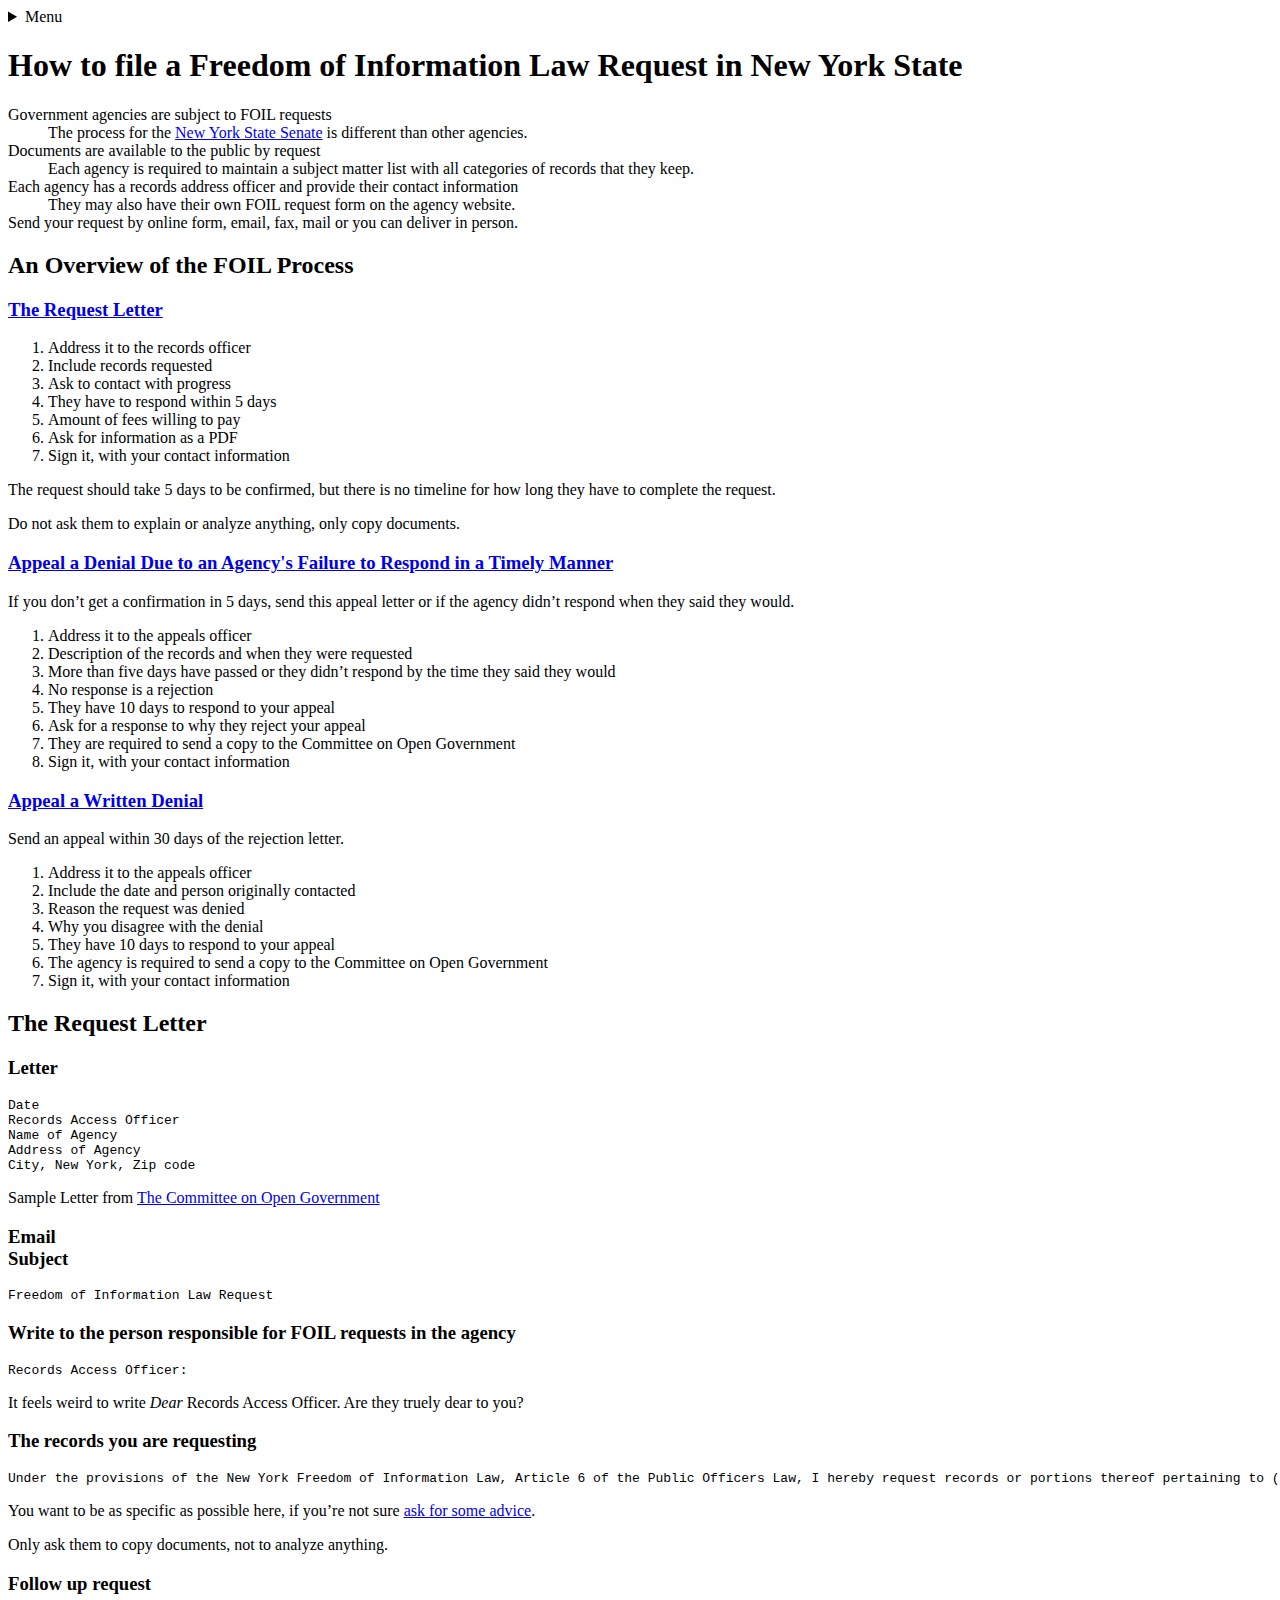
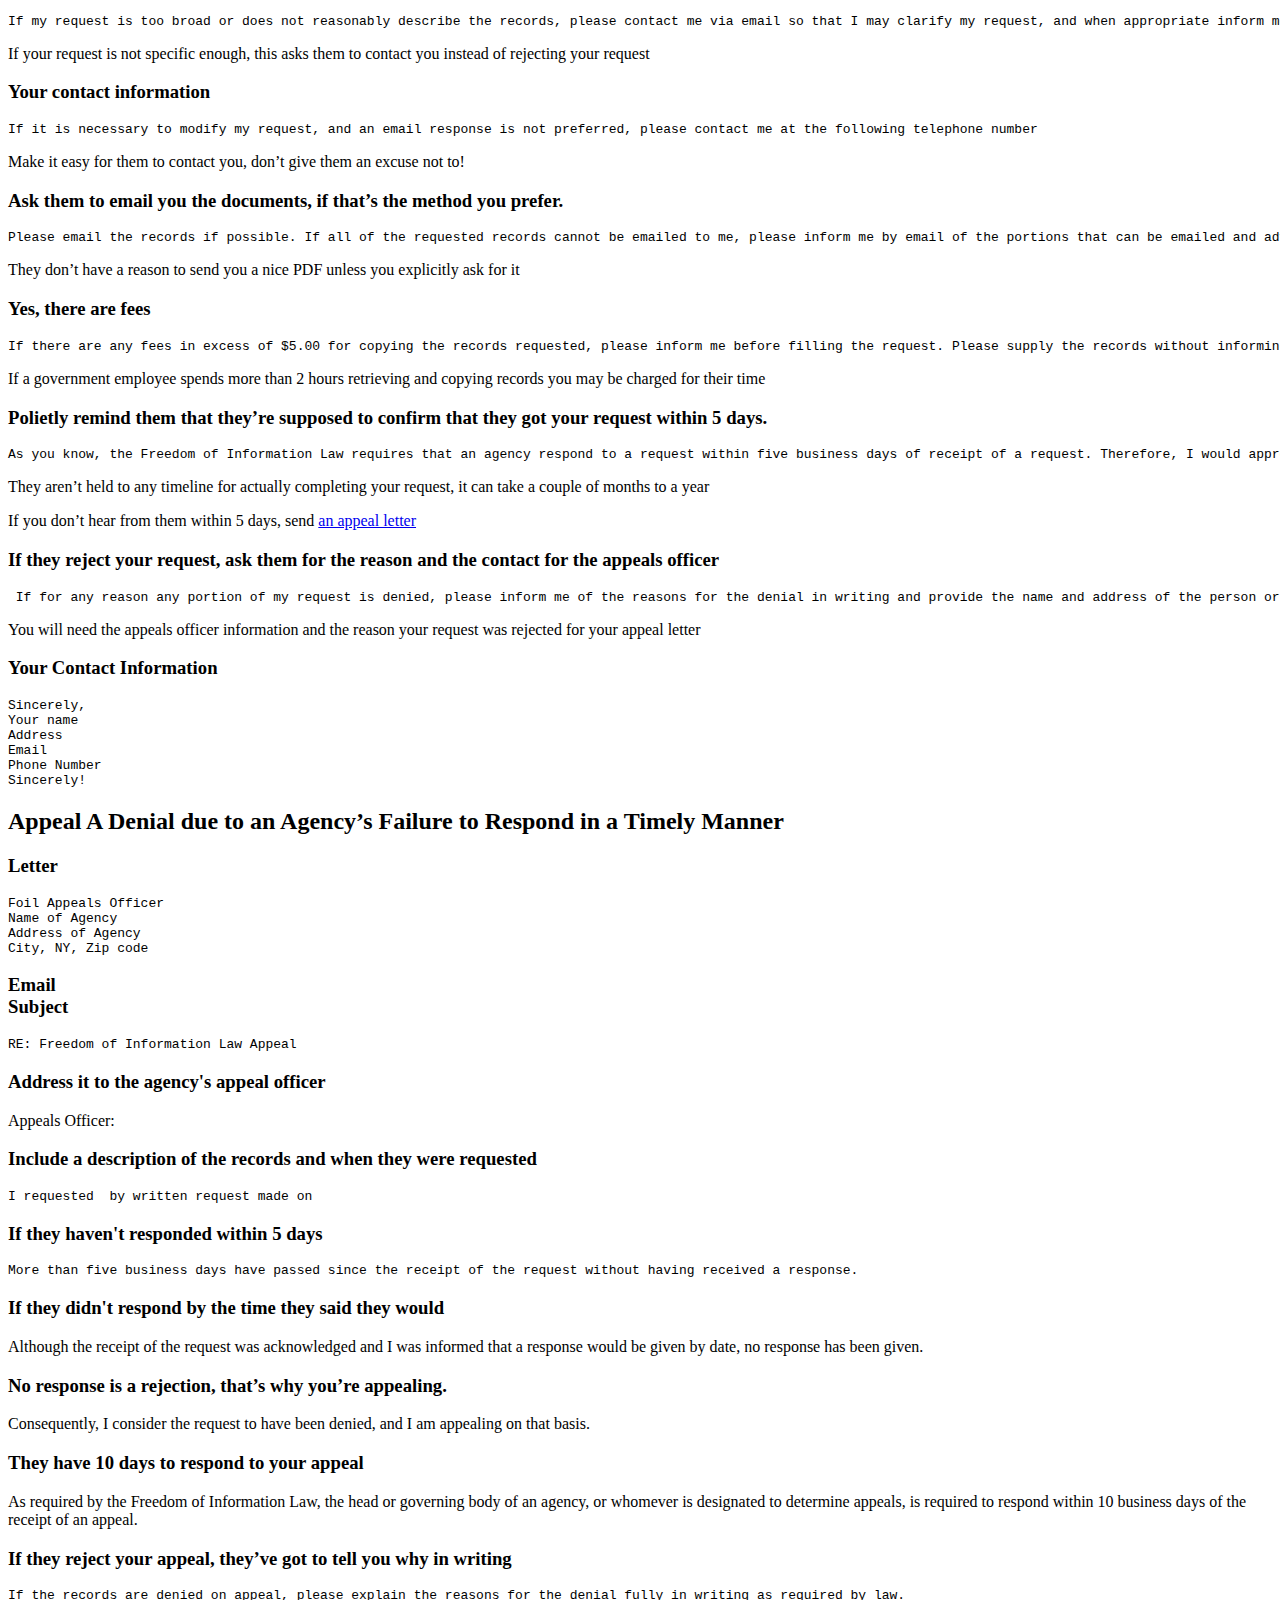
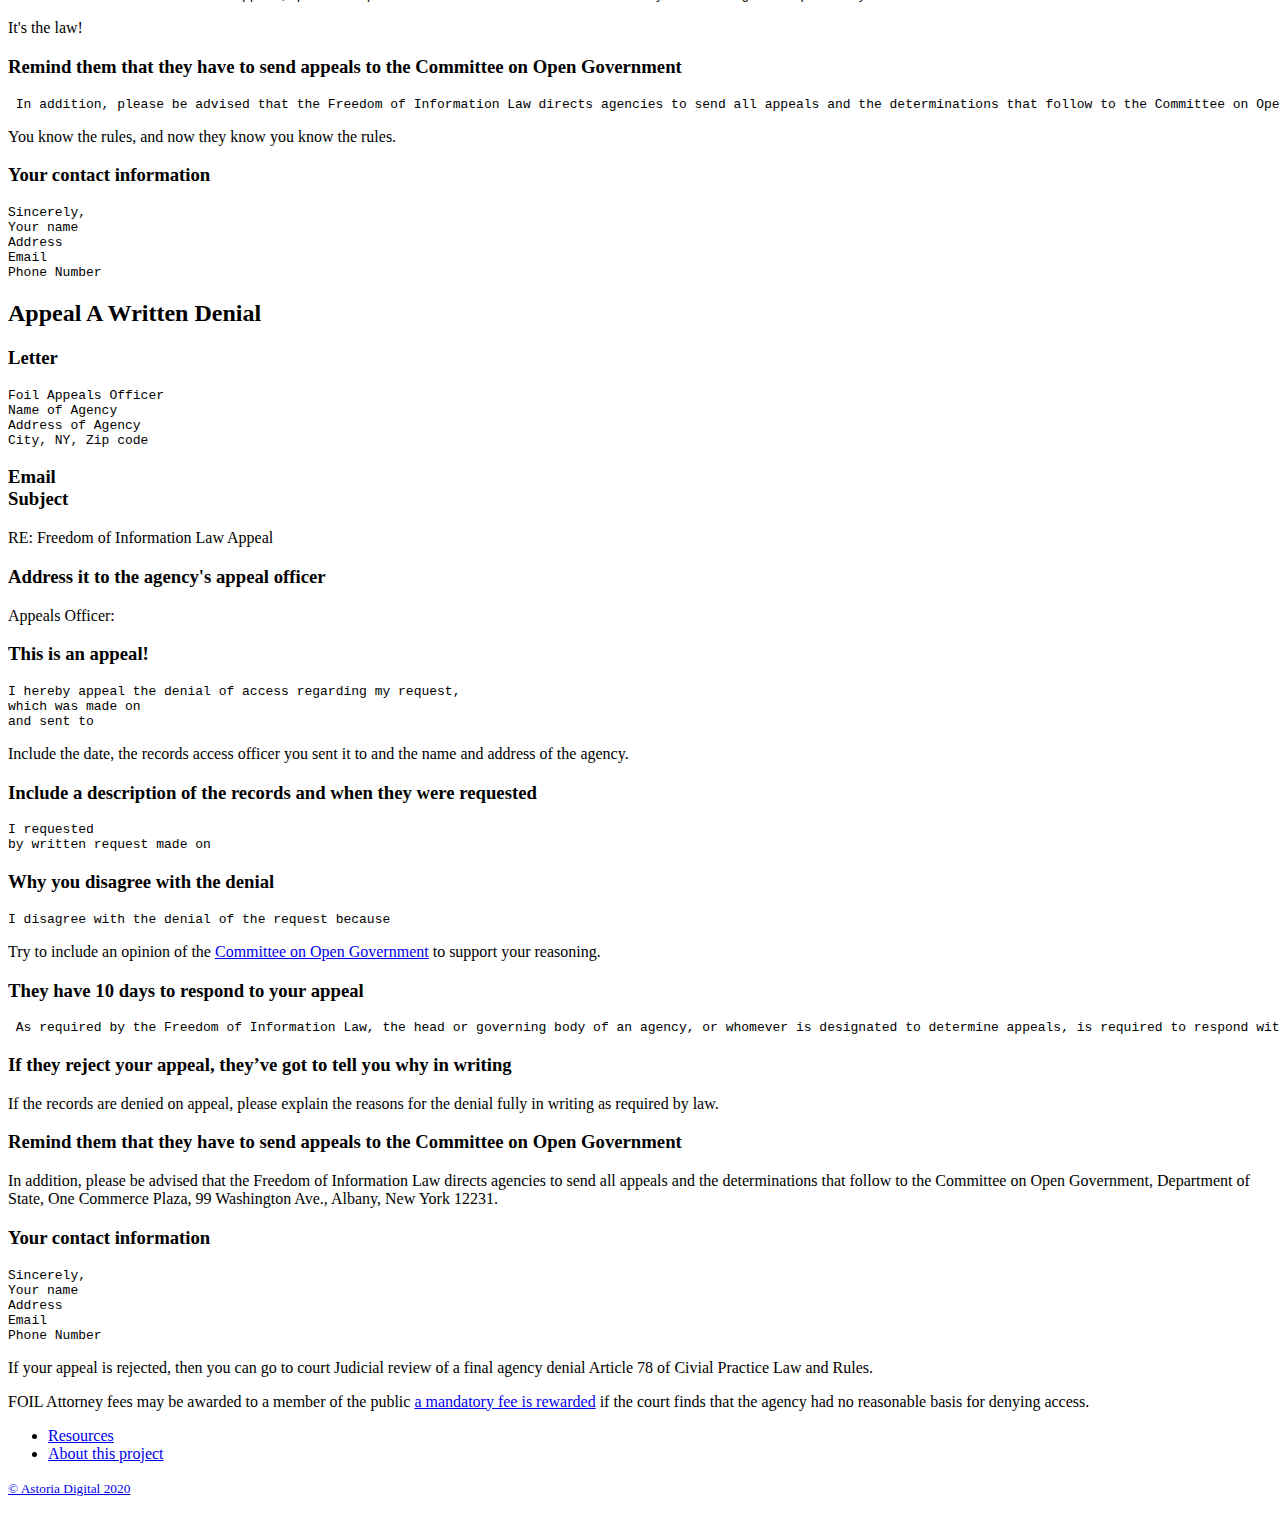
==== index.html @ e958f88f "Pass at markup" ====
<!DOCTYPE html>
<html lang="en">
    <head>
        <meta charset="utf-8">
        <meta http-equiv="X-UA-Compatible" content="IE=edge">
        <meta name="viewport" content="width=device-width, initial-scale=1">
        <title>FOIL Request How to file a Freedom of Information Law Request in New York State</title>
        <link rel="stylesheet" href="/style.css">
        <!-- <script src="/script.js" defer></script> -->
    </head>
    <body>

        <nav>
            <details>
                <summary>Menu</summary>
                <ul>
                    <li><a href="/">How to file a Freedom of Information Law Request in New York State</a></li>
                    <li><a href="#request-overview">The FOIL Request Letter</a></li>
                    <li><a href="#timely">Appeal A Denial due to an Agency’s Failure to Respond in a Timely Manner</a></li>
                    <li><a href="#denial">Appeal a Written Denial</a></li>
                    <li><a href="/resources.html">Resources</a></li>
                    <li><a href="/resources.html#about">About this project</a></li>
                </ul>
            </details>
        </nav>

        <h1>How to file a Freedom of Information Law Request in New York State</h1>

        <dl id="introduction">
            <dt>Government agencies are subject to FOIL requests</dt>
            <dd>The process for the <a href="https://www.nysenate.gov/freedom-information-request-form" target="_blank" title="New York State Senate FOIL Request"> New York State Senate</a> is different than other agencies.</dd>
            <dt>Documents are available to the public by request</dt>
            <dd>Each agency is required to maintain a subject matter list with all categories of records that they keep.</dd>
            <dt>Each agency has a records address officer and provide their contact information</dt>
            <dd>They may also have their own FOIL request form on the agency website.</dd>
            <dt>Send your request by online form, email, fax, mail or you can deliver in person.</dt>
            <dd></dd>
        </dl>

        <section>
            <h2 id="foil-overview">An Overview of the FOIL Process</h2>
            <h3 id="foil-overview__request-letter"><a href="#request-letter">The Request Letter</a></h3>
            <ol>
                <li>Address it to the records officer</li>
                <li>Include records requested</li>
                <li>Ask to contact with progress</li>
                <li>They have to respond within 5 days </li>
                <li>Amount of fees willing to pay</li>
                <li>Ask for information as a PDF</li>
                <li>Sign it, with your contact information</li>
            </ol>
            <p>The request should take 5 days to be confirmed, but there is no timeline for how long they have to complete the request.</p>
            <p>Do not ask them to explain or analyze anything, only copy documents.</p>
            <h3 id="foil-overview__timely-appeal"><a href="#timely">Appeal a Denial Due to an Agency's Failure to Respond in a Timely Manner</a></h3>
            <p>If you don’t get a confirmation in 5 days, send this appeal letter or if the agency didn’t respond when they said they would.</p>
            <ol>
                <li>Address it to the appeals officer</li>
                <li>Description of the records and when they were requested</li>
                <li>More than five days have passed or they didn’t respond by the time they said they would</li>
                <li>No response is a rejection</li>
                <li>They have 10 days to respond to your appeal</li>
                <li>Ask for a response to why they reject your appeal</li>
                <li>They are required to send a copy to the Committee on Open Government</li>
                <li>Sign it, with your contact information</li>
            </ol>
            <h3 id="foil-overview__appeal-denial"><a href="#denial">Appeal a Written Denial</a></h3>
            <p>Send an appeal within 30 days of the rejection letter.</p>
            <ol>
                <li>Address it to the appeals officer</li>
                <li>Include the date and person originally contacted</li>
                <li>Reason the request was denied</li>
                <li>Why you disagree with the denial</li>
                <li>They have 10 days to respond to your appeal</li>
                <li>The agency is required to send a copy to the Committee on Open Government</li>
                <li>Sign it, with your contact information</li>
            </ol>
        </section>

        <section>
            <h2 id="request-letter">The Request Letter</h2>

            <div class="letter-segment">
                <h3 id="request-letter__letter" class="letter-segment__heading">Letter</h3>
                <pre class="letter-segment__body">
Date
Records Access Officer
Name of Agency
Address of Agency
City, New York, Zip code</pre>
                <p class="letter-segment__annotation">Sample Letter from <a href="https://www.dos.ny.gov/coog/index.html" target="_blank">The Committee on Open Government</a></p>
            </div>

            <div class="letter-segment">
                <h3 class="letter-segment__heading">Email<br>Subject</h3>
                <pre class="letter-segment__body">Freedom of Information Law Request</pre>
            </div>

            <div class="letter-segment">
                <h3 class="letter-segment__heading">Write to the person responsible for FOIL requests in the agency</h3>
                <pre class="letter-segment__body">Records Access Officer:</pre>
                <p class="letter-segment__annotation">It feels weird to write <em>Dear</em> Records Access Officer. Are they truely dear to you?</p>
            </div>

            <div class="letter-segment">
                <h3 class="letter-segment__heading">The records you are requesting</h3>
                <pre class="letter-segment__body">Under the provisions of the New York Freedom of Information Law, Article 6 of the Public Officers Law, I hereby request records or portions thereof pertaining to (or containing the following) <span class="letter-segment__blank-space"></span></pre>
                <div class="letter-segment__annotation">
                    <p>You want to be as specific as possible here, if you’re not sure <a href="resources.html">ask for some advice</a>.</p>
                    <p>Only ask them to copy documents, not to analyze anything.</p>
                </div>
            </div>

            <div class="letter-segment">
                <h3 class="letter-segment__heading">Follow up request</h3>
                <pre class="letter-segment__body">If my request is too broad or does not reasonably describe the records, please contact me via email so that I may clarify my request, and when appropriate inform me of the manner in which records are filed, retrieved or generated.</pre>
                <p class="letter-segment__annotation">If your request is not specific enough, this asks them to contact you instead of rejecting your request</p>
            </div>

            <div class="letter-segment">
                <h3 class="letter-segment__heading">Your contact information</h3>
                <pre class="letter-segment__body">If it is necessary to modify my request, and an email response is not preferred, please contact me at the following telephone number <span class="letter-segment__blank-space"></span></pre>
                <p class="letter-segment__annotation">Make it easy for them to contact you, don’t give them an excuse not to!</p>
            </div>

            <div class="letter-segment">
                <h3 class="letter-segment__heading">Ask them to email you the documents, if that’s the method you prefer.</h3>
                <pre class="letter-segment__body">Please email the records if possible. If all of the requested records cannot be emailed to me, please inform me by email of the portions that can be emailed and advise me of the cost for reproducing the remainder of the records requested. If the requested records cannot be emailed to me due to the volume of records identified in response to my request, please advise me of the actual cost of copying all records onto a CD .</pre>
                <p class="letter-segment__annotation">They don’t have a reason to send you a nice PDF unless you explicitly ask for it</p>
            </div>

            <div class="letter-segment">
                <h3 class="letter-segment__heading">Yes, there are fees</h3>
                <pre class="letter-segment__body">If there are any fees in excess of $5.00 for copying the records requested, please inform me before filling the request. Please supply the records without informing me if the fees are not in excess of $5.00.</pre>
                <p class="letter-segment__annotation">If a government employee spends more than 2 hours retrieving and copying records you may be charged for their time</p>
            </div>

            <div class="letter-segment">
                <h3 class="letter-segment__heading">Polietly remind them that they’re supposed to confirm that they got your request within 5 days. </h3>  
                <pre class="letter-segment__body">As you know, the Freedom of Information Law requires that an agency respond to a request within five business days of receipt of a request. Therefore, I would appreciate a response as soon as possible and look forward to hearing from you shortly.</pre>
                <div class="letter-segment__annotation">
                    <p>They aren’t held to any timeline for actually completing your request, it can take a couple of months to a year</p>
                    <p>If you don’t hear from them within 5 days, send <a href="#timely">an appeal letter</a></p>
                </div>
            </div>

            <div class="letter-segment">
                <h3 class="letter-segment__heading">If they reject your request, ask them for the reason and the contact for the appeals officer</h3>
                <pre class="letter-segment__body"> If for any reason any portion of my request is denied, please inform me of the reasons for the denial in writing and provide the name and address of the person or body to whom an appeal should be directed.</pre>
                <p class="letter-segment__annotation">You will need the appeals officer information and the reason your request was rejected for your appeal letter</p>
            </div>

            <div class="letter-segment">
                <h3 class="letter-segment__heading">Your Contact Information</h3>
                <pre>
Sincerely,
Your name
Address
Email
Phone Number
Sincerely!</pre>
            </div>

        </section>

        <section>

            <h2 id="timely">Appeal A Denial due to an Agency’s Failure to Respond in a Timely Manner</h2>

            <div class="letter-segment">
                <h3 class="letter-segment__heading">Letter</h3>
                <pre class="letter-segment__body">
Foil Appeals Officer
Name of Agency
Address of Agency
City, NY, Zip code</pre>
            </div>

            <div class="letter-segment">
                <h3 class="letter-segment__heading">Email<br>Subject</h3>
                <pre class="letter-segment__body">RE: Freedom of Information Law Appeal</pre>
            </div>

            <div class="letter-segment">
                <h3 class="letter-segment__heading">Address it to the agency's appeal officer</h3>
                <p class="letter-segment__body">Appeals Officer:</p>
            </div>

            <div class="letter-segment">
                <h3 class="letter-segment__heading">Include a description of the records and when they were requested</h3>
                <pre class="letter-segment__body">I requested <span class="letter-segment__blank-space"></span> by written request made on <span class="letter-segment__blank-space"></span></pre>
            </div>

            <div class="letter-segment">
                <h3 class="letter-segment__heading">If they haven't responded within 5 days</h3>
                <pre class="letter-segment__body">More than five business days have passed since the receipt of the request without having received a response. </pre>
            </div>

            <div class="letter-segment">
                <h3 class="letter-segment__heading">If they didn't respond by the time they said they would</h3>
                <p class="letter-segment__body">Although the receipt of the request was acknowledged and I was informed that a response would be given by date, no response has been given.</p>
            </div>

            <div class="letter-segment">
                <h3 class="letter-segment__heading">No response is a rejection, that’s why you’re appealing.</h3>
                <p class="letter-segment__body">Consequently, I consider the request to have been denied, and I am appealing on that basis.</p>
            </div>

            <div class="letter-segment">
                <h3 class="letter-segment__heading">They have 10 days to respond to your appeal</h3>
                <p class="letter-segment__body"> As required by the Freedom of Information Law, the head or governing body of an agency, or whomever is designated to determine appeals, is required to respond within 10 business days of the receipt of an appeal. </p>
            </div>

            <div class="letter-segment">
                <h3 class="letter-segment__heading">If they reject your appeal, they’ve got to tell you why in writing</h3>
                <pre class="letter-segment__body">If the records are denied on appeal, please explain the reasons for the denial fully in writing as required by law.</pre>
                <p class="letter-segment__annotation">It's the law!</p>
            </div>

            <div class="letter-segment">
                <h3 class="letter-segment__heading">Remind them that they have to send appeals to the Committee on Open Government</h3>
                <pre class="letter-segment__body"> In addition, please be advised that the Freedom of Information Law directs agencies to send all appeals and the determinations that follow to the Committee on Open Government, Department of State, One Commerce Plaza, 99 Washington Ave., Albany, New York 12231.</pre>
                <p class="letter-segment__annotation">You know the rules, and now they know you know the rules. </p>
            </div>

            <div class="letter-segment">
                <h3 class="letter-segment__heading">Your contact information</h3>
<pre>Sincerely,
Your name
Address
Email
Phone Number</pre>
            </div>

        </section>

        <section>

            <h2 id="denial">Appeal A Written Denial</h2>

            <div class="letter-segment">
                <h3 class="letter-segment__heading">Letter</h3>
<pre class="letter-segment__body">
Foil Appeals Officer
Name of Agency
Address of Agency
City, NY, Zip code</pre>
            </div>

            <div class="letter-segment">
                <h3 class="letter-segment__heading">Email<br>Subject</h3>
                <p class="letter-segment__body">RE: Freedom of Information Law Appeal</p>
            </div>

            <div class="letter-segment">
                <h3 class="letter-segment__heading">Address it to the agency's appeal officer</h3>
                <p class="letter-segment__body">Appeals Officer:</p>
            </div>

            <div class="letter-segment">
                <h3 class="letter-segment__heading">This is an appeal!</h3>
                <pre class="letter-segment__body">
I hereby appeal the denial of access regarding my request,
which was made on <span class="letter-segment__blank-space"></span>
and sent to <span class="letter-segment__blank-space"></span>
</pre>
                <p class="letter-segment__annotation">Include the date, the records access officer you sent it to and the name and address of the agency.</p>
            </div>

            <div class="letter-segment">
                <h3 class="letter-segment__heading">Include a description of the records and when they were requested</h3>
                <pre class="letter-segment__body">
I requested <span class="letter-segment__blank-space"></span>
by written request made on <span class="letter-segment__blank-space"></span></pre>
            </div>

            <div class="letter-segment">
                <h3 class="letter-segment__heading">Why you disagree with the denial</h3>
                <pre class="letter-segment__body">
I disagree with the denial of the request because <span class="letter-segment__blank-space"></span></pre>
                <p class="letter-segment__annotation">Try to include an opinion of the <a href="https://www.dos.ny.gov/coog/foil_listing/findex.html">Committee on Open Government</a> to support your reasoning.</p>
            </div>

            <div class="letter-segment">
                <h3 class="letter-segment__heading">They have 10 days to respond to your appeal</h3>
                <pre class="letter-segment__body"> As required by the Freedom of Information Law, the head or governing body of an agency, or whomever is designated to determine appeals, is required to respond within 10 business days of the receipt of an appeal.</pre>
            </div>

            <div class="letter-segment">
                <h3 class="letter-segment__heading">If they reject your appeal, they’ve got to tell you why in writing</h3>
                <p class="letter-segment__body">If the records are denied on appeal, please explain the reasons for the denial fully in writing as required by law.</p>
            </div>

            <div class="letter-segment">
                <h3 class="letter-segment__heading">Remind them that they have to send appeals to the Committee on Open Government</h3>
                <p class="letter-segment__body">In addition, please be advised that the Freedom of Information Law directs agencies to send all appeals and the determinations that follow to the Committee on Open Government, Department of State, One Commerce Plaza, 99 Washington Ave., Albany, New York 12231.</p>
            </div>

            <div class="letter-segment">
                <h3 class="letter-segment__heading">Your contact information</h3>
<pre class="letter-segment__body">
Sincerely,
Your name
Address
Email
Phone Number</pre>
            </div>

            <p>If your appeal is rejected, then you can go to court Judicial review of a final agency denial Article 78 of Civial Practice Law and Rules.</p>

            <p>FOIL Attorney fees may be awarded to a member of the public <a href="https://www.dos.ny.gov/coog/news/december2017.html">a mandatory fee is rewarded</a> if the court finds that the agency had no reasonable basis for denying access.</p>

        </section>

        <footer>
            <ul>
                <li><a href="resources.html">Resources</a></li>
                <li><a href="resources.html#about">About this project</a></li>
            </ul>
            <p><small><a href="https://astoria.digital/">© Astoria Digital 2020</a></small></p>
        </footer>

    </body>
</html>
---- style.css ----
body {

}
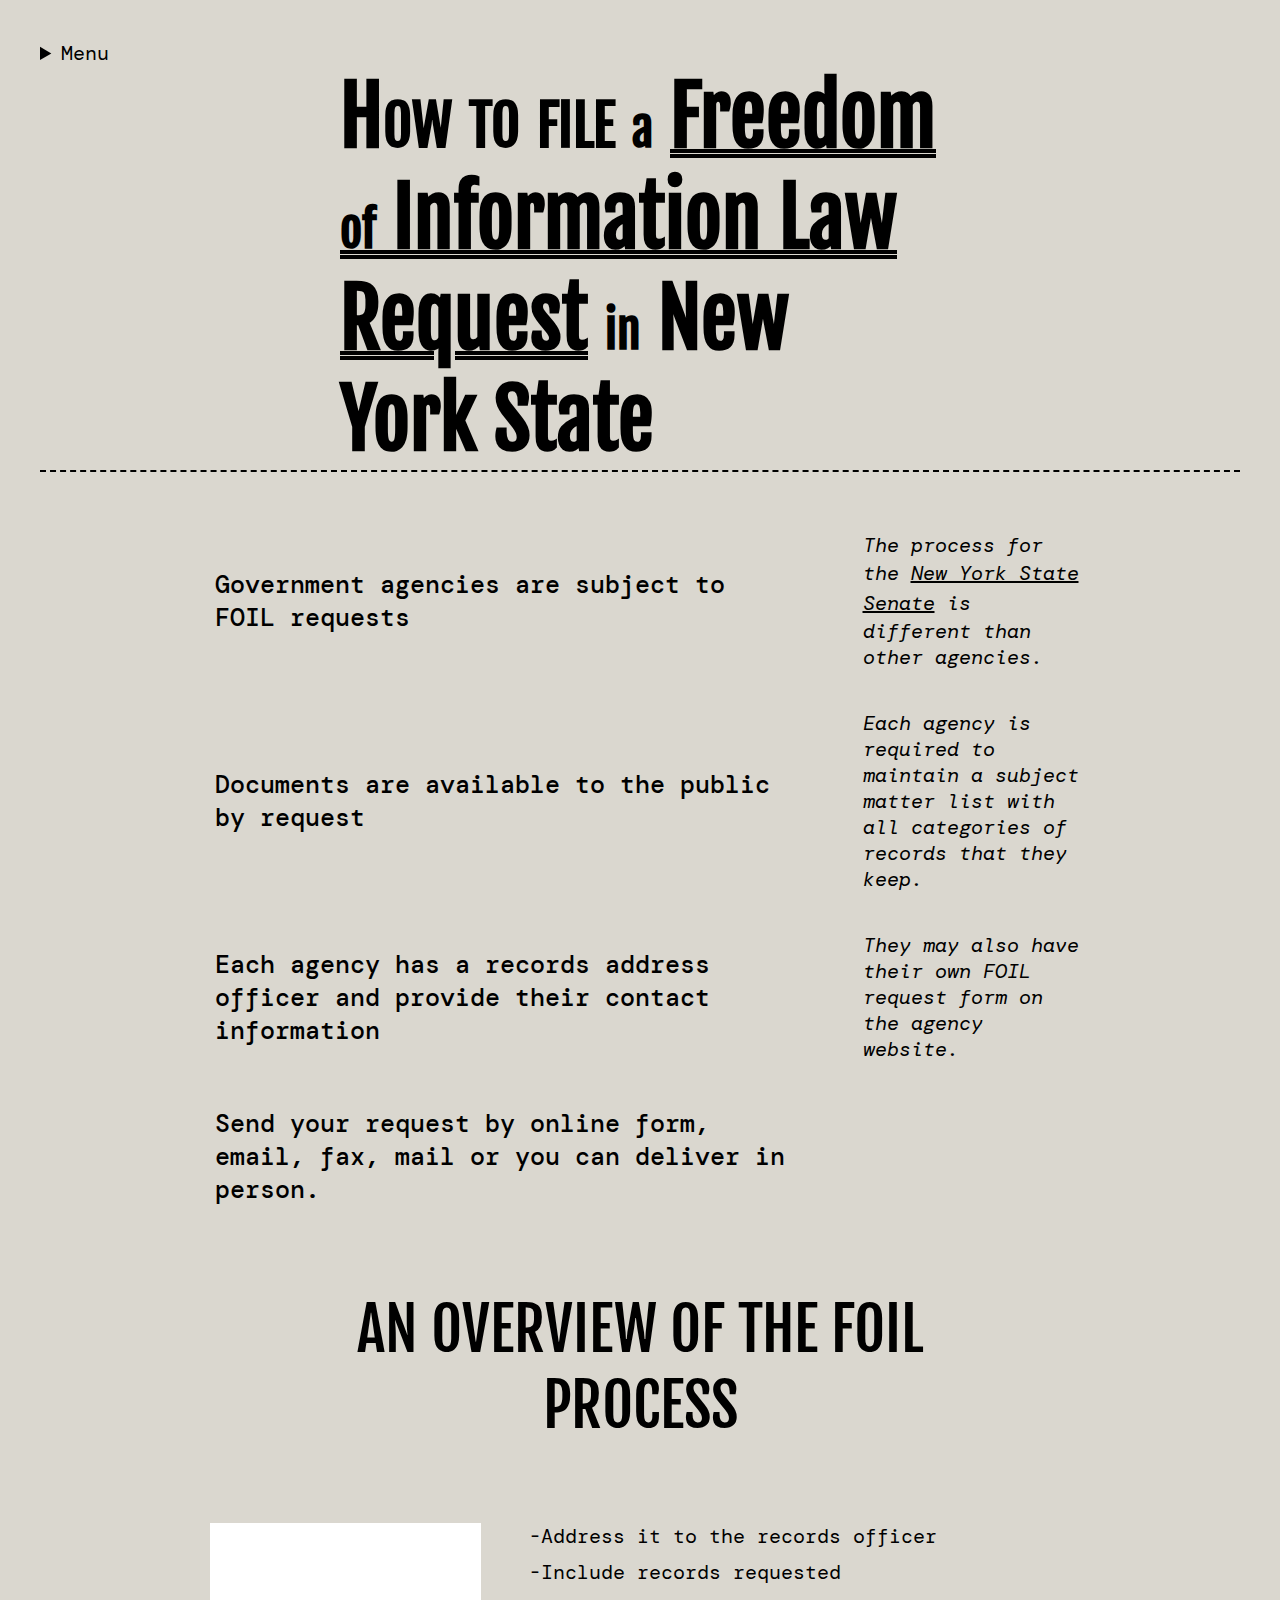
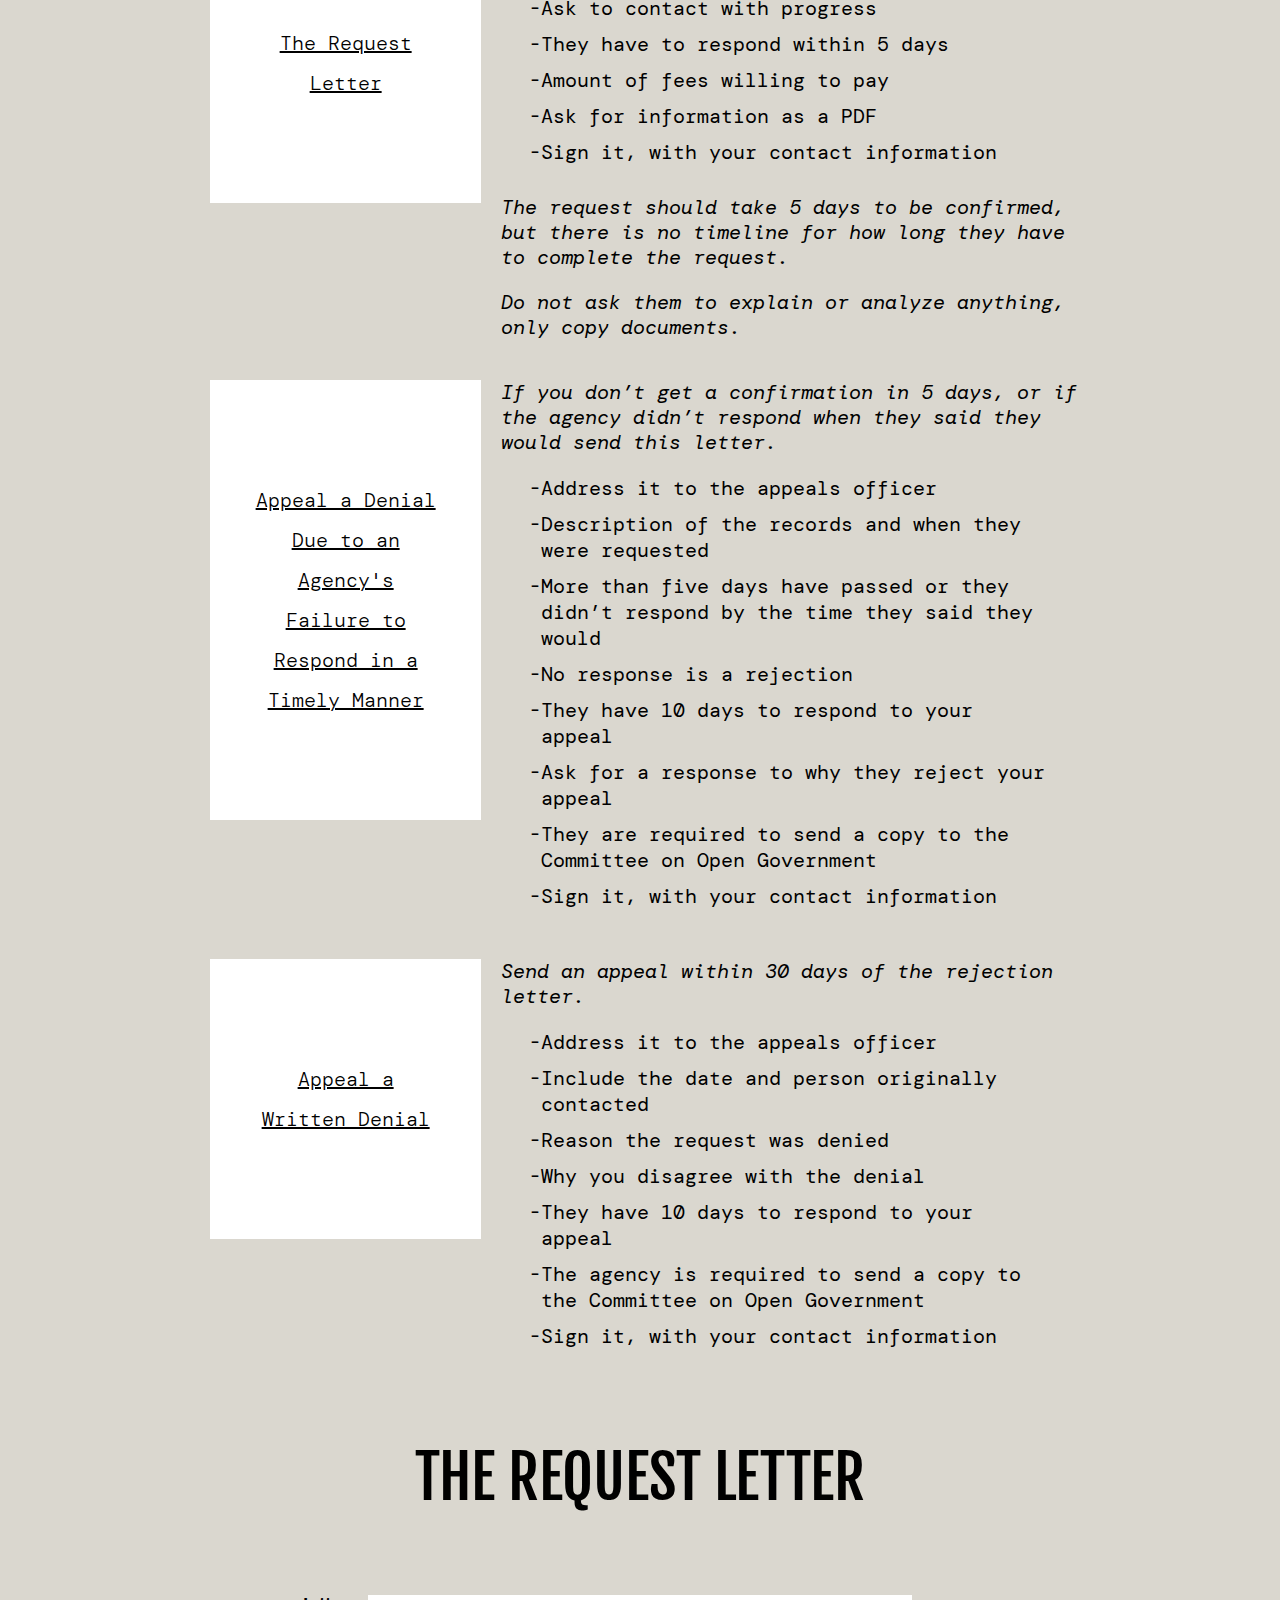
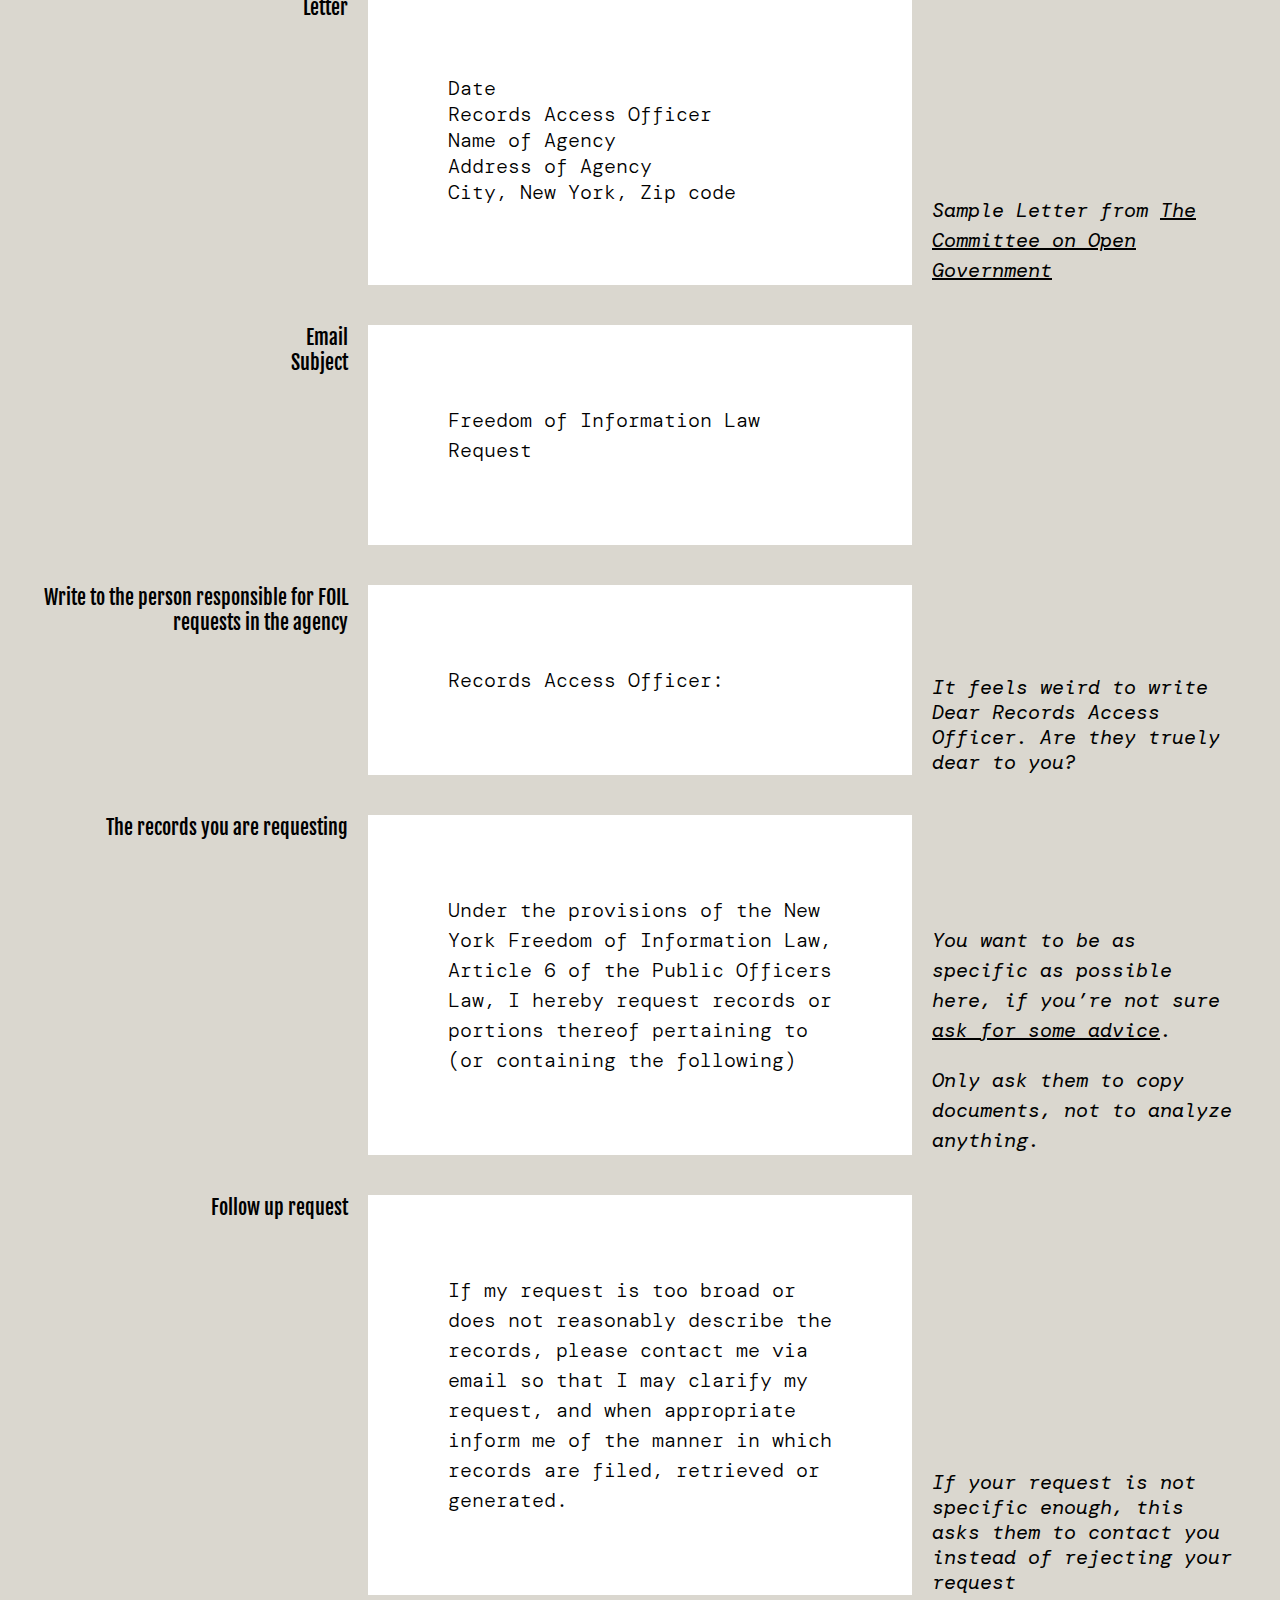
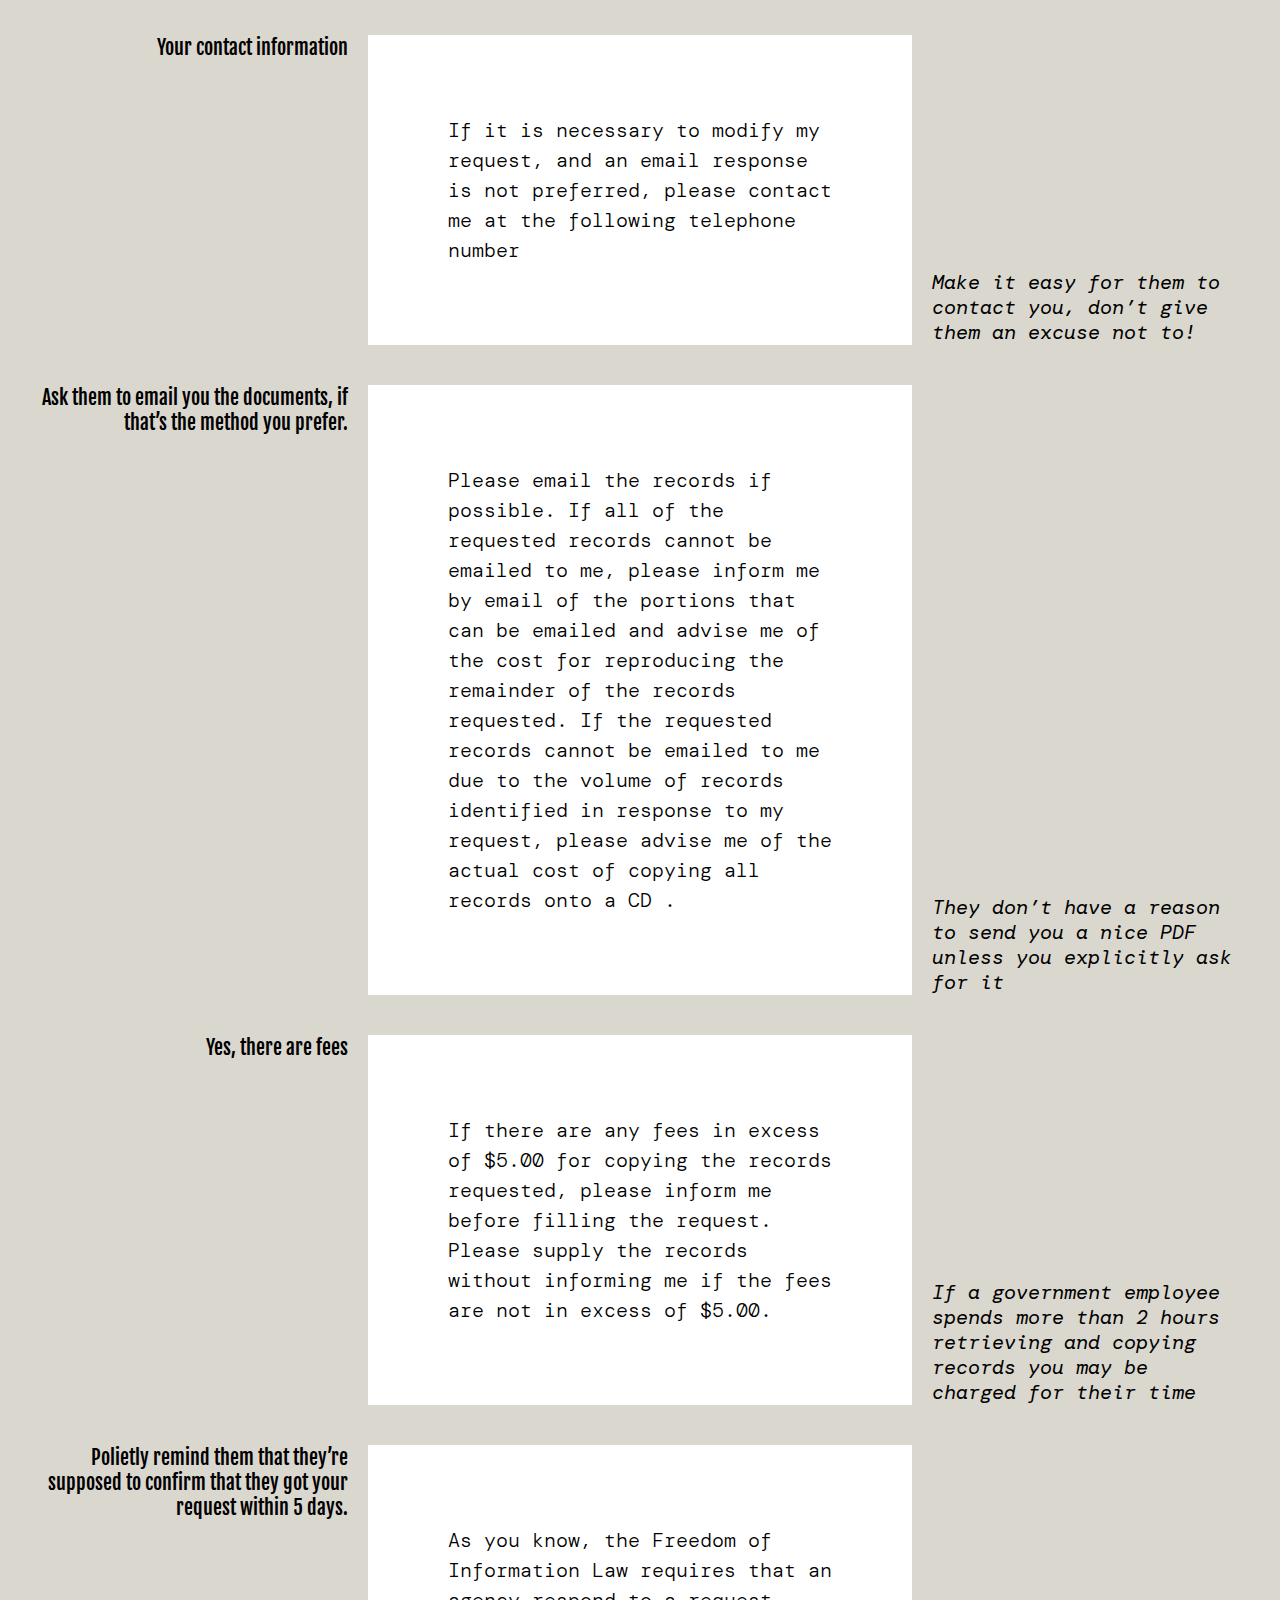
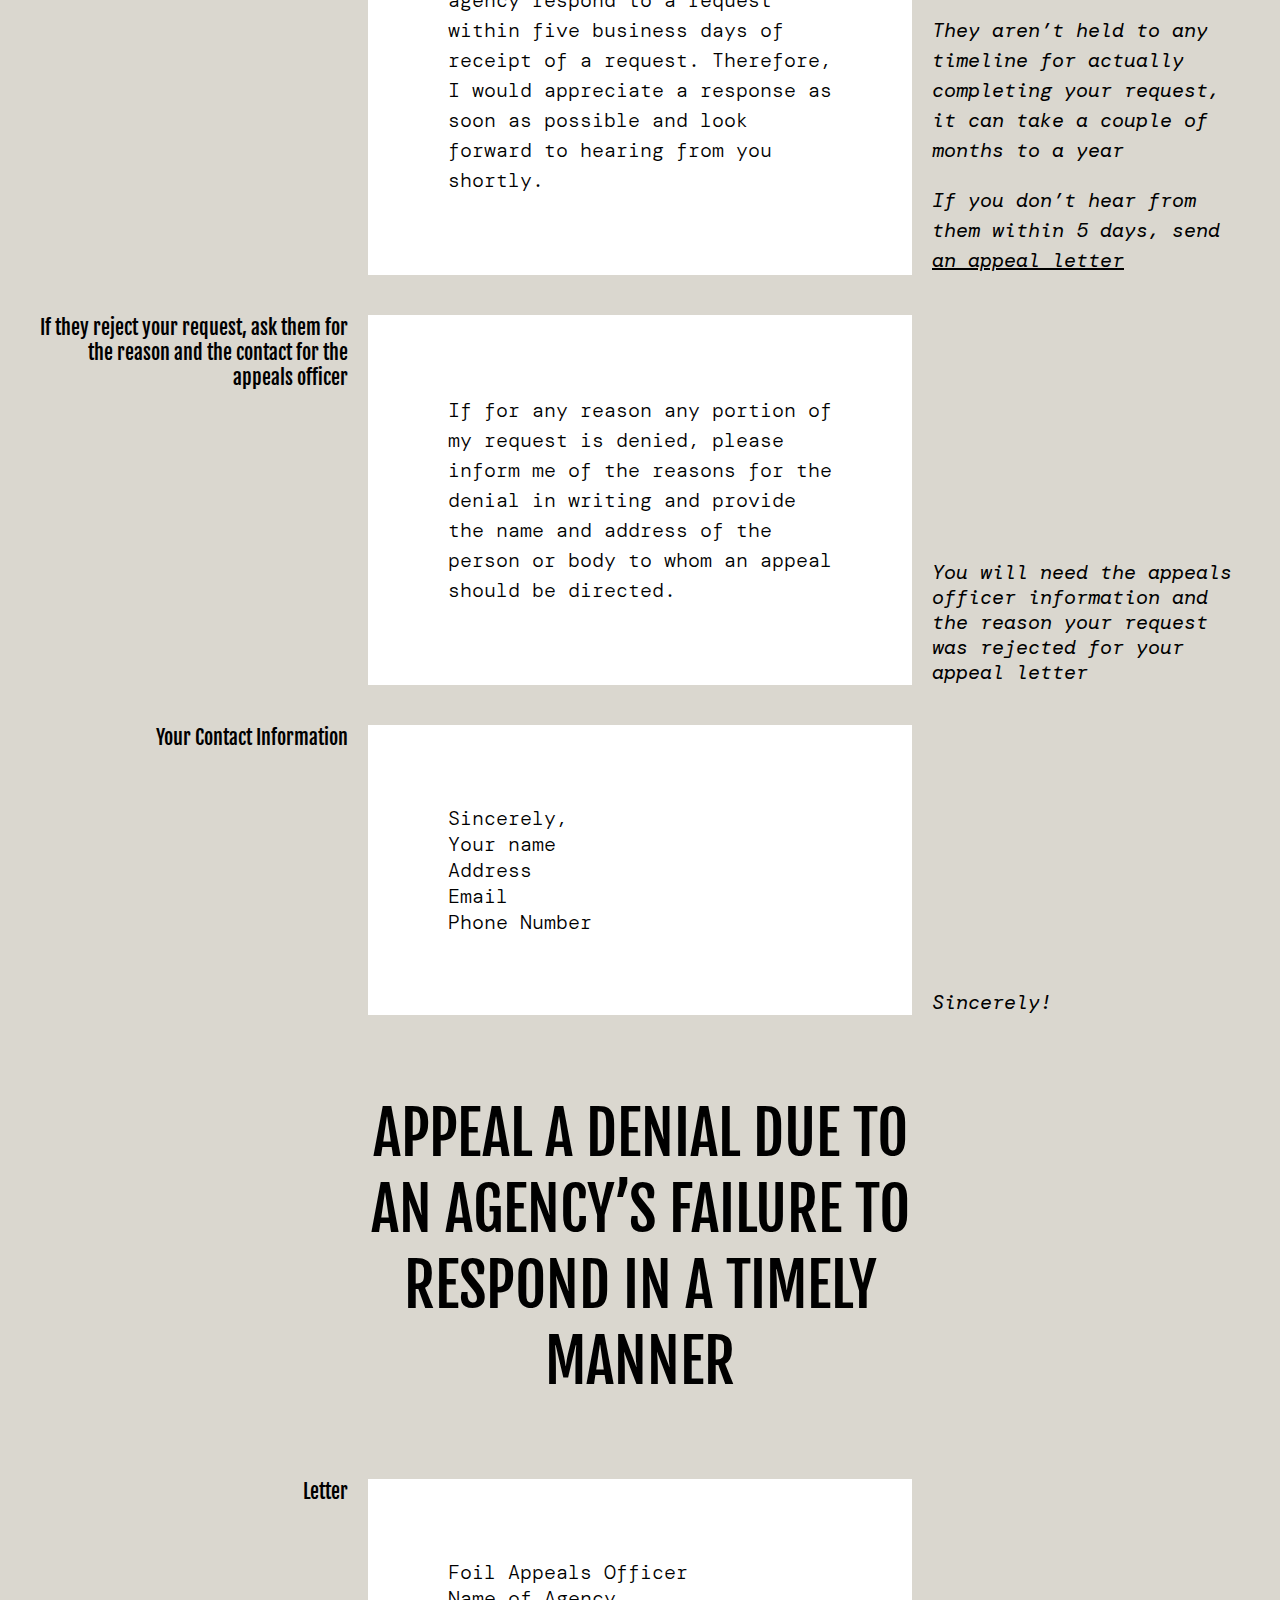
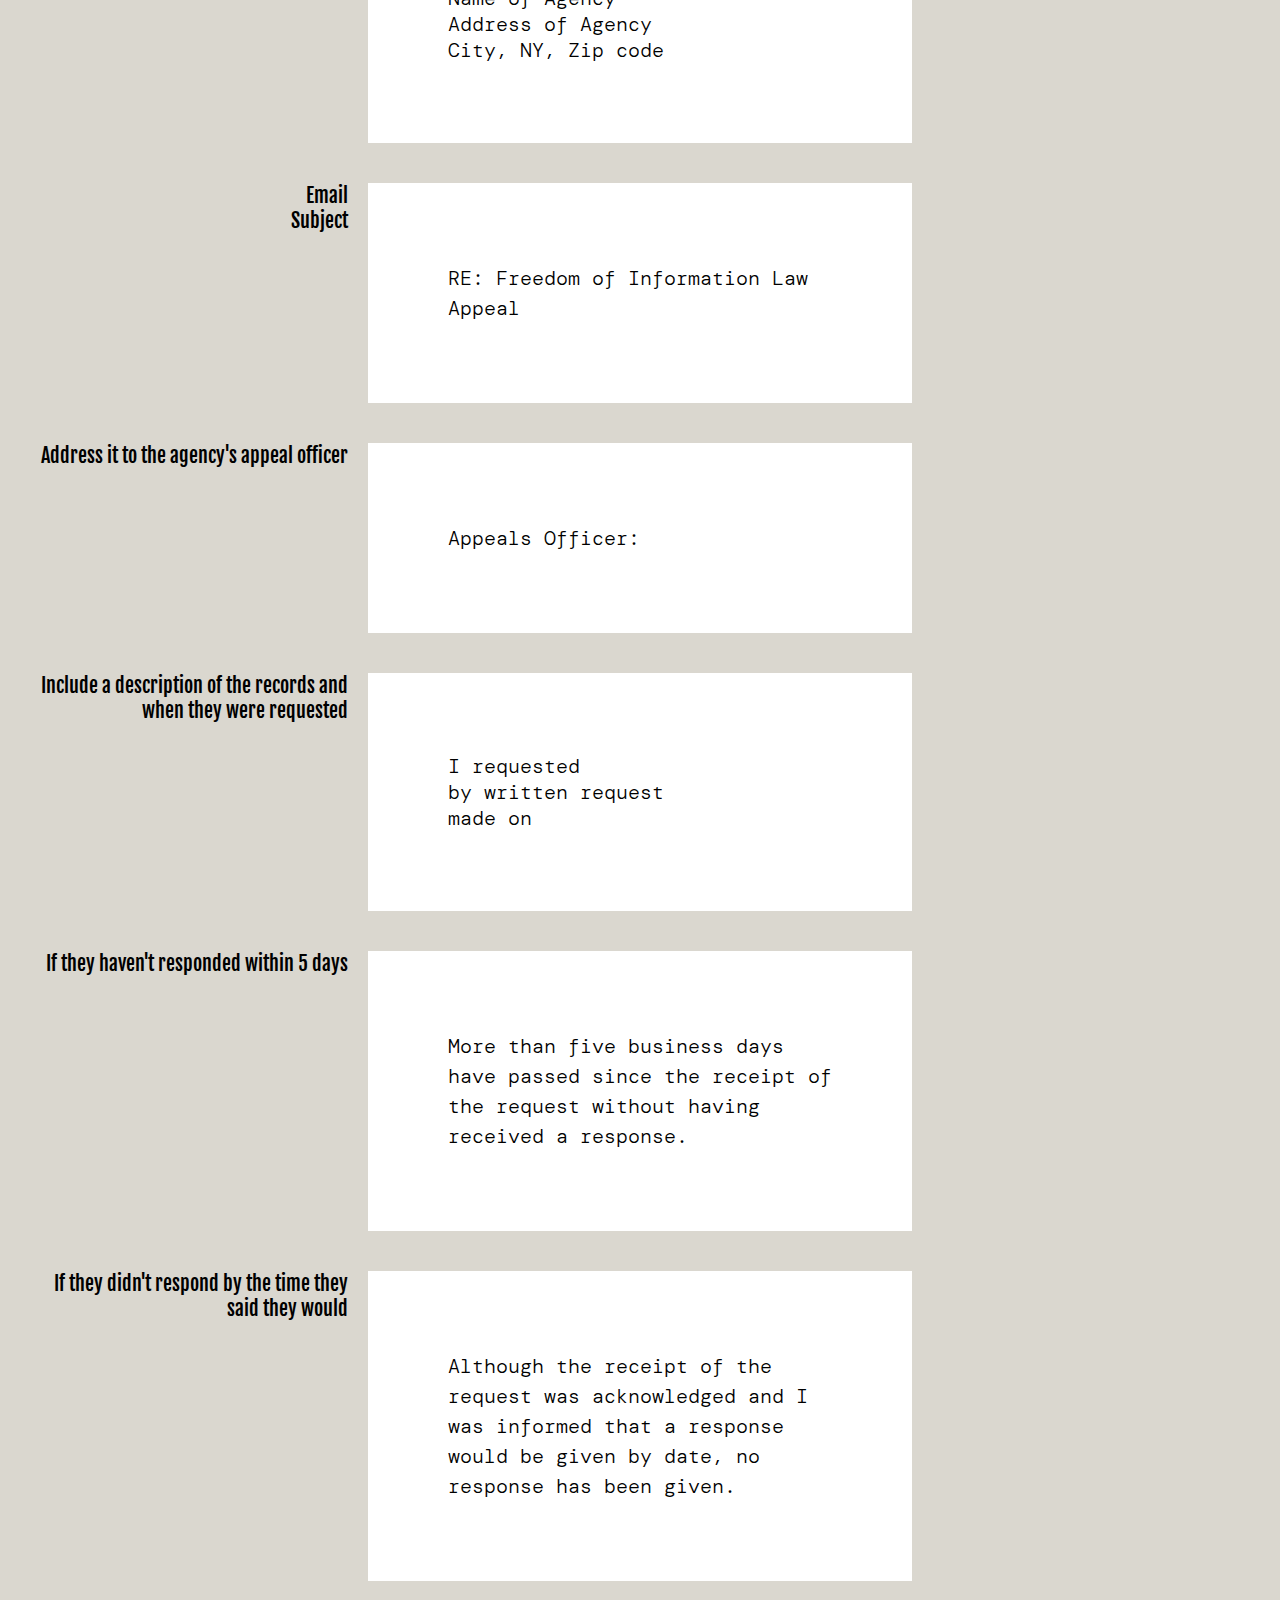
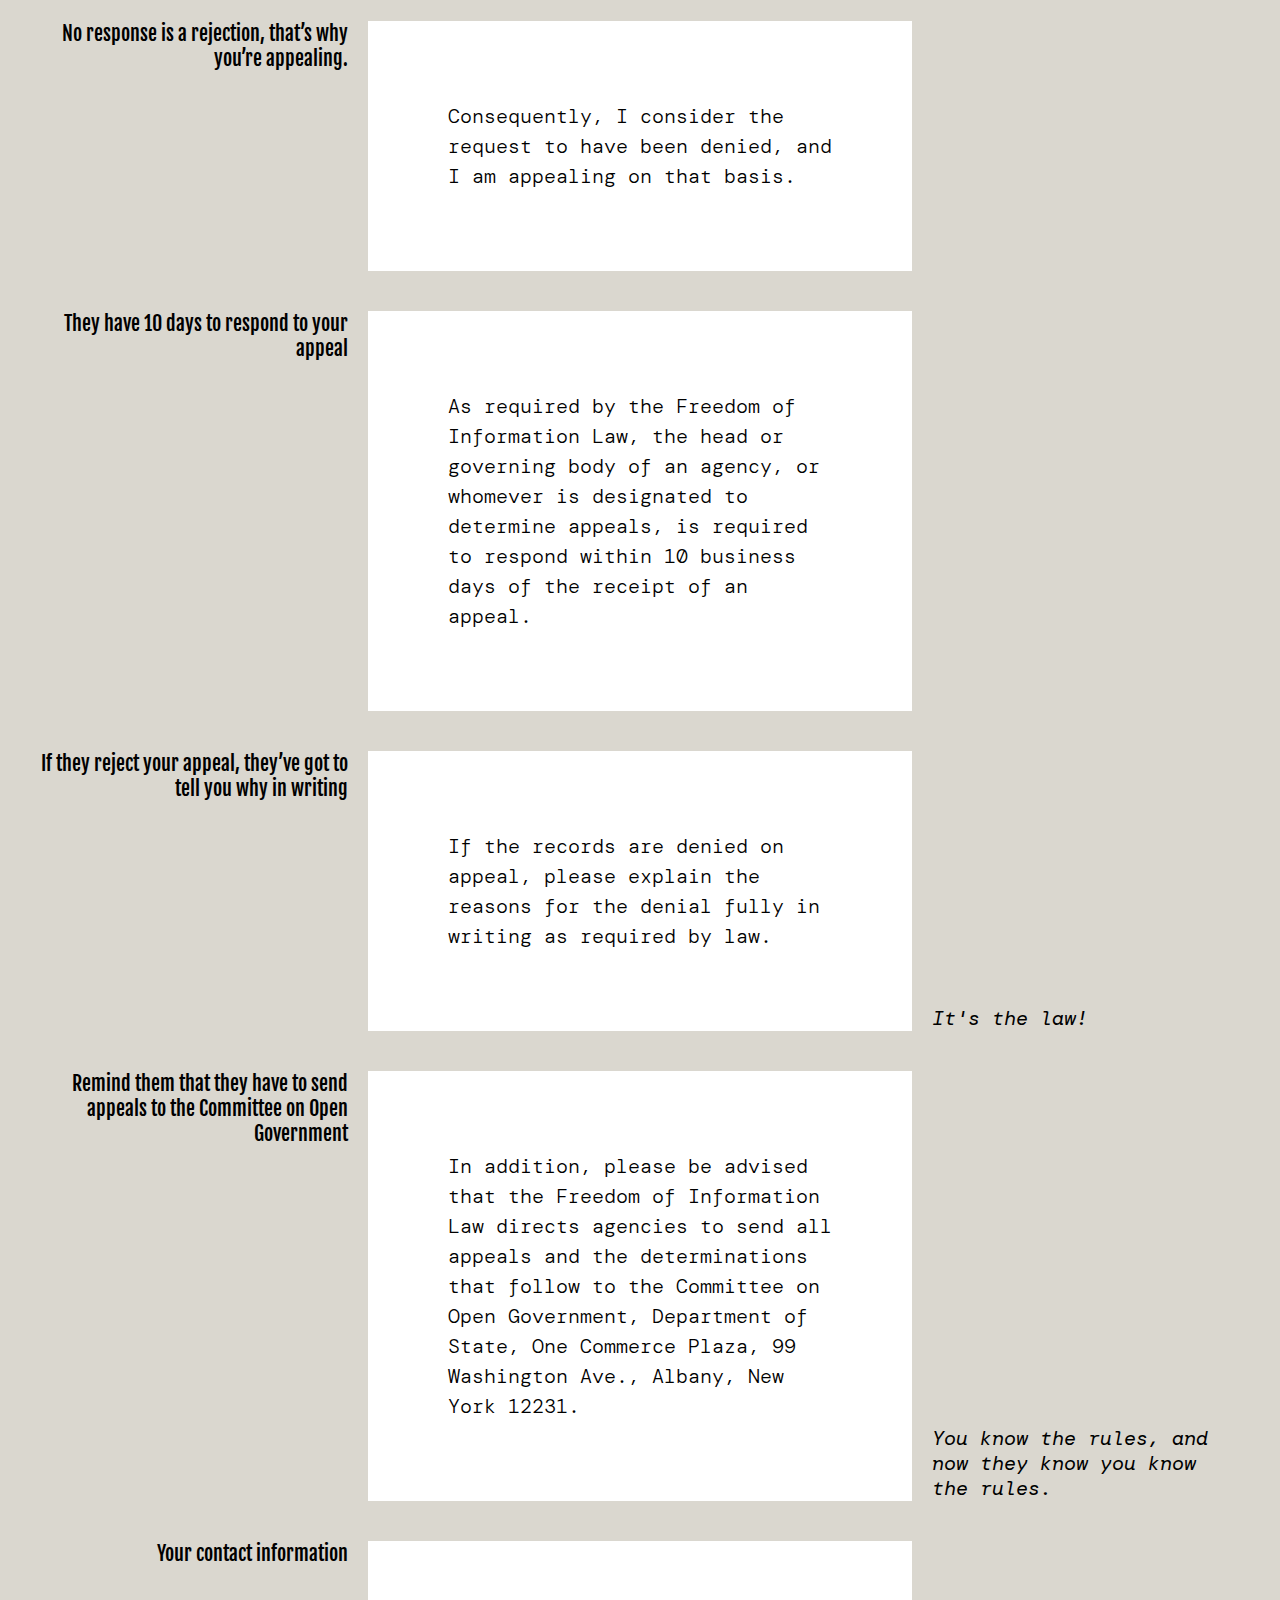
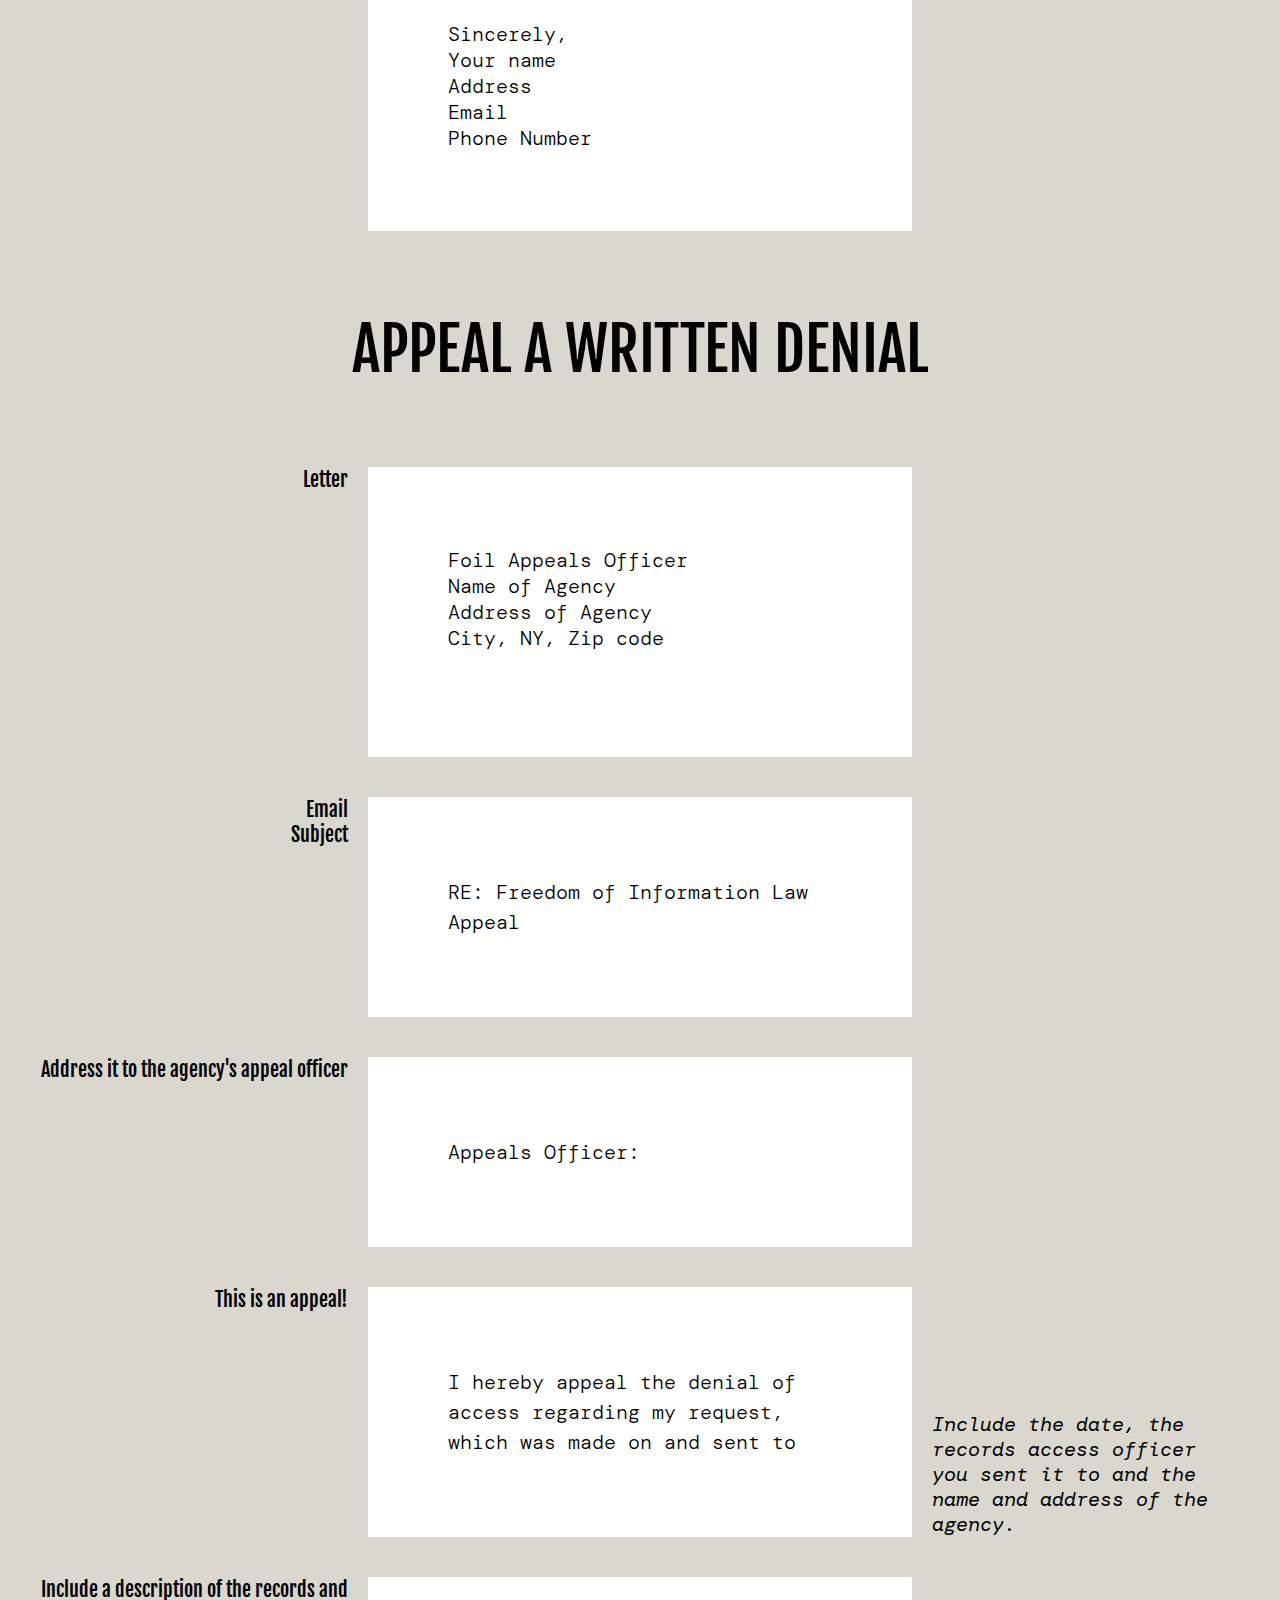
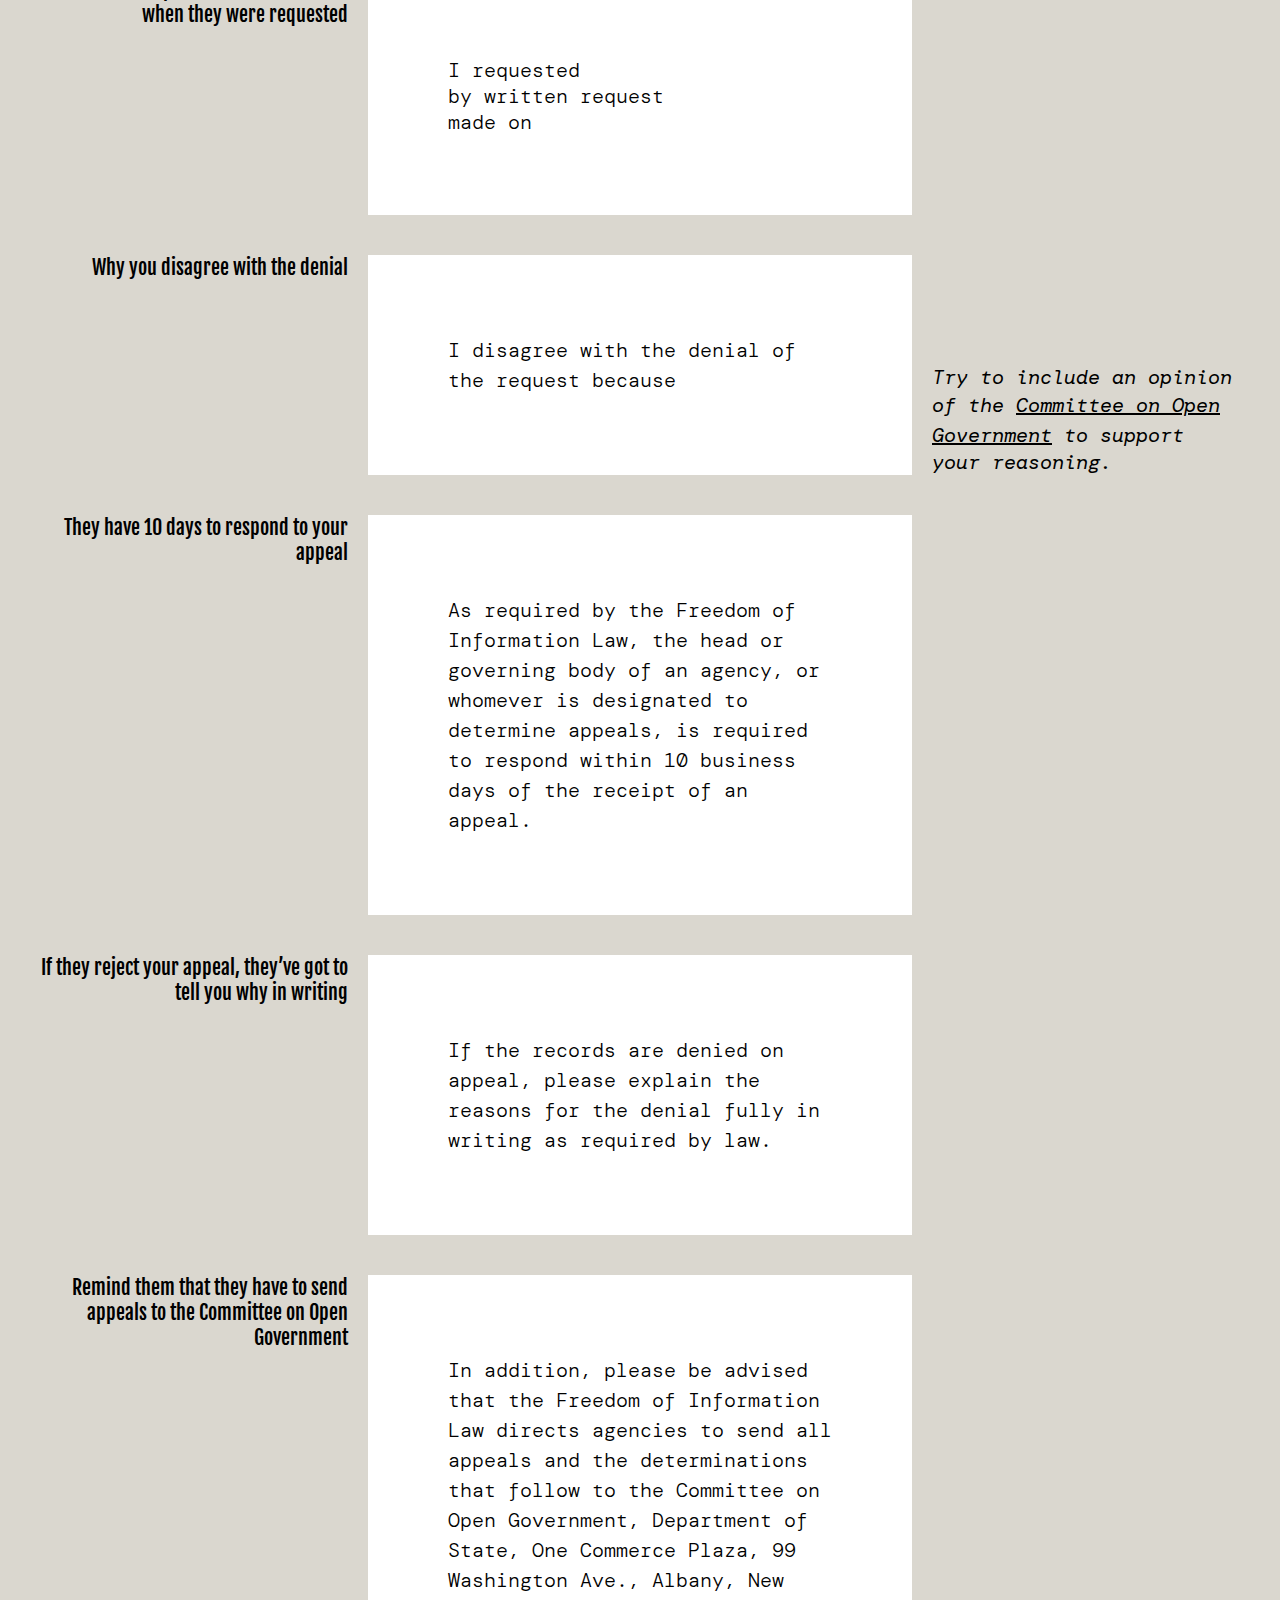
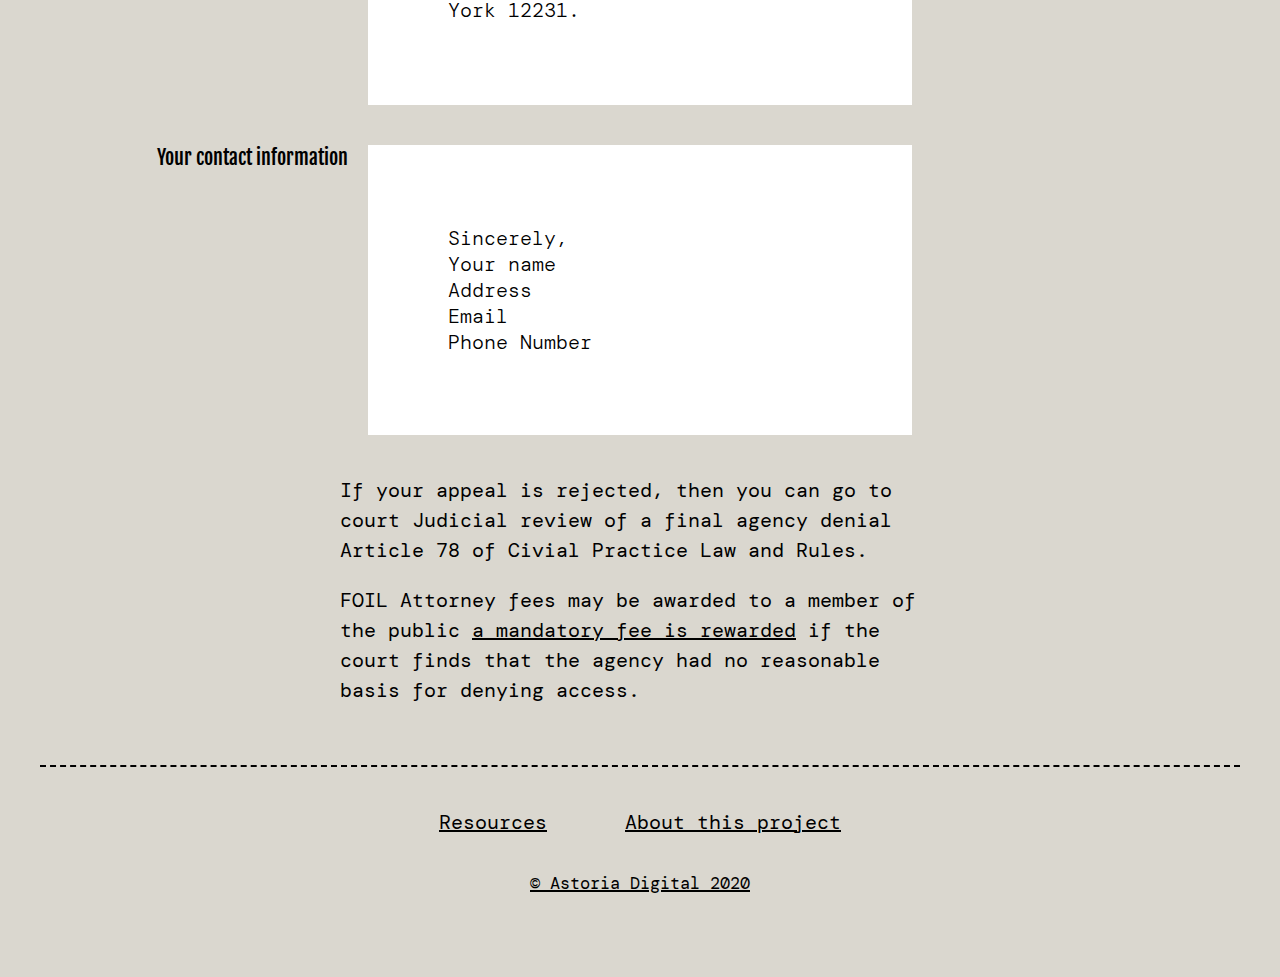
==== commit 9db233be: "Merge pull request #4 from bronzehedwick/header-footer-styles" ====
--- a/index.html
+++ b/index.html
@@ -5,11 +5,15 @@
         <meta http-equiv="X-UA-Compatible" content="IE=edge">
         <meta name="viewport" content="width=device-width, initial-scale=1">
         <title>FOIL Request How to file a Freedom of Information Law Request in New York State</title>
-        <link rel="stylesheet" href="/style.css">
+        <link rel="stylesheet" href="style.css">
         <!-- <script src="/script.js" defer></script> -->
+
+        <link href="https://fonts.googleapis.com/css2?family=DM+Mono:ital,wght@0,300;0,400;0,500;1,300;1,400;1,500&display=swap" rel="stylesheet">
+        <link href="https://fonts.googleapis.com/css2?family=Fjalla+One&display=swap" rel="stylesheet">
     </head>
     <body>
 
+<header>
         <nav>
             <details>
                 <summary>Menu</summary>
@@ -24,23 +28,27 @@
             </details>
         </nav>
 
-        <h1>How to file a Freedom of Information Law Request in New York State</h1>
+        <h1><span class="title__how-to">How to file</span> <span class="title__connecting">a</span> <span class="title__request">Freedom <span class="title__connecting">of</span> Information Law Request</span> <span class="title__connecting">in</span> <span class="title__place">New York State</span></h1>
+</header>
 
         <dl id="introduction">
-            <dt>Government agencies are subject to FOIL requests</dt>
-            <dd>The process for the <a href="https://www.nysenate.gov/freedom-information-request-form" target="_blank" title="New York State Senate FOIL Request"> New York State Senate</a> is different than other agencies.</dd>
-            <dt>Documents are available to the public by request</dt>
-            <dd>Each agency is required to maintain a subject matter list with all categories of records that they keep.</dd>
-            <dt>Each agency has a records address officer and provide their contact information</dt>
-            <dd>They may also have their own FOIL request form on the agency website.</dd>
-            <dt>Send your request by online form, email, fax, mail or you can deliver in person.</dt>
-            <dd></dd>
+            <dt class="introduction-term">Government agencies are subject to FOIL requests</dt>
+            <dd class="introduction-definition">The process for the <a href="https://www.nysenate.gov/freedom-information-request-form" target="_blank" title="New York State Senate FOIL Request"> New York State Senate</a> is different than other agencies.</dd>
+            <dt class="introduction-term">Documents are available to the public by request</dt>
+            <dd class="introduction-definition">Each agency is required to maintain a subject matter list with all categories of records that they keep.</dd>
+            <dt class="introduction-term">Each agency has a records address officer and provide their contact information</dt>
+            <dd class="introduction-definition">They may also have their own FOIL request form on the agency website.</dd>
+            <dt class="introduction-term">Send your request by online form, email, fax, mail or you can deliver in person.</dt>
+            <dd class="introduction-definition"></dd>
         </dl>
 
-        <section>
-            <h2 id="foil-overview">An Overview of the FOIL Process</h2>
+        <h2 id="foil-overview">An Overview of the FOIL Process</h2>
+
+    <section class="foil-overview">
             <h3 id="foil-overview__request-letter"><a href="#request-letter">The Request Letter</a></h3>
-            <ol>
+            
+        <div class="foil-overview__information">
+            <ol class="foil-overview__list">
                 <li>Address it to the records officer</li>
                 <li>Include records requested</li>
                 <li>Ask to contact with progress</li>
@@ -49,11 +57,16 @@
                 <li>Ask for information as a PDF</li>
                 <li>Sign it, with your contact information</li>
             </ol>
-            <p>The request should take 5 days to be confirmed, but there is no timeline for how long they have to complete the request.</p>
-            <p>Do not ask them to explain or analyze anything, only copy documents.</p>
+            <p class="foil-overview__annotation">The request should take 5 days to be confirmed, but there is no timeline for how long they have to complete the request.</p>
+            <p class="foil-overview__annotation">Do not ask them to explain or analyze anything, only copy documents.</p>
+        </div>
+
+        
             <h3 id="foil-overview__timely-appeal"><a href="#timely">Appeal a Denial Due to an Agency's Failure to Respond in a Timely Manner</a></h3>
-            <p>If you don’t get a confirmation in 5 days, send this appeal letter or if the agency didn’t respond when they said they would.</p>
-            <ol>
+        
+        <div class="foil-overview__information">    
+            <p class="foil-overview__annotation">If you don’t get a confirmation in 5 days, or if the agency didn’t respond when they said they would send this letter.</p>
+            <ol class="foil-overview__list">
                 <li>Address it to the appeals officer</li>
                 <li>Description of the records and when they were requested</li>
                 <li>More than five days have passed or they didn’t respond by the time they said they would</li>
@@ -63,9 +76,14 @@
                 <li>They are required to send a copy to the Committee on Open Government</li>
                 <li>Sign it, with your contact information</li>
             </ol>
+            </div>
+
+
             <h3 id="foil-overview__appeal-denial"><a href="#denial">Appeal a Written Denial</a></h3>
-            <p>Send an appeal within 30 days of the rejection letter.</p>
-            <ol>
+            
+        <div class="foil-overview__information">
+            <p class="foil-overview__annotation">Send an appeal within 30 days of the rejection letter.</p>
+            <ol class="foil-overview__list">
                 <li>Address it to the appeals officer</li>
                 <li>Include the date and person originally contacted</li>
                 <li>Reason the request was denied</li>
@@ -74,36 +92,45 @@
                 <li>The agency is required to send a copy to the Committee on Open Government</li>
                 <li>Sign it, with your contact information</li>
             </ol>
-        </section>
-
-        <section>
+        </div>
+        </section>
+
+        <section class="letter">
             <h2 id="request-letter">The Request Letter</h2>
 
             <div class="letter-segment">
                 <h3 id="request-letter__letter" class="letter-segment__heading">Letter</h3>
+               
                 <pre class="letter-segment__body">
 Date
 Records Access Officer
 Name of Agency
 Address of Agency
 City, New York, Zip code</pre>
+
                 <p class="letter-segment__annotation">Sample Letter from <a href="https://www.dos.ny.gov/coog/index.html" target="_blank">The Committee on Open Government</a></p>
             </div>
 
             <div class="letter-segment">
                 <h3 class="letter-segment__heading">Email<br>Subject</h3>
-                <pre class="letter-segment__body">Freedom of Information Law Request</pre>
+                <p class="letter-segment__body">
+Freedom of Information Law Request</p>
+                <p class="letter-segment__annotation"></p>
             </div>
 
             <div class="letter-segment">
                 <h3 class="letter-segment__heading">Write to the person responsible for FOIL requests in the agency</h3>
-                <pre class="letter-segment__body">Records Access Officer:</pre>
+                <p class="letter-segment__body">
+Records Access Officer:</p>
                 <p class="letter-segment__annotation">It feels weird to write <em>Dear</em> Records Access Officer. Are they truely dear to you?</p>
             </div>
 
             <div class="letter-segment">
                 <h3 class="letter-segment__heading">The records you are requesting</h3>
-                <pre class="letter-segment__body">Under the provisions of the New York Freedom of Information Law, Article 6 of the Public Officers Law, I hereby request records or portions thereof pertaining to (or containing the following) <span class="letter-segment__blank-space"></span></pre>
+                <p class="letter-segment__body">
+Under the provisions of the New York Freedom of Information Law,
+Article 6 of the Public Officers Law, I hereby request records 
+or portions thereof pertaining to (or containing the following) <span class="letter-segment__blank-space"></span></p>
                 <div class="letter-segment__annotation">
                     <p>You want to be as specific as possible here, if you’re not sure <a href="resources.html">ask for some advice</a>.</p>
                     <p>Only ask them to copy documents, not to analyze anything.</p>
@@ -112,31 +139,47 @@
 
             <div class="letter-segment">
                 <h3 class="letter-segment__heading">Follow up request</h3>
-                <pre class="letter-segment__body">If my request is too broad or does not reasonably describe the records, please contact me via email so that I may clarify my request, and when appropriate inform me of the manner in which records are filed, retrieved or generated.</pre>
+                <p class="letter-segment__body">
+                    If my request is too broad or does not reasonably describe the records,
+                    please contact me via email so that I may clarify my request,
+                    and when appropriate inform me of the manner in which records are filed,
+                    retrieved or generated.</p>
                 <p class="letter-segment__annotation">If your request is not specific enough, this asks them to contact you instead of rejecting your request</p>
             </div>
 
             <div class="letter-segment">
                 <h3 class="letter-segment__heading">Your contact information</h3>
-                <pre class="letter-segment__body">If it is necessary to modify my request, and an email response is not preferred, please contact me at the following telephone number <span class="letter-segment__blank-space"></span></pre>
+                <p class="letter-segment__body">
+If it is necessary to modify my request, and an email
+response is not preferred, please contact me at the
+following telephone number <span class="letter-segment__blank-space"></span></p>
                 <p class="letter-segment__annotation">Make it easy for them to contact you, don’t give them an excuse not to!</p>
             </div>
 
             <div class="letter-segment">
                 <h3 class="letter-segment__heading">Ask them to email you the documents, if that’s the method you prefer.</h3>
-                <pre class="letter-segment__body">Please email the records if possible. If all of the requested records cannot be emailed to me, please inform me by email of the portions that can be emailed and advise me of the cost for reproducing the remainder of the records requested. If the requested records cannot be emailed to me due to the volume of records identified in response to my request, please advise me of the actual cost of copying all records onto a CD .</pre>
+                <p class="letter-segment__body">Please email the records if possible. If all of the requested records
+                    cannot be emailed to me, please inform me by email of the portions
+                    that can be emailed and advise me of the cost for reproducing the remainder
+                    of the records requested. If the requested records cannot be emailed to me
+                    due to the volume of records identified in response to my request,
+                    please advise me of the actual cost of copying all records onto a CD .</p>
                 <p class="letter-segment__annotation">They don’t have a reason to send you a nice PDF unless you explicitly ask for it</p>
             </div>
 
             <div class="letter-segment">
                 <h3 class="letter-segment__heading">Yes, there are fees</h3>
-                <pre class="letter-segment__body">If there are any fees in excess of $5.00 for copying the records requested, please inform me before filling the request. Please supply the records without informing me if the fees are not in excess of $5.00.</pre>
+                <p class="letter-segment__body">If there are any fees in excess of $5.00 for copying the records requested,
+                    please inform me before filling the request. Please supply the records
+                    without informing me if the fees are not in excess of $5.00.</p>
                 <p class="letter-segment__annotation">If a government employee spends more than 2 hours retrieving and copying records you may be charged for their time</p>
             </div>
 
             <div class="letter-segment">
                 <h3 class="letter-segment__heading">Polietly remind them that they’re supposed to confirm that they got your request within 5 days. </h3>  
-                <pre class="letter-segment__body">As you know, the Freedom of Information Law requires that an agency respond to a request within five business days of receipt of a request. Therefore, I would appreciate a response as soon as possible and look forward to hearing from you shortly.</pre>
+                <p class="letter-segment__body">As you know, the Freedom of Information Law requires that an agency respond to a request
+                    within five business days of receipt of a request. Therefore, I would appreciate a
+                    response as soon as possible and look forward to hearing from you shortly.</p>
                 <div class="letter-segment__annotation">
                     <p>They aren’t held to any timeline for actually completing your request, it can take a couple of months to a year</p>
                     <p>If you don’t hear from them within 5 days, send <a href="#timely">an appeal letter</a></p>
@@ -145,19 +188,21 @@
 
             <div class="letter-segment">
                 <h3 class="letter-segment__heading">If they reject your request, ask them for the reason and the contact for the appeals officer</h3>
-                <pre class="letter-segment__body"> If for any reason any portion of my request is denied, please inform me of the reasons for the denial in writing and provide the name and address of the person or body to whom an appeal should be directed.</pre>
+                <p class="letter-segment__body"> If for any reason any portion of my request is denied,
+                    please inform me of the reasons for the denial in writing and provide the
+                    name and address of the person or body to whom an appeal should be directed.</p>
                 <p class="letter-segment__annotation">You will need the appeals officer information and the reason your request was rejected for your appeal letter</p>
             </div>
 
             <div class="letter-segment">
                 <h3 class="letter-segment__heading">Your Contact Information</h3>
-                <pre>
+                <pre class="letter-segment__body">
 Sincerely,
 Your name
 Address
 Email
-Phone Number
-Sincerely!</pre>
+Phone Number </pre>
+                <p class="letter-segment__annotation">Sincerely!</p>
             </div>
 
         </section>
@@ -173,150 +218,180 @@
 Name of Agency
 Address of Agency
 City, NY, Zip code</pre>
+            <p class="letter-segment__annotation"></p>
             </div>
 
             <div class="letter-segment">
                 <h3 class="letter-segment__heading">Email<br>Subject</h3>
-                <pre class="letter-segment__body">RE: Freedom of Information Law Appeal</pre>
+                <p class="letter-segment__body">
+RE: Freedom of Information Law Appeal</p>
+                <p class="letter-segment__annotation"></p>
             </div>
 
             <div class="letter-segment">
                 <h3 class="letter-segment__heading">Address it to the agency's appeal officer</h3>
                 <p class="letter-segment__body">Appeals Officer:</p>
+                <p class="letter-segment__annotation"></p>
             </div>
 
             <div class="letter-segment">
                 <h3 class="letter-segment__heading">Include a description of the records and when they were requested</h3>
-                <pre class="letter-segment__body">I requested <span class="letter-segment__blank-space"></span> by written request made on <span class="letter-segment__blank-space"></span></pre>
+                <pre class="letter-segment__body">
+I requested <span class="letter-segment__blank-space"></span>
+by written request
+made on <span class="letter-segment__blank-space"></span></pre>
+                <p class="letter-segment__annotation"></p>
             </div>
 
             <div class="letter-segment">
                 <h3 class="letter-segment__heading">If they haven't responded within 5 days</h3>
-                <pre class="letter-segment__body">More than five business days have passed since the receipt of the request without having received a response. </pre>
+                <p class="letter-segment__body">More than five business days have passed since the
+                    receipt of the request without having received a response. </p>
+                <p class="letter-segment__annotation"></p>
             </div>
 
             <div class="letter-segment">
                 <h3 class="letter-segment__heading">If they didn't respond by the time they said they would</h3>
                 <p class="letter-segment__body">Although the receipt of the request was acknowledged and I was informed that a response would be given by date, no response has been given.</p>
+                <p class="letter-segment__annotation"></p>
             </div>
 
             <div class="letter-segment">
                 <h3 class="letter-segment__heading">No response is a rejection, that’s why you’re appealing.</h3>
                 <p class="letter-segment__body">Consequently, I consider the request to have been denied, and I am appealing on that basis.</p>
+                <p class="letter-segment__annotation"></p>
             </div>
 
             <div class="letter-segment">
                 <h3 class="letter-segment__heading">They have 10 days to respond to your appeal</h3>
                 <p class="letter-segment__body"> As required by the Freedom of Information Law, the head or governing body of an agency, or whomever is designated to determine appeals, is required to respond within 10 business days of the receipt of an appeal. </p>
+                <p class="letter-segment__annotation"></p>
             </div>
 
             <div class="letter-segment">
                 <h3 class="letter-segment__heading">If they reject your appeal, they’ve got to tell you why in writing</h3>
-                <pre class="letter-segment__body">If the records are denied on appeal, please explain the reasons for the denial fully in writing as required by law.</pre>
+                <p class="letter-segment__body">If the records are denied on appeal, please explain
+                    the reasons for the denial fully in writing as required by law.</p>
                 <p class="letter-segment__annotation">It's the law!</p>
             </div>
 
             <div class="letter-segment">
                 <h3 class="letter-segment__heading">Remind them that they have to send appeals to the Committee on Open Government</h3>
-                <pre class="letter-segment__body"> In addition, please be advised that the Freedom of Information Law directs agencies to send all appeals and the determinations that follow to the Committee on Open Government, Department of State, One Commerce Plaza, 99 Washington Ave., Albany, New York 12231.</pre>
+                <p class="letter-segment__body"> In addition, please be advised that the Freedom of Information Law directs agencies to send all appeals and the determinations that follow to the Committee on Open Government, Department of State, One Commerce Plaza, 99 Washington Ave., Albany, New York 12231.</p>
                 <p class="letter-segment__annotation">You know the rules, and now they know you know the rules. </p>
             </div>
 
             <div class="letter-segment">
                 <h3 class="letter-segment__heading">Your contact information</h3>
-<pre>Sincerely,
-Your name
-Address
-Email
-Phone Number</pre>
-            </div>
-
-        </section>
-
-        <section>
-
-            <h2 id="denial">Appeal A Written Denial</h2>
-
-            <div class="letter-segment">
-                <h3 class="letter-segment__heading">Letter</h3>
-<pre class="letter-segment__body">
-Foil Appeals Officer
-Name of Agency
-Address of Agency
-City, NY, Zip code</pre>
-            </div>
-
-            <div class="letter-segment">
-                <h3 class="letter-segment__heading">Email<br>Subject</h3>
-                <p class="letter-segment__body">RE: Freedom of Information Law Appeal</p>
-            </div>
-
-            <div class="letter-segment">
-                <h3 class="letter-segment__heading">Address it to the agency's appeal officer</h3>
-                <p class="letter-segment__body">Appeals Officer:</p>
-            </div>
-
-            <div class="letter-segment">
-                <h3 class="letter-segment__heading">This is an appeal!</h3>
-                <pre class="letter-segment__body">
-I hereby appeal the denial of access regarding my request,
-which was made on <span class="letter-segment__blank-space"></span>
-and sent to <span class="letter-segment__blank-space"></span>
-</pre>
-                <p class="letter-segment__annotation">Include the date, the records access officer you sent it to and the name and address of the agency.</p>
-            </div>
-
-            <div class="letter-segment">
-                <h3 class="letter-segment__heading">Include a description of the records and when they were requested</h3>
-                <pre class="letter-segment__body">
-I requested <span class="letter-segment__blank-space"></span>
-by written request made on <span class="letter-segment__blank-space"></span></pre>
-            </div>
-
-            <div class="letter-segment">
-                <h3 class="letter-segment__heading">Why you disagree with the denial</h3>
-                <pre class="letter-segment__body">
-I disagree with the denial of the request because <span class="letter-segment__blank-space"></span></pre>
-                <p class="letter-segment__annotation">Try to include an opinion of the <a href="https://www.dos.ny.gov/coog/foil_listing/findex.html">Committee on Open Government</a> to support your reasoning.</p>
-            </div>
-
-            <div class="letter-segment">
-                <h3 class="letter-segment__heading">They have 10 days to respond to your appeal</h3>
-                <pre class="letter-segment__body"> As required by the Freedom of Information Law, the head or governing body of an agency, or whomever is designated to determine appeals, is required to respond within 10 business days of the receipt of an appeal.</pre>
-            </div>
-
-            <div class="letter-segment">
-                <h3 class="letter-segment__heading">If they reject your appeal, they’ve got to tell you why in writing</h3>
-                <p class="letter-segment__body">If the records are denied on appeal, please explain the reasons for the denial fully in writing as required by law.</p>
-            </div>
-
-            <div class="letter-segment">
-                <h3 class="letter-segment__heading">Remind them that they have to send appeals to the Committee on Open Government</h3>
-                <p class="letter-segment__body">In addition, please be advised that the Freedom of Information Law directs agencies to send all appeals and the determinations that follow to the Committee on Open Government, Department of State, One Commerce Plaza, 99 Washington Ave., Albany, New York 12231.</p>
-            </div>
-
-            <div class="letter-segment">
-                <h3 class="letter-segment__heading">Your contact information</h3>
-<pre class="letter-segment__body">
+                <pre class="letter-segment__body">
 Sincerely,
 Your name
 Address
 Email
 Phone Number</pre>
-            </div>
-
+                <p class="letter-segment__annotation"></p>
+            </div>
+
+        </section>
+
+        <section>
+
+            <h2 id="denial">Appeal A Written Denial</h2>
+
+            <div class="letter-segment">
+                <h3 class="letter-segment__heading">Letter</h3>
+                <pre class="letter-segment__body">
+Foil Appeals Officer
+Name of Agency
+Address of Agency
+City, NY, Zip code
+            </pre>
+            <p class="letter-segment__annotation"></p>
+            </div>
+
+            <div class="letter-segment">
+                <h3 class="letter-segment__heading">Email<br>Subject</h3>
+                <p class="letter-segment__body">RE: Freedom of Information Law Appeal</p>
+                <p class="letter-segment__annotation"></p>
+            </div>
+
+            <div class="letter-segment">
+                <h3 class="letter-segment__heading">Address it to the agency's appeal officer</h3>
+                <p class="letter-segment__body">Appeals Officer:</p>
+                <p class="letter-segment__annotation"></p>
+            </div>
+
+            <div class="letter-segment">
+                <h3 class="letter-segment__heading">This is an appeal!</h3>
+                <p class="letter-segment__body">
+I hereby appeal the denial of access regarding my request,
+which was made on <span class="letter-segment__blank-space"></span>
+and sent to <span class="letter-segment__blank-space"></span>
+                </p>
+                <p class="letter-segment__annotation">Include the date, the records access officer you sent it to and the name and address of the agency.</p>
+            </div>
+
+            <div class="letter-segment">
+                <h3 class="letter-segment__heading">Include a description of the records and when they were requested</h3>
+                <pre class="letter-segment__body">
+I requested <span class="letter-segment__blank-space"></span>
+by written request
+made on <span class="letter-segment__blank-space"></span></pre>
+                <p class="letter-segment__annotation"></p>
+            </div>
+
+            <div class="letter-segment">
+                <h3 class="letter-segment__heading">Why you disagree with the denial</h3>
+                <p class="letter-segment__body">
+I disagree with the denial of the request because <span class="letter-segment__blank-space"></span></p>
+                <p class="letter-segment__annotation">Try to include an opinion of the <a href="https://www.dos.ny.gov/coog/foil_listing/findex.html">Committee on Open Government</a> to support your reasoning.</p>
+            </div>
+
+            <div class="letter-segment">
+                <h3 class="letter-segment__heading">They have 10 days to respond to your appeal</h3>
+                <p class="letter-segment__body"> As required by the Freedom of Information Law, the head or governing body of an agency, or whomever is designated to determine appeals, is required to respond within 10 business days of the receipt of an appeal.</p>
+                <p class="letter-segment__annotation"></p>
+            </div>
+
+            <div class="letter-segment">
+                <h3 class="letter-segment__heading">If they reject your appeal, they’ve got to tell you why in writing</h3>
+                <p class="letter-segment__body">If the records are denied on appeal, please explain the reasons for the denial fully in writing as required by law.</p>
+                <p class="letter-segment__annotation"></p>
+            </div>
+
+            <div class="letter-segment">
+                <h3 class="letter-segment__heading">Remind them that they have to send appeals to the Committee on Open Government</h3>
+                <p class="letter-segment__body">In addition, please be advised that the Freedom of Information Law directs agencies to send all appeals and the determinations that follow to the Committee on Open Government, Department of State, One Commerce Plaza, 99 Washington Ave., Albany, New York 12231.</p>
+                <p class="letter-segment__annotation"></p>
+            </div>
+
+            <div class="letter-segment">
+                <h3 class="letter-segment__heading">Your contact information</h3>
+                <pre class="letter-segment__body">
+Sincerely,
+Your name
+Address
+Email
+Phone Number</pre>
+            <p class="letter-segment__annotation"></p>
+            </div>
+        </section>
+
+        <section class="conclusion">
             <p>If your appeal is rejected, then you can go to court Judicial review of a final agency denial Article 78 of Civial Practice Law and Rules.</p>
 
             <p>FOIL Attorney fees may be awarded to a member of the public <a href="https://www.dos.ny.gov/coog/news/december2017.html">a mandatory fee is rewarded</a> if the court finds that the agency had no reasonable basis for denying access.</p>
-
         </section>
 
         <footer>
-            <ul>
-                <li><a href="resources.html">Resources</a></li>
-                <li><a href="resources.html#about">About this project</a></li>
-            </ul>
-            <p><small><a href="https://astoria.digital/">© Astoria Digital 2020</a></small></p>
+            <nav class="footer-navigation">
+                <ul>
+                    <li><a href="resources.html">Resources</a></li>
+                    <li><a href="resources.html#about">About this project</a></li>
+                </ul>
+            </nav>
+
+            <p class="copyright"><small><a href="https://astoria.digital/">© Astoria Digital 2020</a></small></p>
         </footer>
 
     </body>
--- a/style.css
+++ b/style.css
@@ -1,4 +1,553 @@
+/* Typography */
+
+/*
+
+DM Mono
+light 300
+light 300 italic
+regular 400
+regular 400 italic
+medium 500
+medium 500 italic
+
+*/
+
+html {
+  font-size: 18px;
+  font-family: 'DM Mono', Courier, monospace;
+}
+
+h1, h2, h3, h4, h5, h6 {
+  font-family: 'Fjalla One', Helvetica, sans-serif;
+}
+
+h1 {
+  font-size: 4em;
+  max-width: 20ch;
+  margin-left: auto;
+  margin-right: auto;
+}
+
+.title__how-to {
+  font-variant: small-caps;
+}
+
+.title__connecting {
+  font-size: 0.6em;
+  font-variant: super;
+}
+
+.title__request {
+  text-decoration: underline 0.1ch double currentColor;
+}
+
+h2 {
+  font-size: 3em;
+  font-weight: 300;
+  text-transform: uppercase;
+  text-align: center;
+}
+
+h3 {
+  text-align: center;
+}
+
+p {
+  line-height: 1.5;
+}
+
+a {
+  line-height: 1.5;
+}
+
+dt {
+  font-weight: 500;
+  font-size: 1.25em;
+}
+
+dd {
+  font-weight: 400;
+  font-style: italic;
+  font-size: 1em;
+}
+
+ul {
+  list-style: none;
+}
+
+ol {
+  list-style-type: '-';
+}
+
+.letter-segment__heading {
+  font-weight: 500;
+  font-style: medium;
+  font-size: 1em;
+  line-height: 1.25;
+  text-align: right;
+}
+
+.letter-segment__body {
+  font-family: 'DM Mono', Courier, monospace;
+  font-size: 1em;
+  font-weight: 300;
+}
+
+.letter-segment__annotation {
+  font-weight: 400;
+  font-style: italic;
+  font-size: 1em;
+  line-height: 1.25;
+}
+
+.foil-overview__annotation {
+  font-weight: 400;
+  font-style: italic;
+  font-size: 1em;
+  line-height: 1.25;
+
+}
+
+.foil-overview ol{
+  margin-top: 1em;
+  margin-bottom: 1em;
+}
+
+/* Links */ 
+
+a {
+  text-decoration: underline 0.1em solid;
+  color: black;
+}
+
+
+a:link {
+
+}
+
+a:visited {
+
+}
+
+a:focus {
+
+}
+
+a:hover {
+  text-decoration: none;
+  /* how do i give it a bit of space at the left and right of the word?*/
+  color: white;
+  background-color: black;
+}
+
+a:active {
+
+}
+
+
+/* Color 
+
+gray #DAD7CF
+yellow #FFDA00
+blue #2077C7
+orange #FF7A00
+
+ */
+
 body {
-
-}
-
+  background-color: #DAD7CF;
+  color: black;
+}
+
+.letter-segment__body {
+  background-color: white;
+}
+
+
+/* Layout */
+
+*{
+  box-sizing: border-box;
+  /* width and height includes padding and border */
+}
+
+body {
+  max-width: 100%;
+  margin: 0 auto;
+  padding: 2em;
+}
+
+h2 {
+  padding-bottom: 1em;
+  padding-top: 1em;
+}
+
+pre {
+  overflow: scroll;
+  max-width: 100%;
+}
+/* are pre tags worth it?*/
+
+li {
+  padding-bottom: .5em;
+}
+
+header {
+  border-bottom: .1em dashed black;
+}
+
+dl {
+  margin: 1em;
+}
+
+dt {
+  margin-bottom: 1em;
+  margin: 1em;
+}
+
+dd {
+  padding-bottom: 1em;
+  padding-top: 1em;
+}
+
+ol {
+  padding-left: 2em;
+  padding-right: 2em;
+}
+
+
+/*  Resources */
+
+.resources {
+  display: flex;
+  flex-flow: row wrap;
+  justify-content: center;
+  padding-top: 2em;
+}
+
+.resources-term {
+  flex: 1 100px;
+  text-align: right;
+  min-width: 25%;
+}
+
+.resources-definition {
+  flex: 3 200px;
+  min-width: 50%;
+}
+
+/* Introduction */
+
+#introduction {
+  display: flex;
+  flex-flow: row wrap;
+  align-items: center;
+  justify-content: center;
+  max-width: 75%;
+  margin: 0 auto;
+  padding-top: 2em;
+}
+
+.introduction-term {
+  flex: 3 200px;
+  min-width: 50%;
+}
+
+.introduction-definition{
+  flex: 1 100px;
+  min-width: 25%;
+ }
+
+/* Letter Segment */
+
+.letter-segment {
+  display: flex;
+  flex-flow: row wrap;
+}
+
+.letter-segment__heading {
+  flex: 1 25%;
+}
+
+.letter-segment__body {
+  padding: 4em;
+  margin: 1em;
+  flex: 3 calc(50% - 4em);
+  align-self: stretch;
+}
+
+.letter-segment__annotation {
+  flex: 1 25%;
+  align-self: flex-end;
+}
+
+/* About */
+
+.about {
+  max-width: 75%;
+  margin: 0 auto;
+  padding-bottom: 2em;
+}
+
+/* Conclusion */
+
+.conclusion {
+  max-width: 75%;
+  margin: 0 auto;
+  padding-bottom: 2em;
+}
+
+/* Header */
+
+header {
+
+}
+
+
+/* Footer */ 
+
+footer {
+  padding-top: 2em;
+  padding-bottom: 1em;
+  border-top: 0.1em dashed black;
+}
+
+.copyright {
+  text-align: center;
+}
+
+.footer-navigation {
+  margin: 0 auto;
+  max-width: 40ch;
+}
+
+.footer-navigation ul {
+  margin: 0;
+  padding: 0;
+  display: flex;
+  flex-flow: row wrap;
+  justify-content: space-around;
+}
+
+/* FOIL Overview */
+
+#foil-overview__request-letter {
+  background-color: white;
+  font-family: 'DM Mono', Courier, monospace;
+  font-size: 1.25em;
+  font-weight: 300;
+  padding-top: 5em;
+  padding-bottom: 5em;
+  padding-left: 2em;
+  padding-right: 2em;
+  margin: 1em;
+  text-align: center;
+  line-height: 2;
+}
+
+#foil-overview__timely-appeal {
+  background-color: white;
+  font-family: 'DM Mono', Courier, monospace;
+  font-size: 1.25em;
+  font-weight: 300;
+  padding-top: 5em;
+  padding-bottom: 5em;
+  padding-left: 2em;
+  padding-right: 2em;
+  margin: 1em;
+  text-align: center;
+  line-height: 2;
+}
+
+#foil-overview__appeal-denial {
+  background-color: white;
+  font-family: 'DM Mono', Courier, monospace;
+  font-size: 1.25em;
+  font-weight: 300;
+  padding-top: 5em;
+  padding-bottom: 5em;
+  padding-left: 2em;
+  padding-right: 2em;
+  margin: 1em;
+  text-align: center;
+  line-height: 2;
+}
+
+/* Screen Sizes */
+
+/* Big Screens */
+
+@media screen and (min-width: 1000px) { 
+
+  html {
+    font-size: 20px;
+  }
+
+h1 {
+max-width: 50%;
+margin: 0 auto;
+}
+
+h2 {
+  max-width: 50%;
+  margin: 0 auto;
+}
+  
+.resources {
+  max-width: 50%;
+  margin: 0 auto;
+}
+
+.about {
+  max-width: 50%;
+  margin: 0 auto;
+}
+
+#introduction {
+  
+}
+
+.foil-overview {
+  display: flex;
+  flex-flow: row wrap;
+  max-width: 75%;
+  margin: 0 auto;
+}
+
+
+#foil-overview__request-letter {
+  flex: 1 25%;
+  min-width: 25%;
+  font-size: 1em;
+  align-self: start;
+  
+}
+
+.foil-overview__information {
+  flex: 3 50%;
+  min-width: 50%;
+}
+
+.foil-overview__annotation {
+
+}
+
+.foil-overview__list {
+
+}
+
+
+#foil-overview__timely-appeal {
+  flex: 1 25%;
+  min-width: 25%; 
+  font-size: 1em;
+  align-self: start;
+}
+
+#foil-overview__appeal-denial {
+  flex: 1 25%;
+  min-width: 25%; 
+  font-size: 1em;
+  align-self: start;
+}
+
+.conclusion {
+  max-width: 50%;
+  margin: 0 auto;
+}
+
+
+}
+
+/* Small Screens*/
+
+@media only screen and (max-width: 500px) {
+
+  html {
+    font-size: 15px;
+  }
+
+  h1 {
+    font-size: 2.5em;
+  }
+
+  h2 {
+    font-size: 2em;
+
+  }
+
+  h3 {
+    font-size: 1.5em;
+  }
+
+  .letter-segment {
+    display: flex;
+    flex-flow: column;
+  }
+
+  .letter-segment__heading {
+    max-width: 75%;
+    padding-bottom: 1em;
+    padding-top: 2em;
+    text-align: left;
+    flex: 1 15px;
+  }
+
+.letter-segment__body {
+    padding: 4em;
+    margin: 1em;
+    flex: 1 15px;
+  }
+  
+  .letter-segment__annotation {
+    max-width: 75%;
+    text-align: right;
+    flex: 1 15px;
+  }
+
+  .conclusion{
+    margin-top: 4em;
+    font-weight: 500;
+    font-style: medium;
+  }
+
+  #foil-overview__request-letter{
+    max-width: 100%;
+    margin: 0 auto;
+
+  }
+
+  #foil-overview__timely-appeal {
+    max-width: 100%;
+    margin: 0 auto;
+  }
+
+  #foil-overview__appeal-denial {
+    max-width: 100%;
+    margin: 0 auto;
+  }
+
+  .resources {
+    display: flex;
+    flex-flow: row wrap;
+  }
+
+  .letter-segment {
+    display: flex;
+    flex-direction: column;
+  }
+
+  .resources-term {
+    text-align: left;
+  }
+
+}
+
+
+
+
+
+
+
+
+
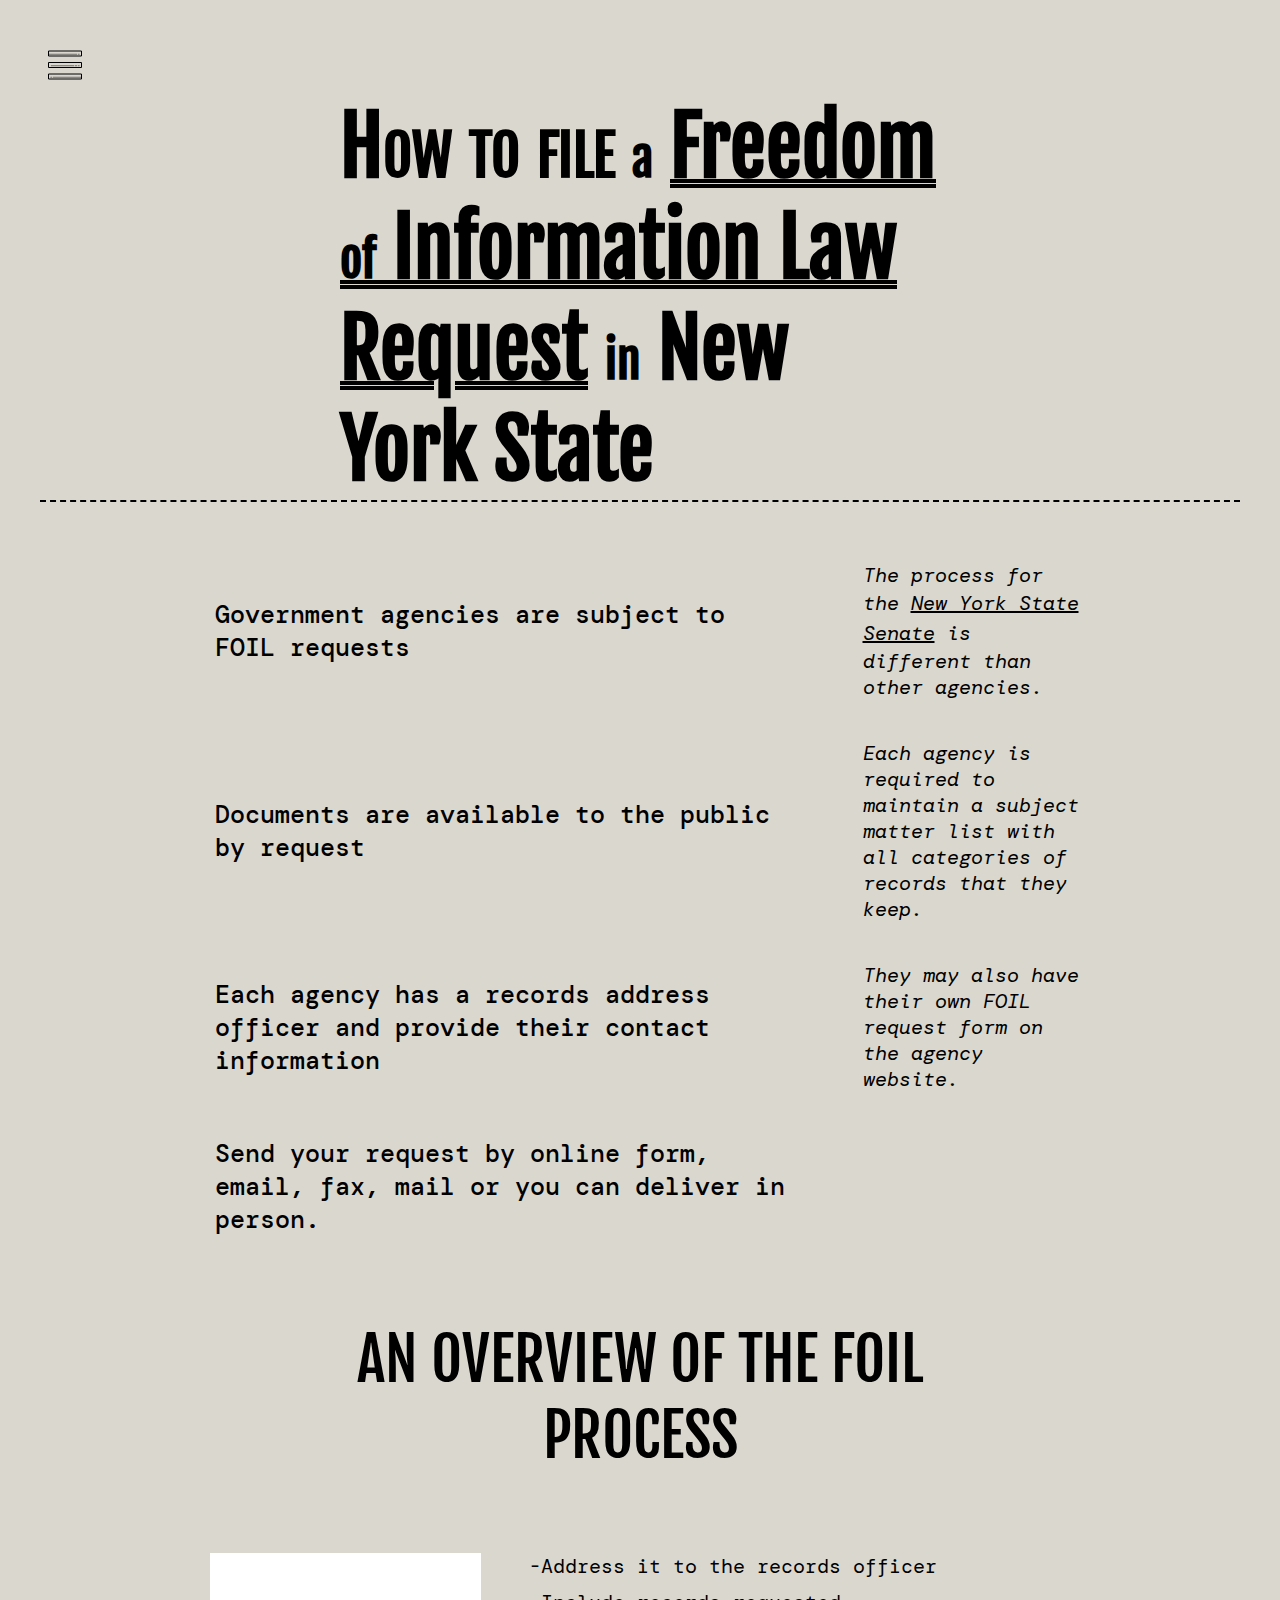
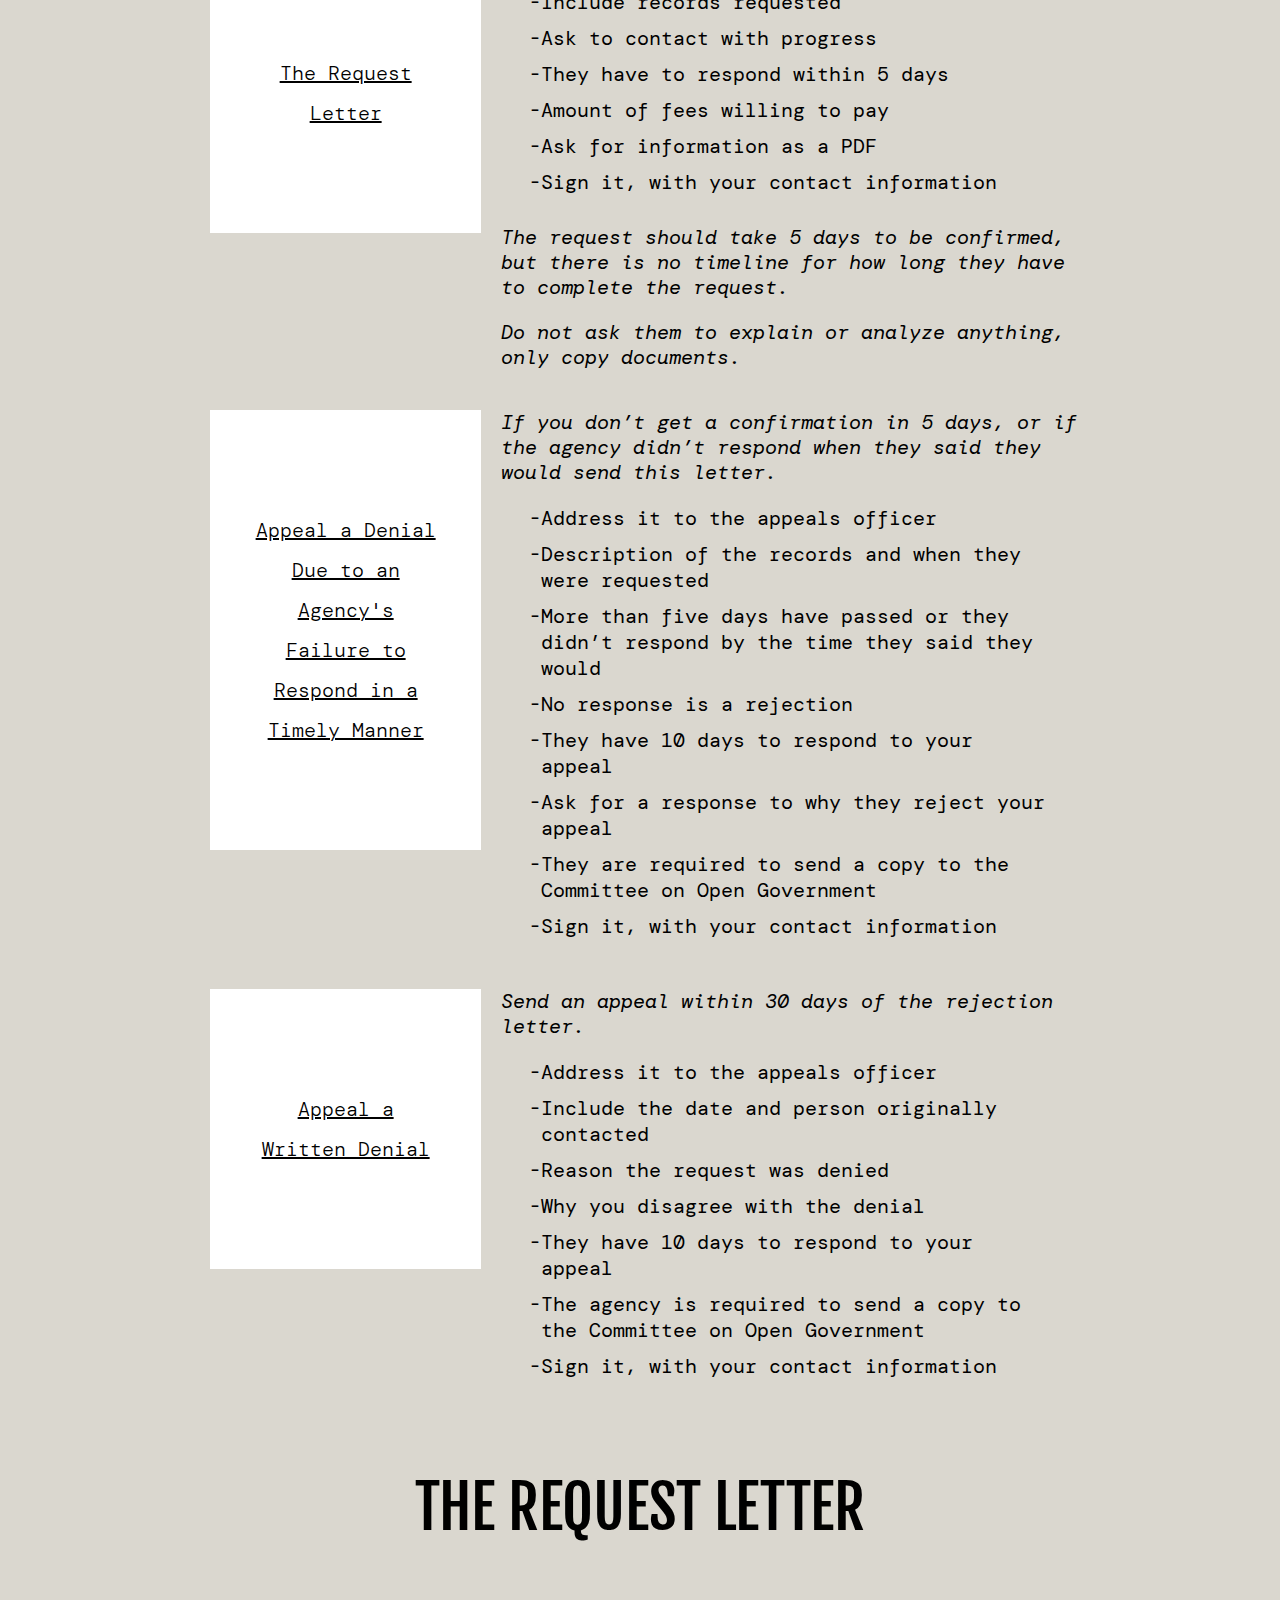
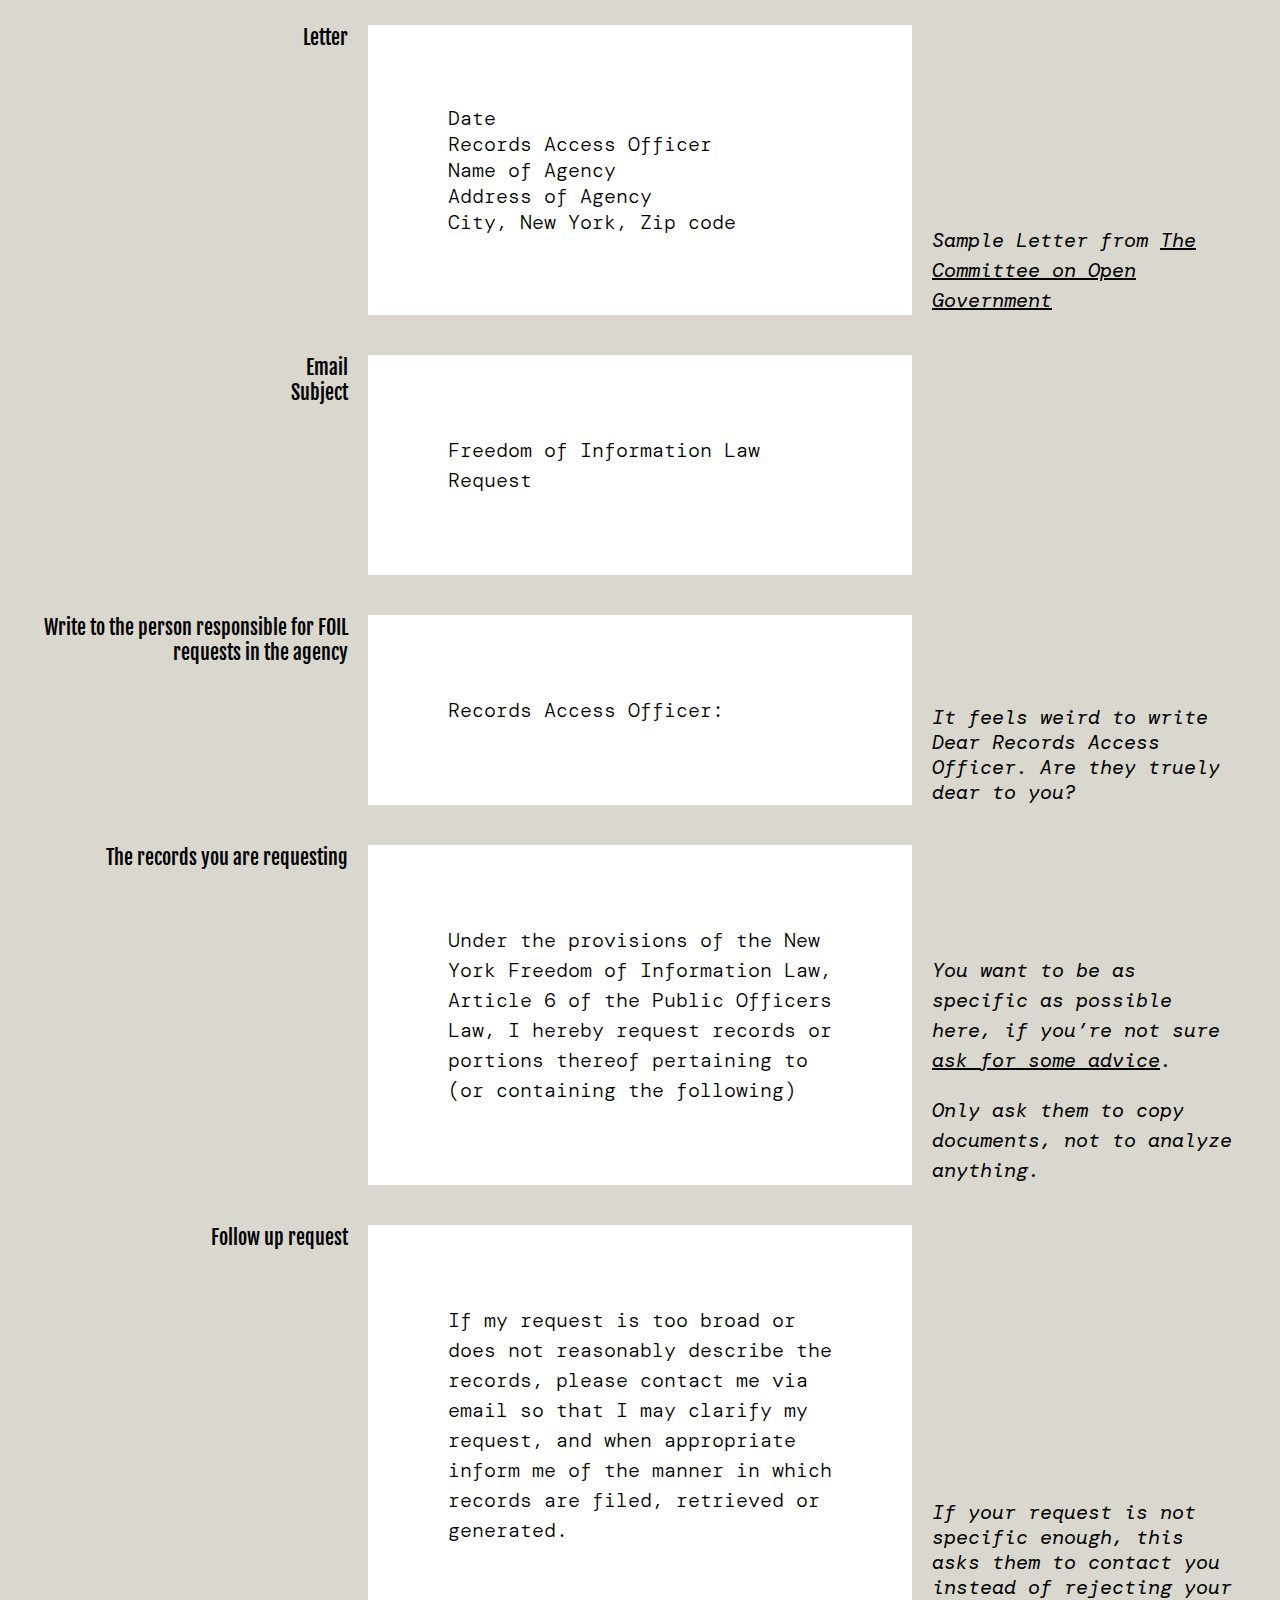
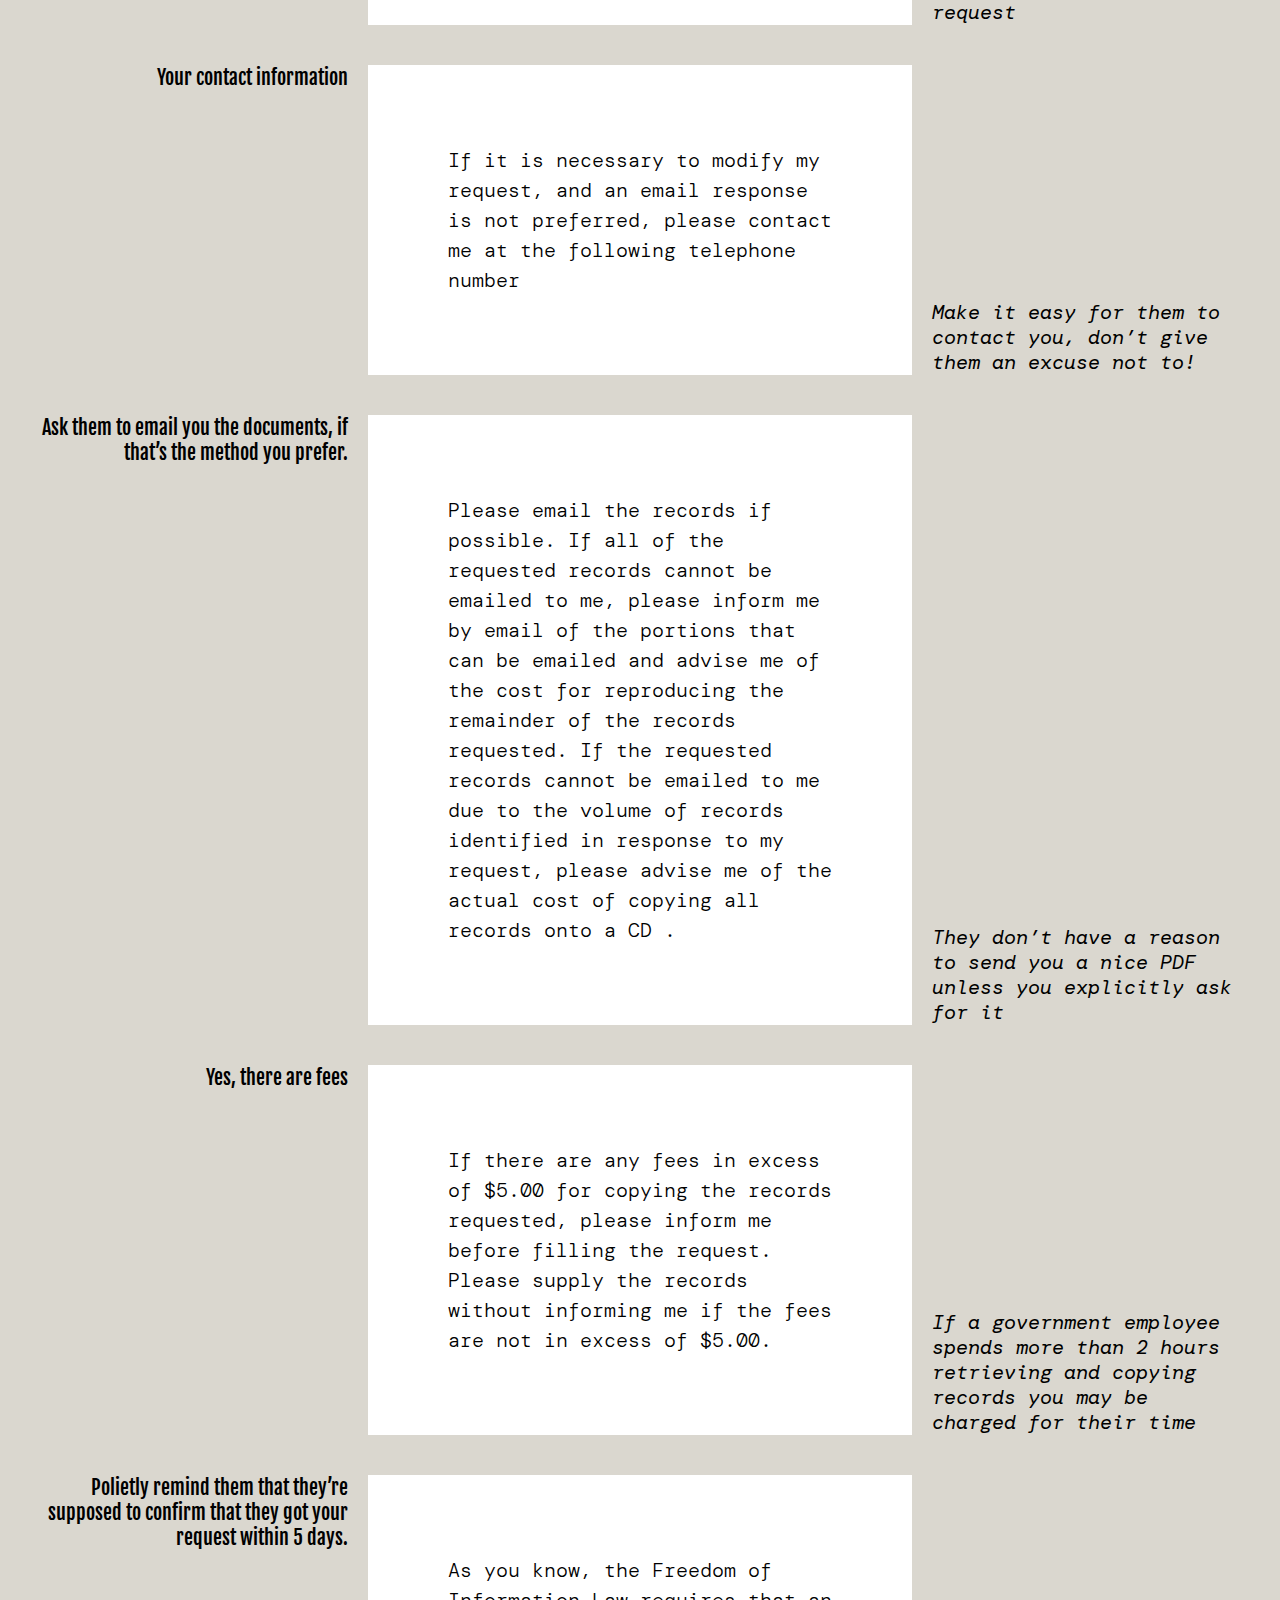
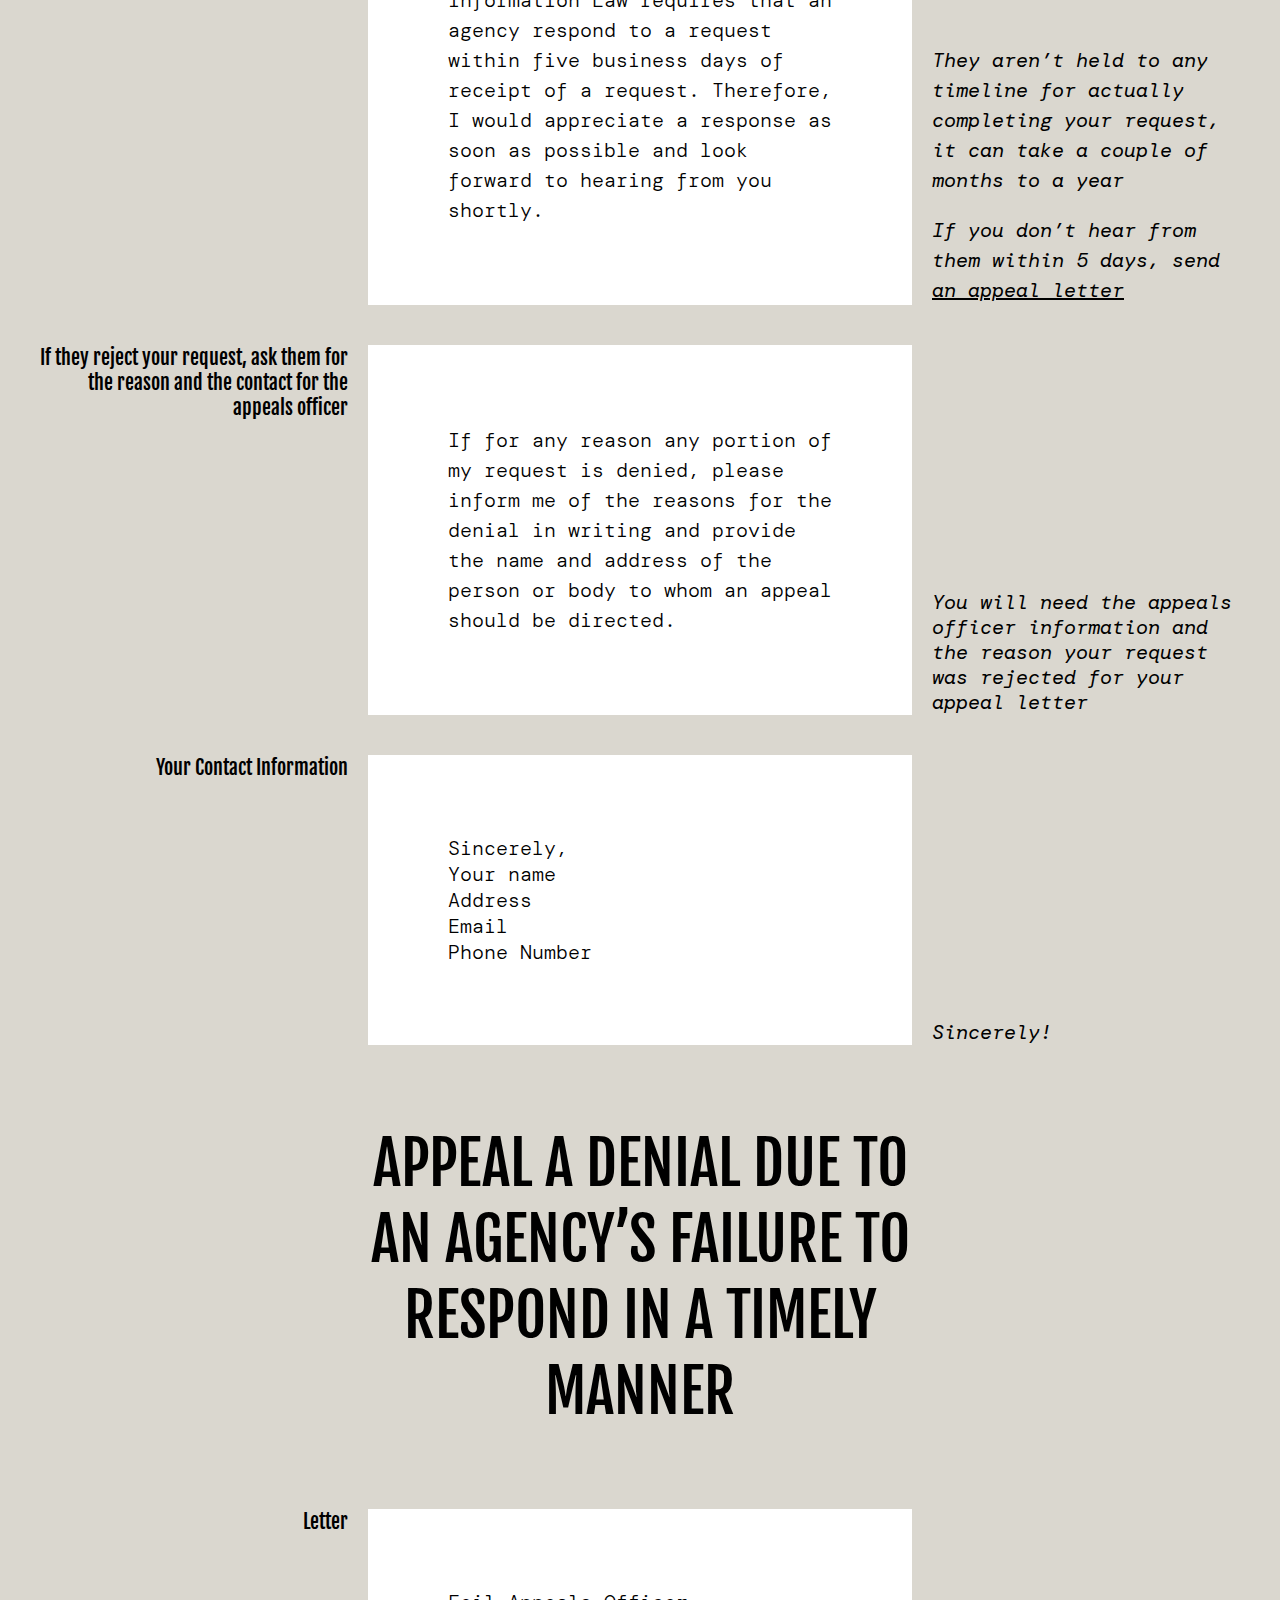
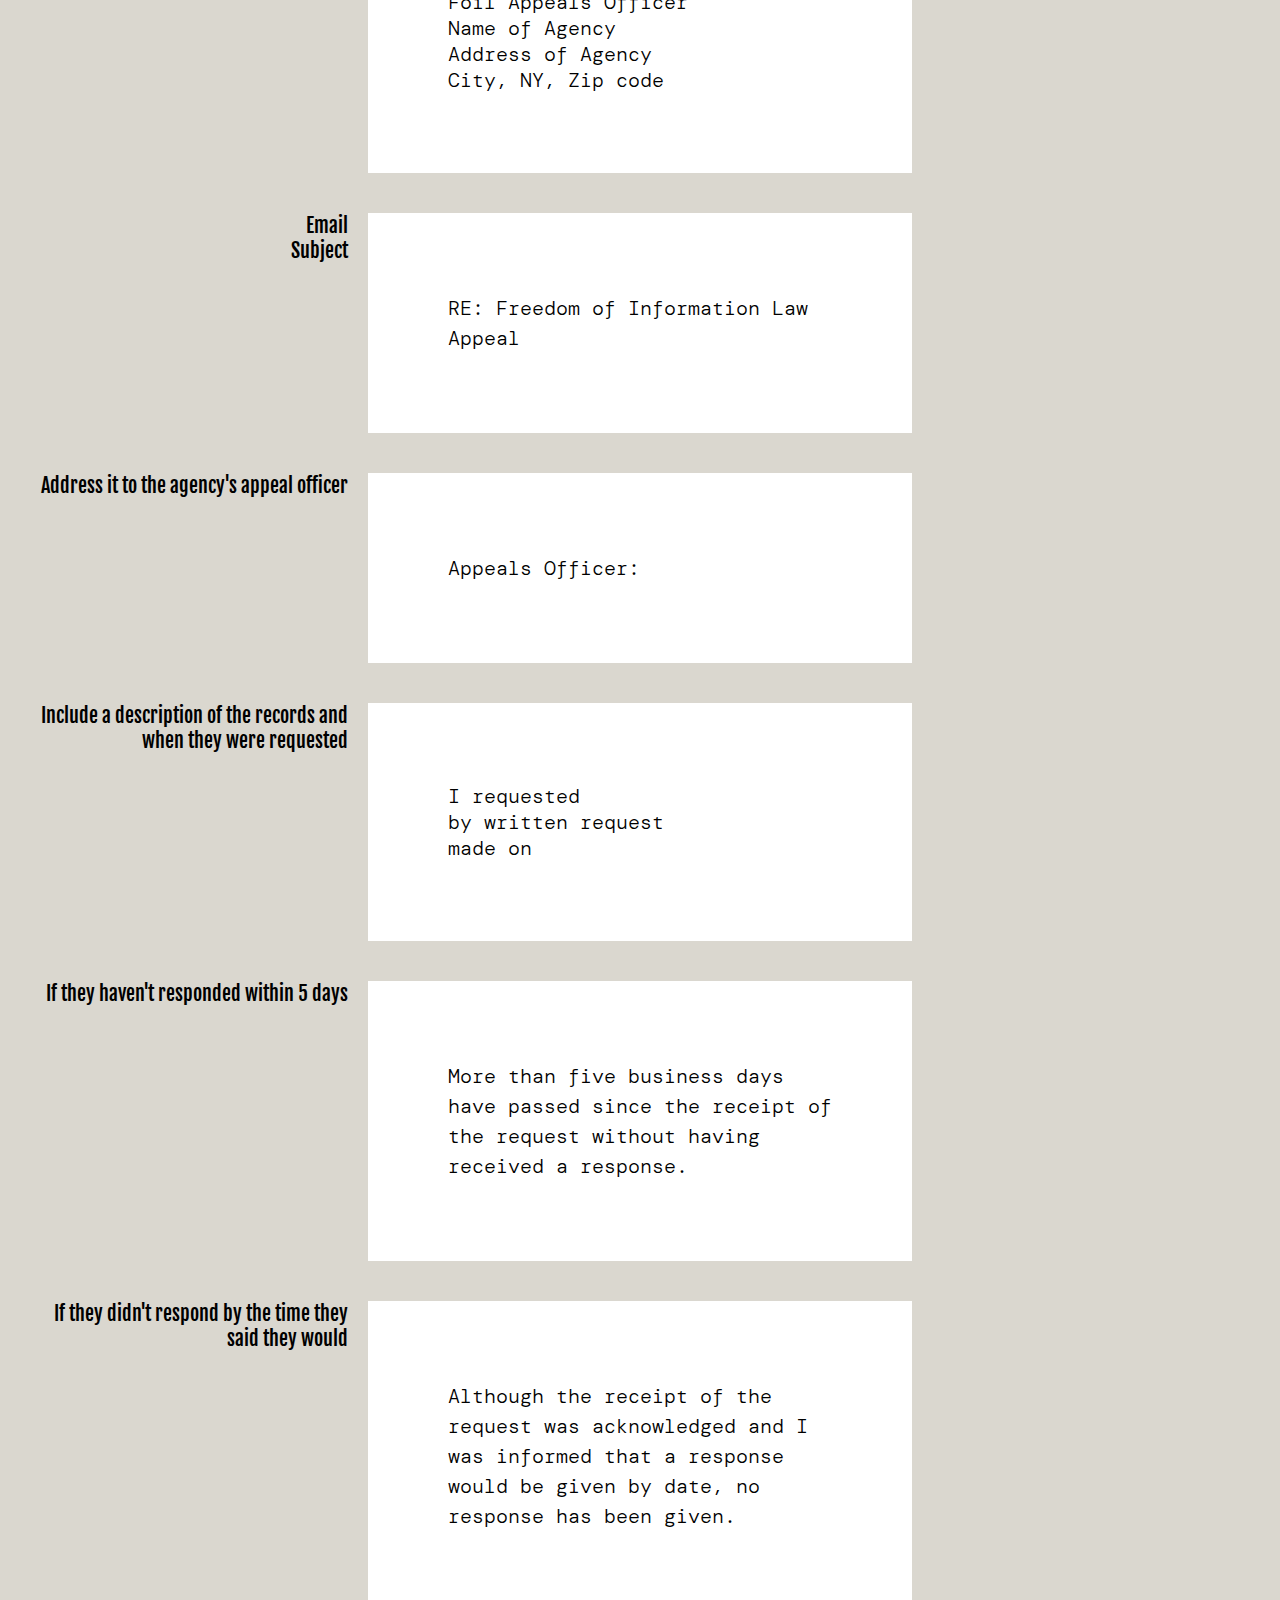
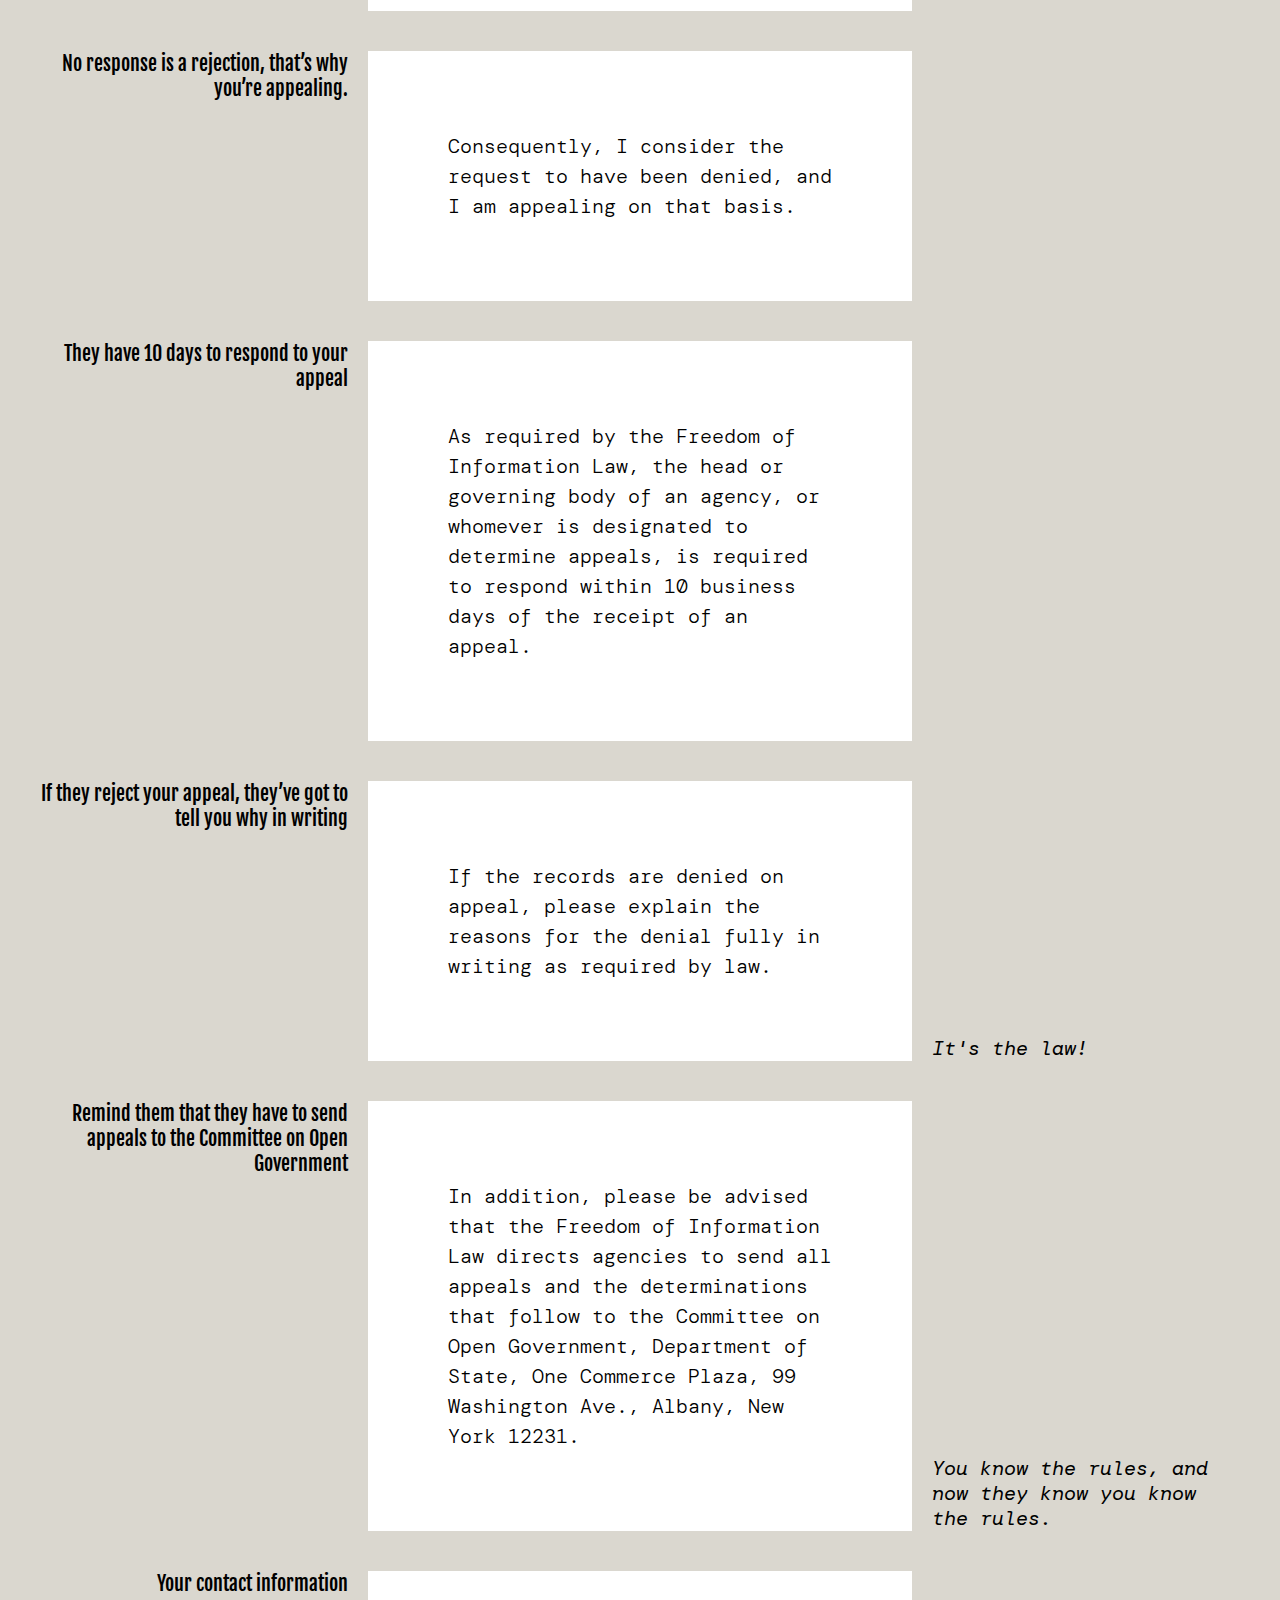
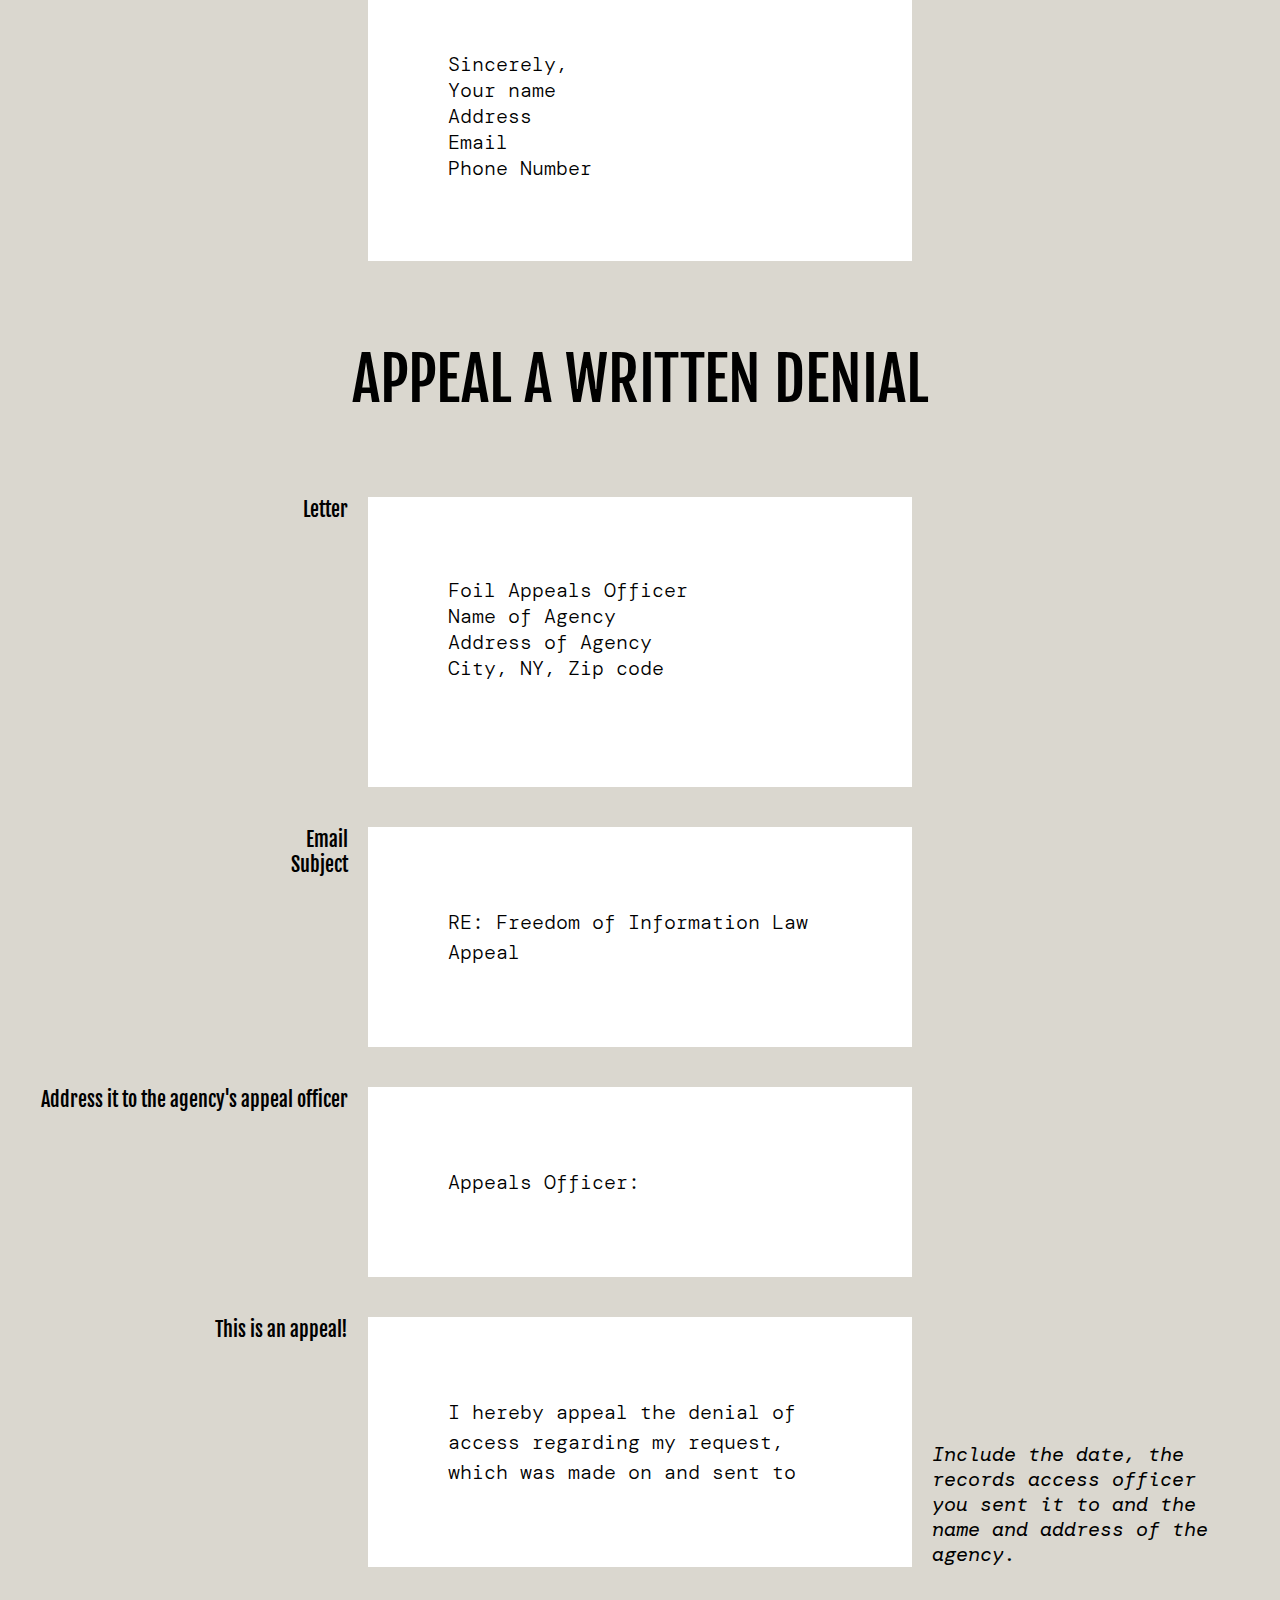
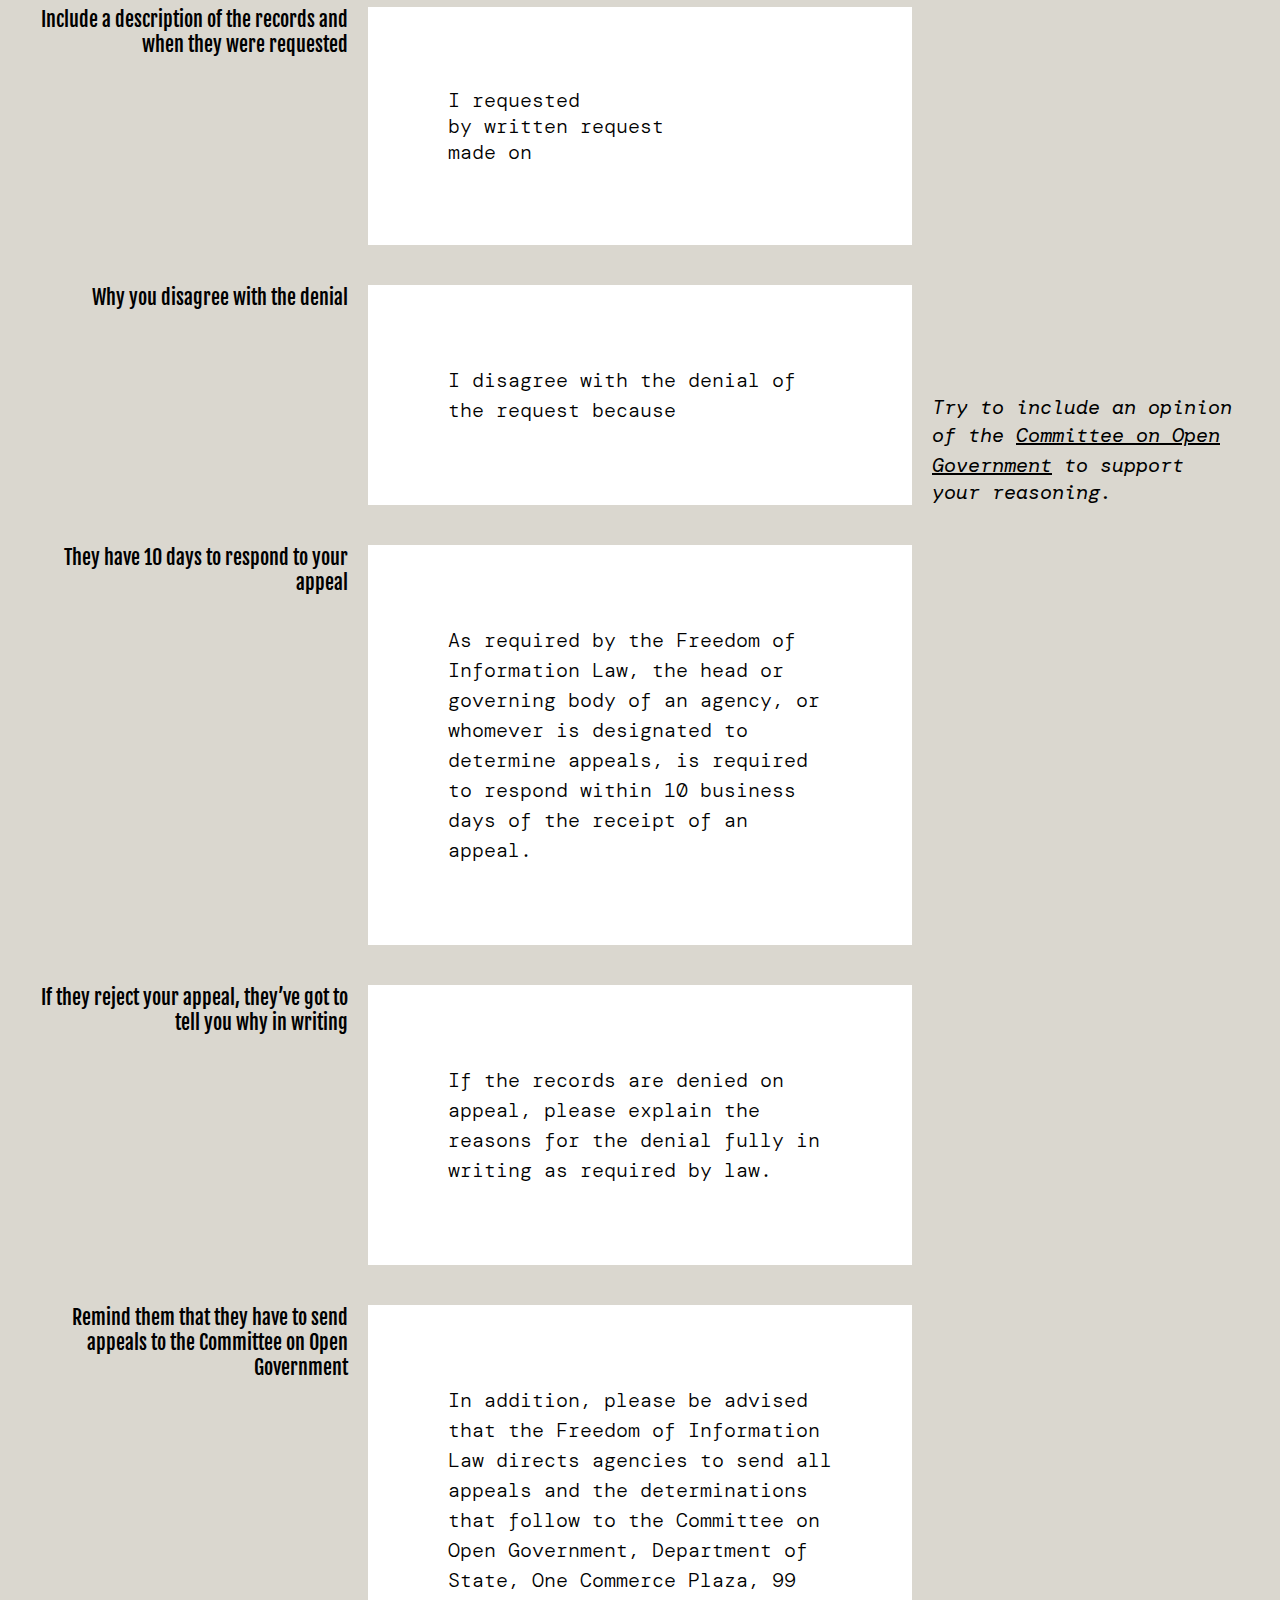
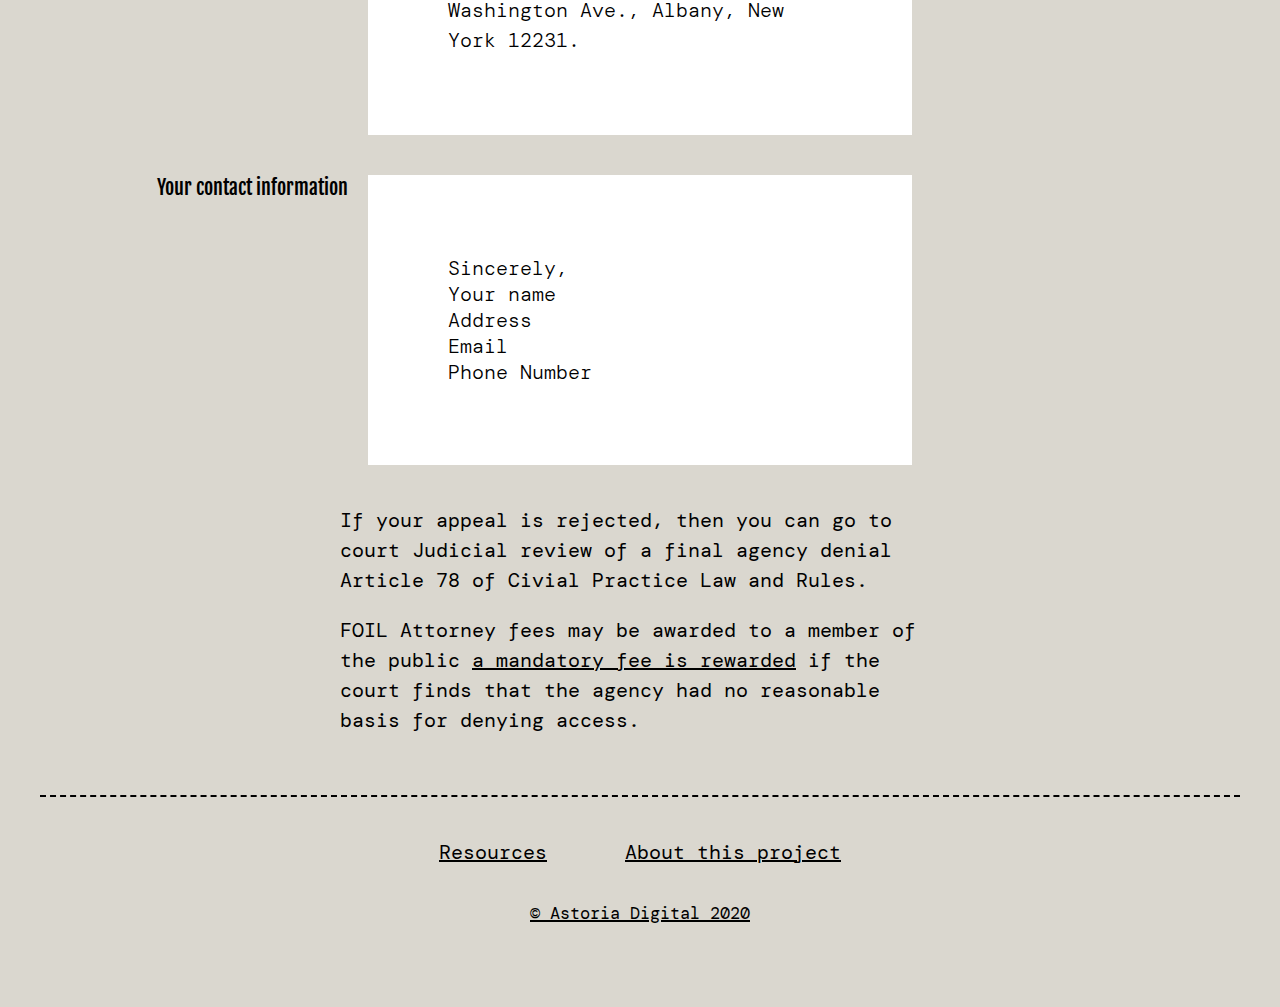
==== commit 5ef2c94e: "Style navigation menu" ====
--- a/index.html
+++ b/index.html
@@ -14,9 +14,13 @@
     <body>
 
 <header>
-        <nav>
+        <nav class="menu">
             <details>
-                <summary>Menu</summary>
+                <summary>
+                    <svg class="icon__menu" role="img" viewBox="0 0 100 100" width="50" height="50" xmlns="http://www.w3.org/2000/svg"><g fill="none" stroke="#000" stroke-linejoin="round" stroke-miterlimit="10"><path d="m17 45h66v10h-66zm0 23h66v10h-66zm0-46h66v10h-66z" stroke-width="2"/><path d="m73.5 28.5h-56.5m61.5 0h-2m-50 46h56m-61 0h2m44-23h-45m56 0h-2m-3 0h-3" stroke-linecap="round"/></g></svg>
+                    <svg class="icon__close" role="img" viewBox="0 0 100 100" height="50" width="50" xmlns="http://www.w3.org/2000/svg"><g fill="none" stroke="#000" stroke-linejoin="round" stroke-miterlimit="10"><path d="m82 25.275-7.274-7.274-24.726 24.726-24.724-24.731-7.273 7.272 24.724 24.732-24.727 24.727 7.274 7.274 24.726-24.726 24.722 24.728 7.274-7.271-24.723-24.73z" stroke-width="2"/><path d="m73.5 73.5 1 1m-5-5 2 2m0-43-21.5 21.5 17.5 17.5m7-42-1 1m-47 0-1-1m5 5-2-2m0 43 21.5-21.5-17.5-17.5m-7 42 1-1" stroke-linecap="round"/></g></svg>
+                    <span class="accessibility-hidden">Menu</span>
+                </summary>
                 <ul>
                     <li><a href="/">How to file a Freedom of Information Law Request in New York State</a></li>
                     <li><a href="#request-overview">The FOIL Request Letter</a></li>
--- a/style.css
+++ b/style.css
@@ -303,6 +303,36 @@
 
 }
 
+/* Menu */
+
+.menu details > summary {
+  list-style: none;
+}
+
+.menu details > summary::-webkit-details-marker {
+  display: none;
+}
+
+summary:hover {
+  cursor: pointer;
+}
+
+.menu details[open] .icon__close {
+  display: block;
+}
+
+.icon__close,
+.menu details[open] .icon__menu {
+  display: none;
+}
+
+.accessibility-hidden {
+  position: absolute !important;
+  height: 1px;
+  width: 1px;
+  overflow: hidden;
+  clip: rect(1px, 1px, 1px, 1px);
+}
 
 /* Footer */ 
 
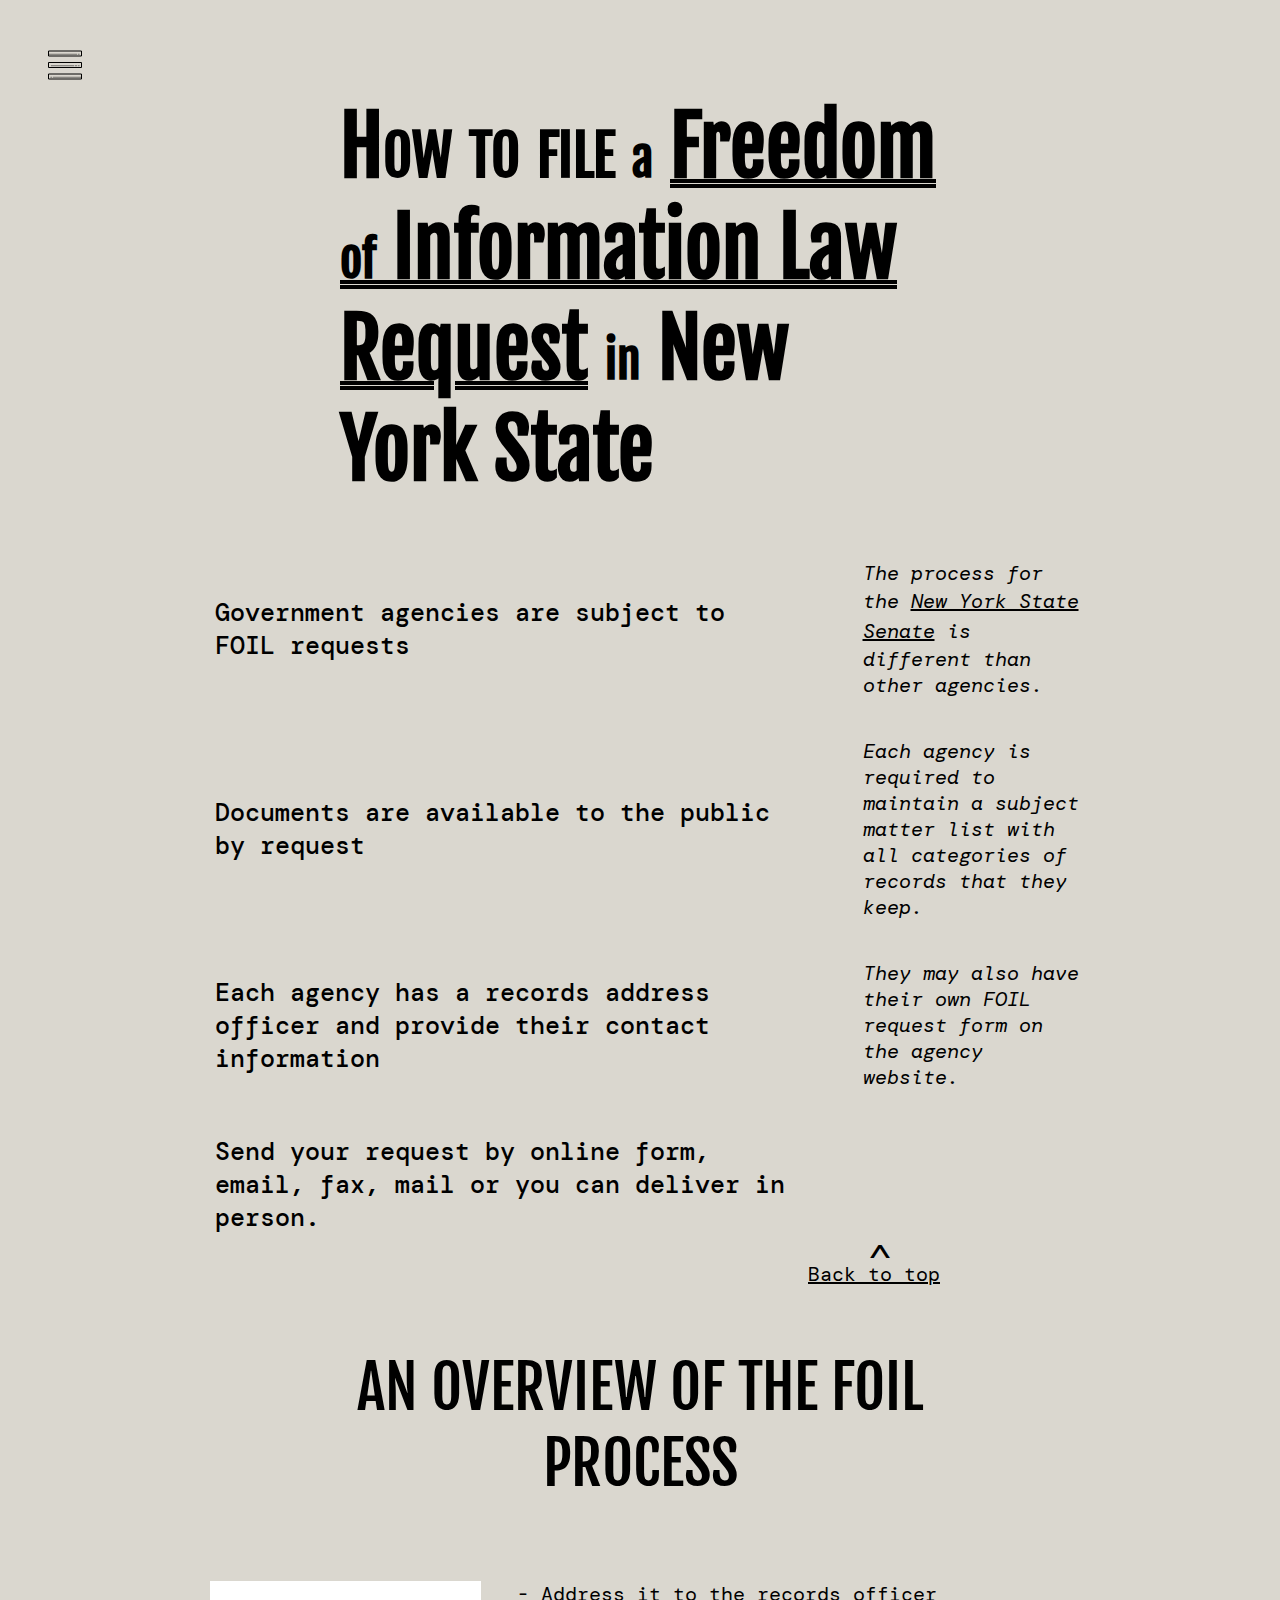
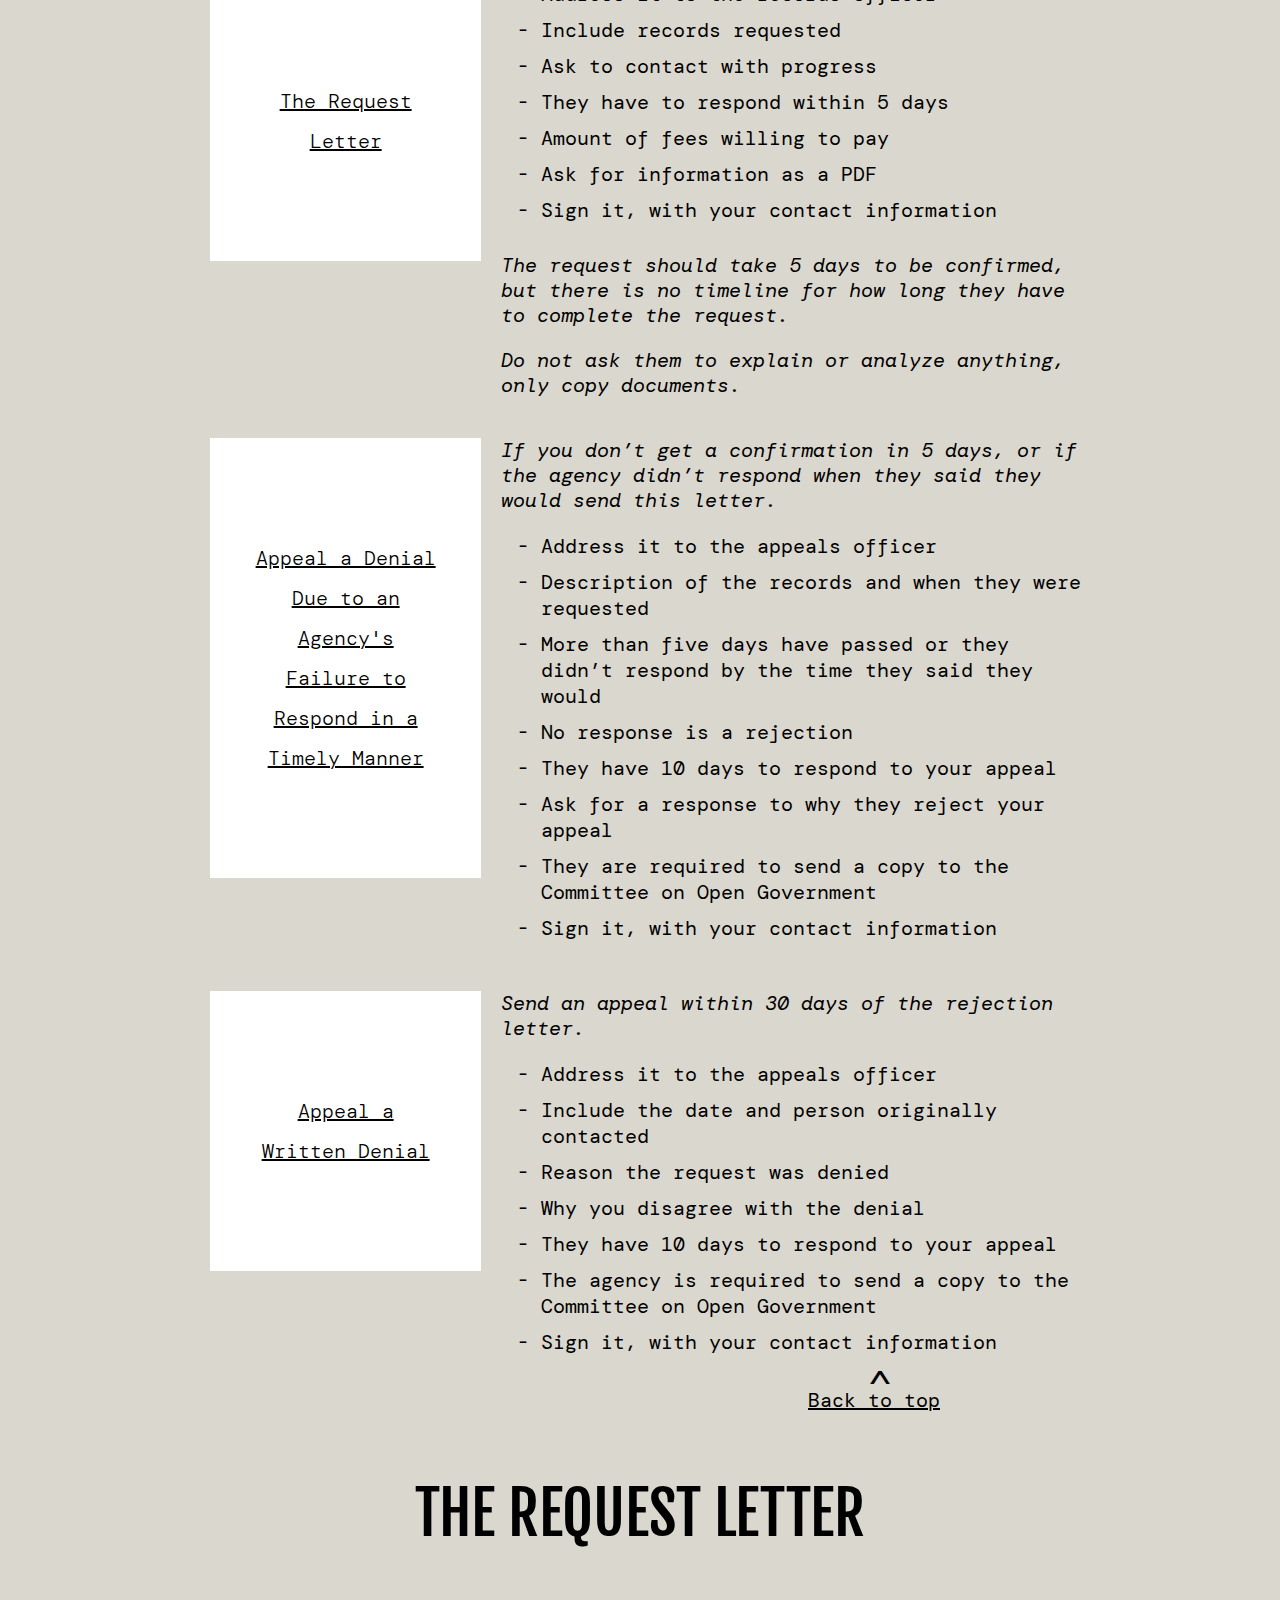
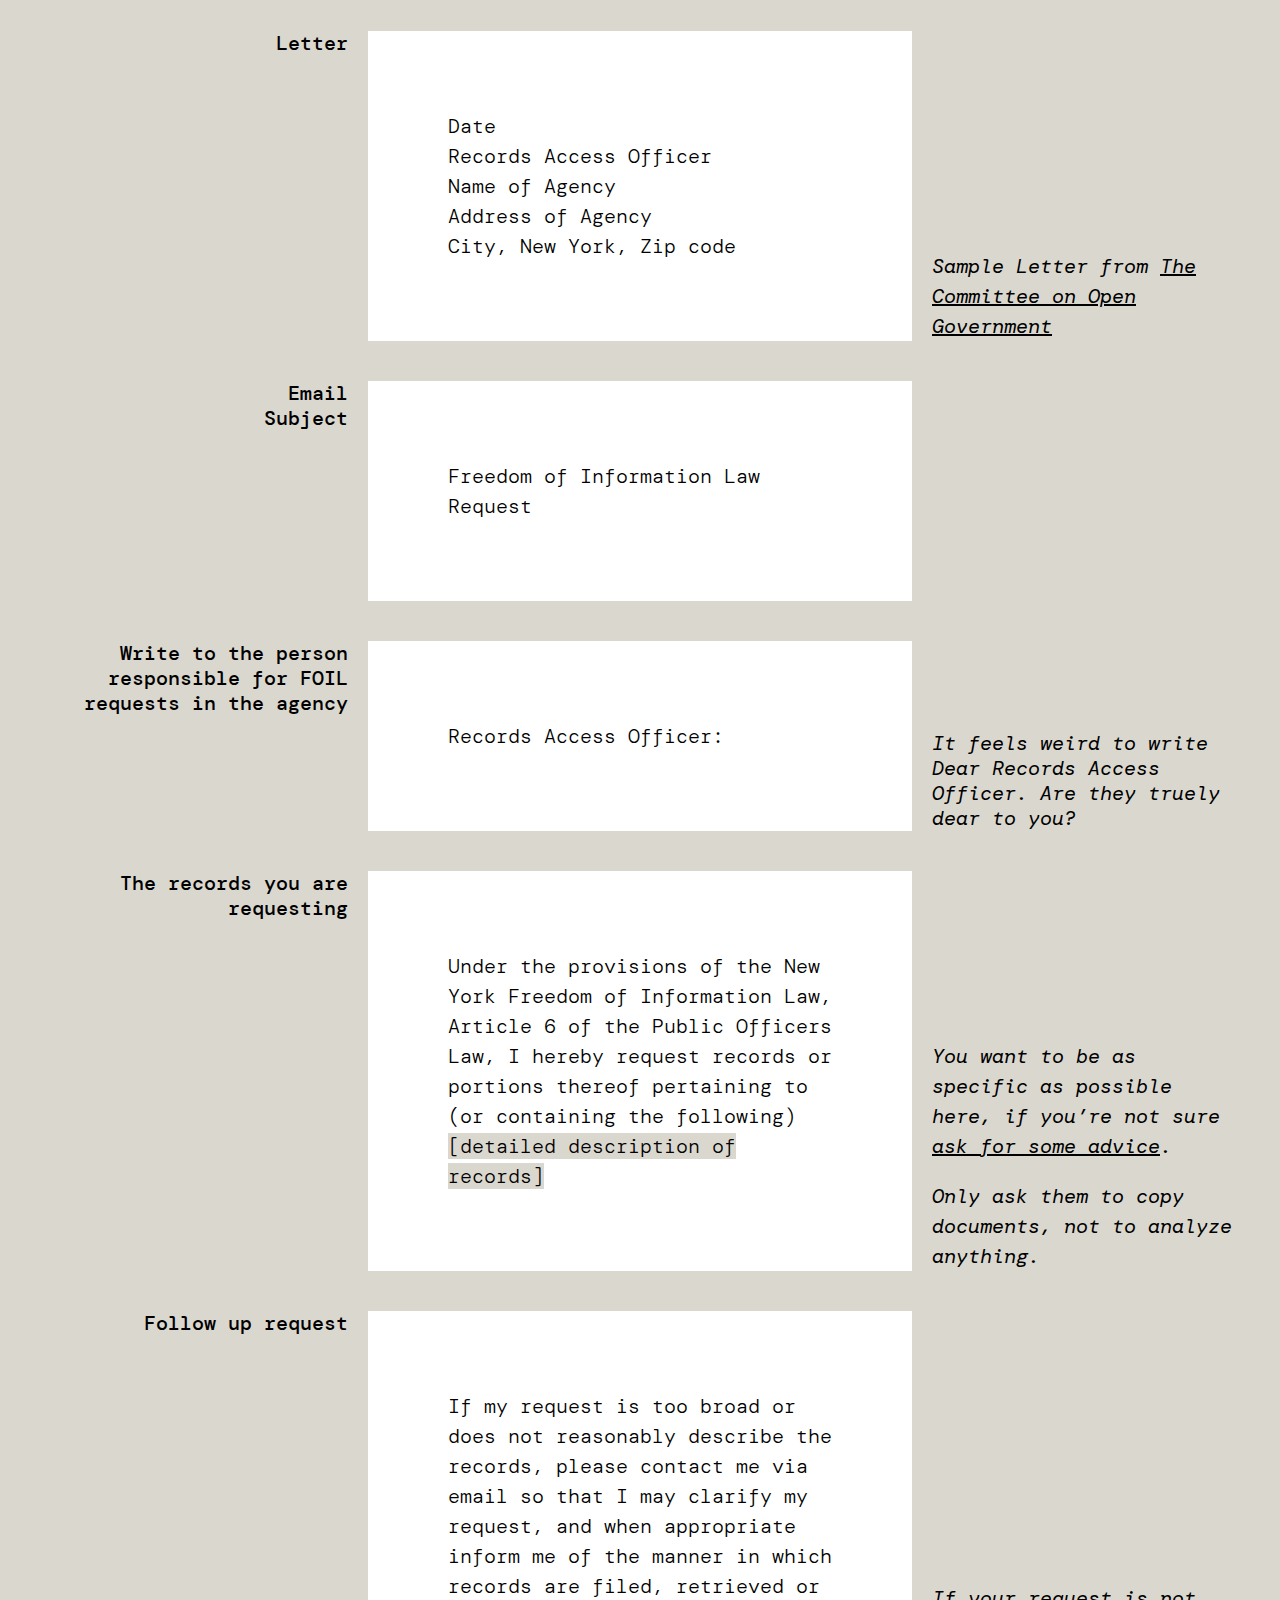
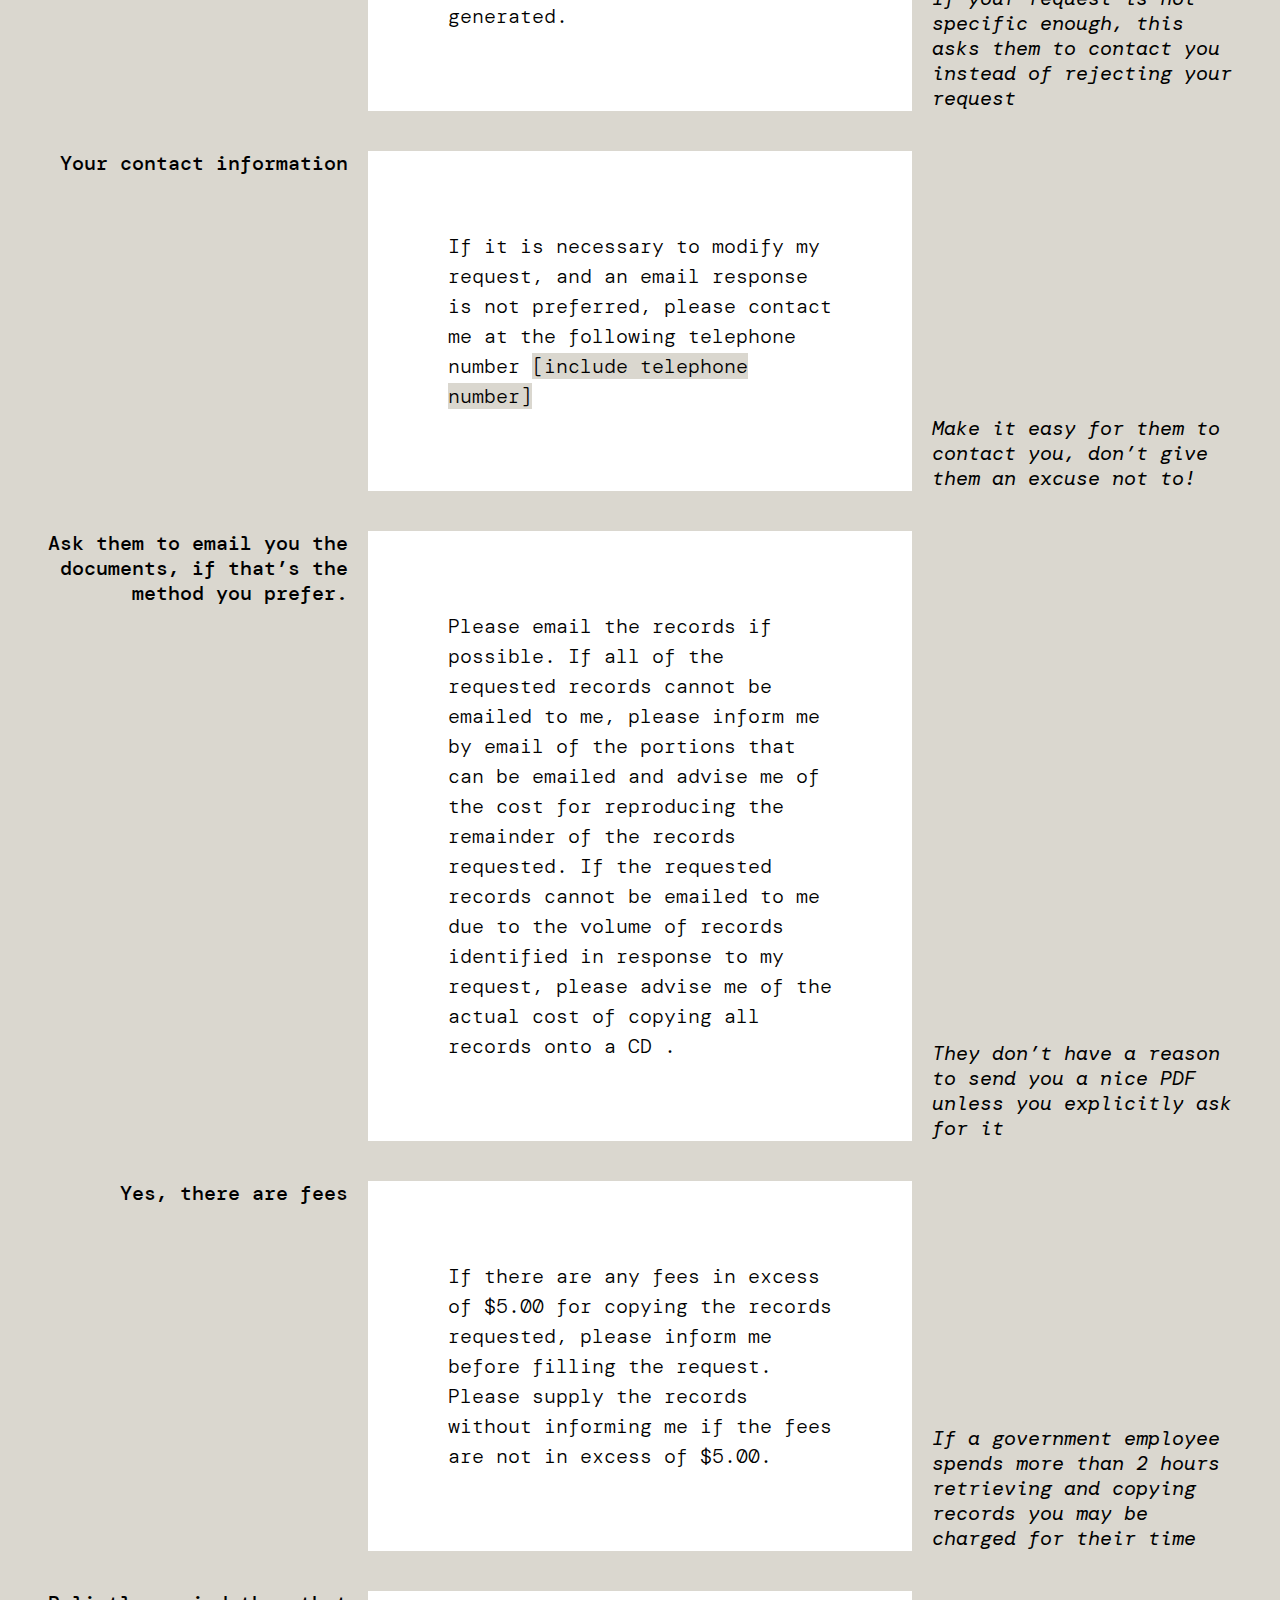
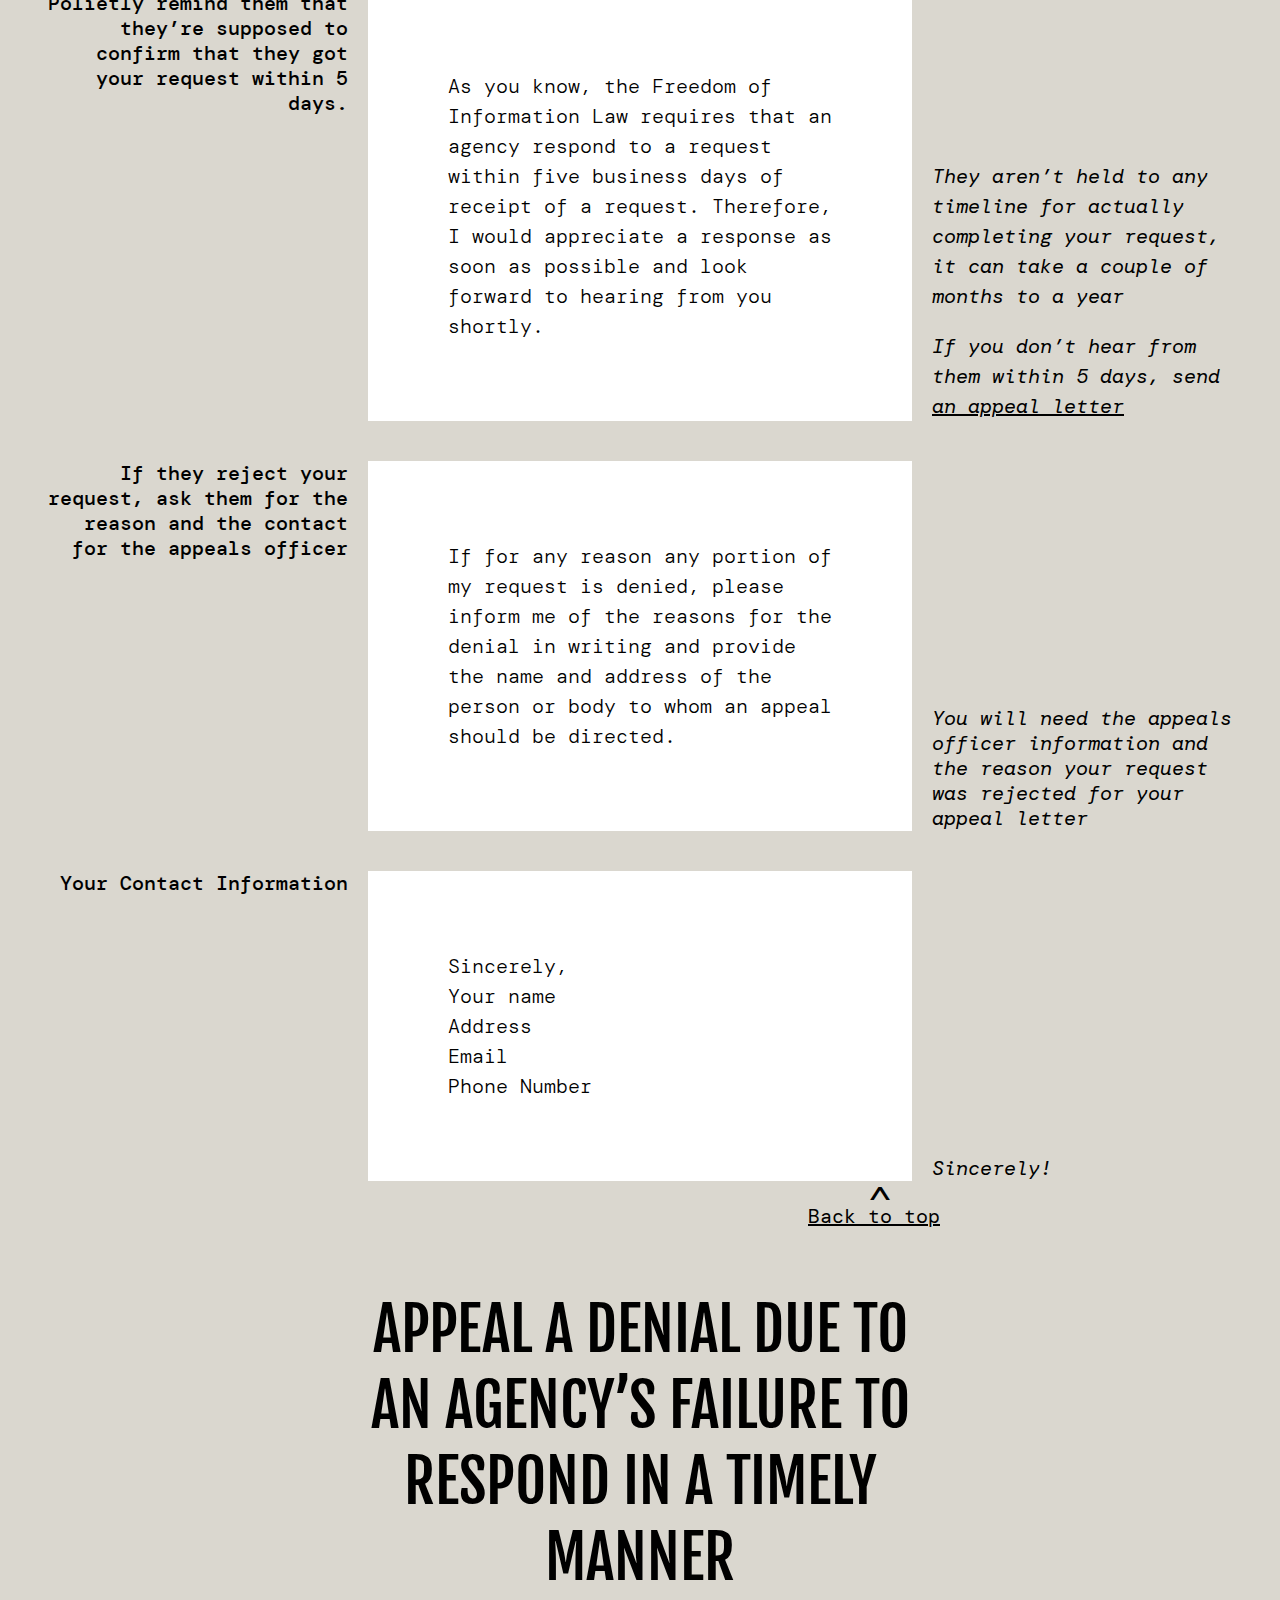
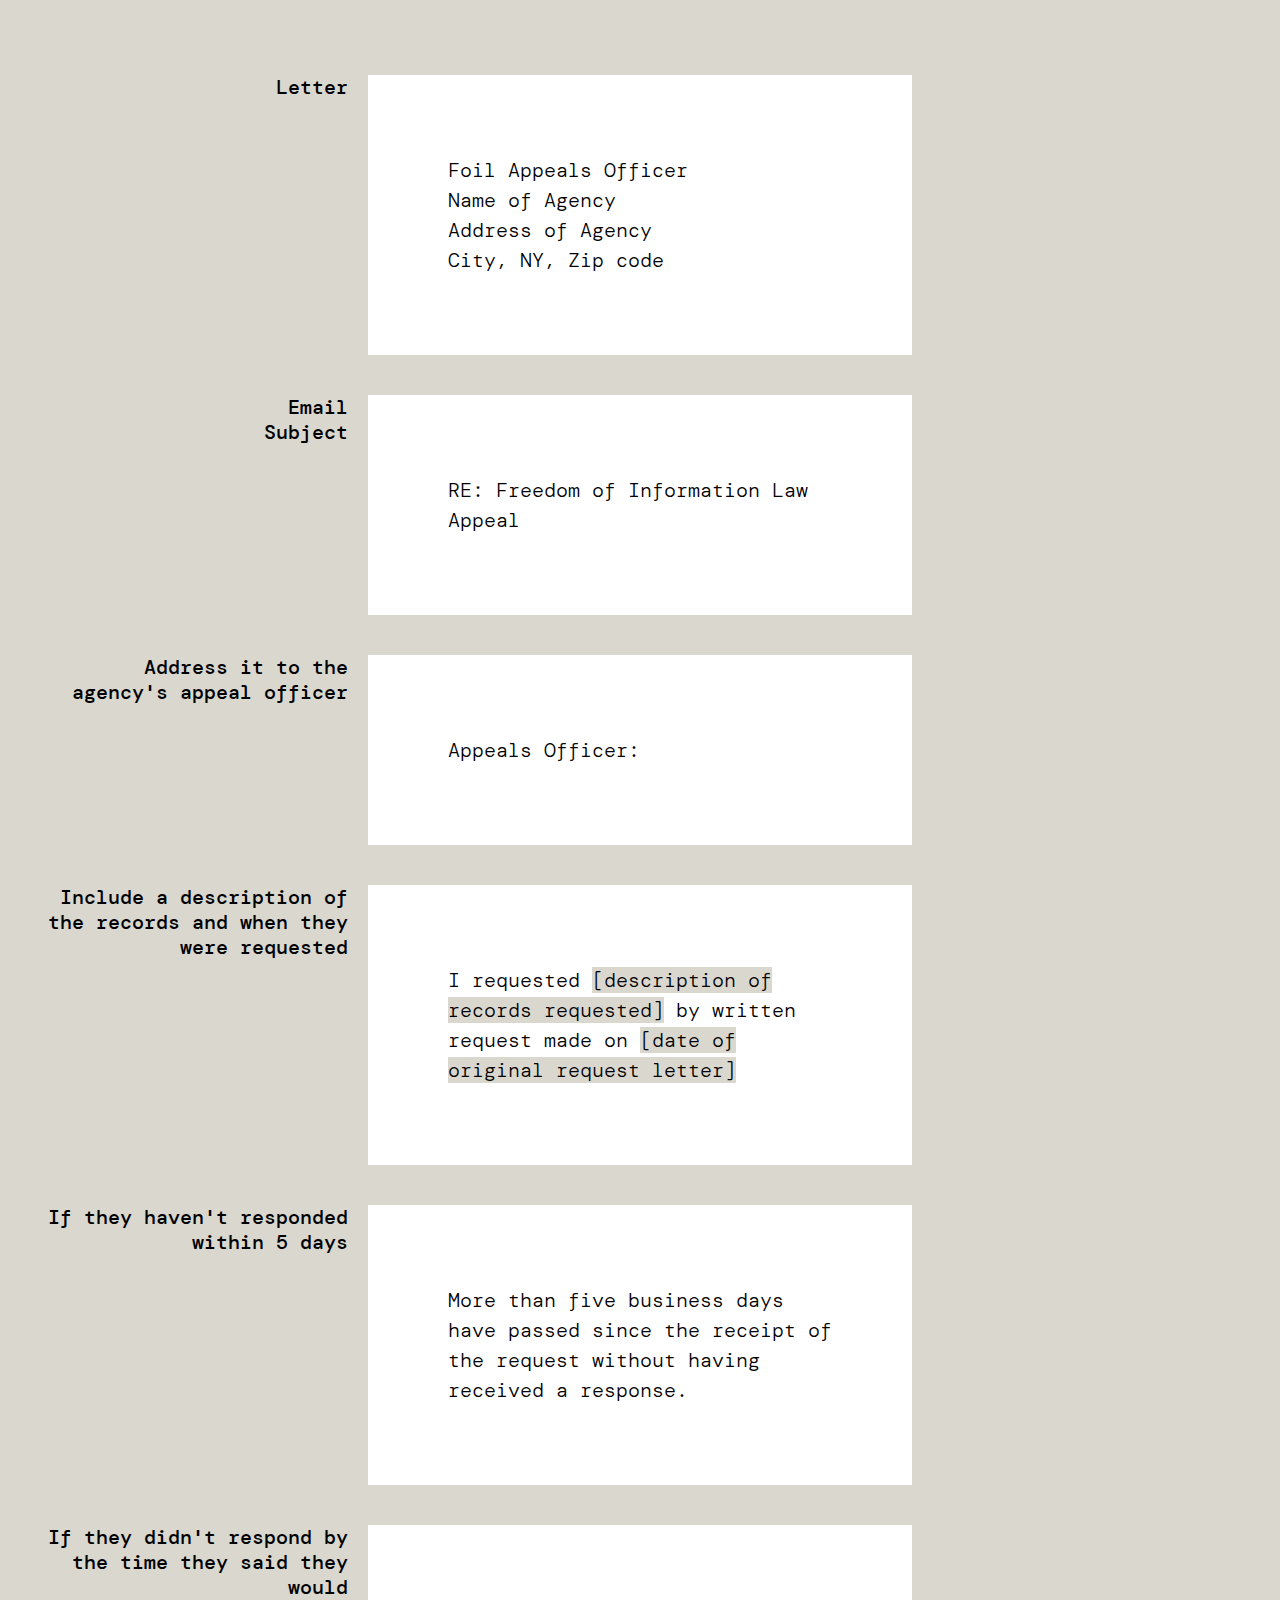
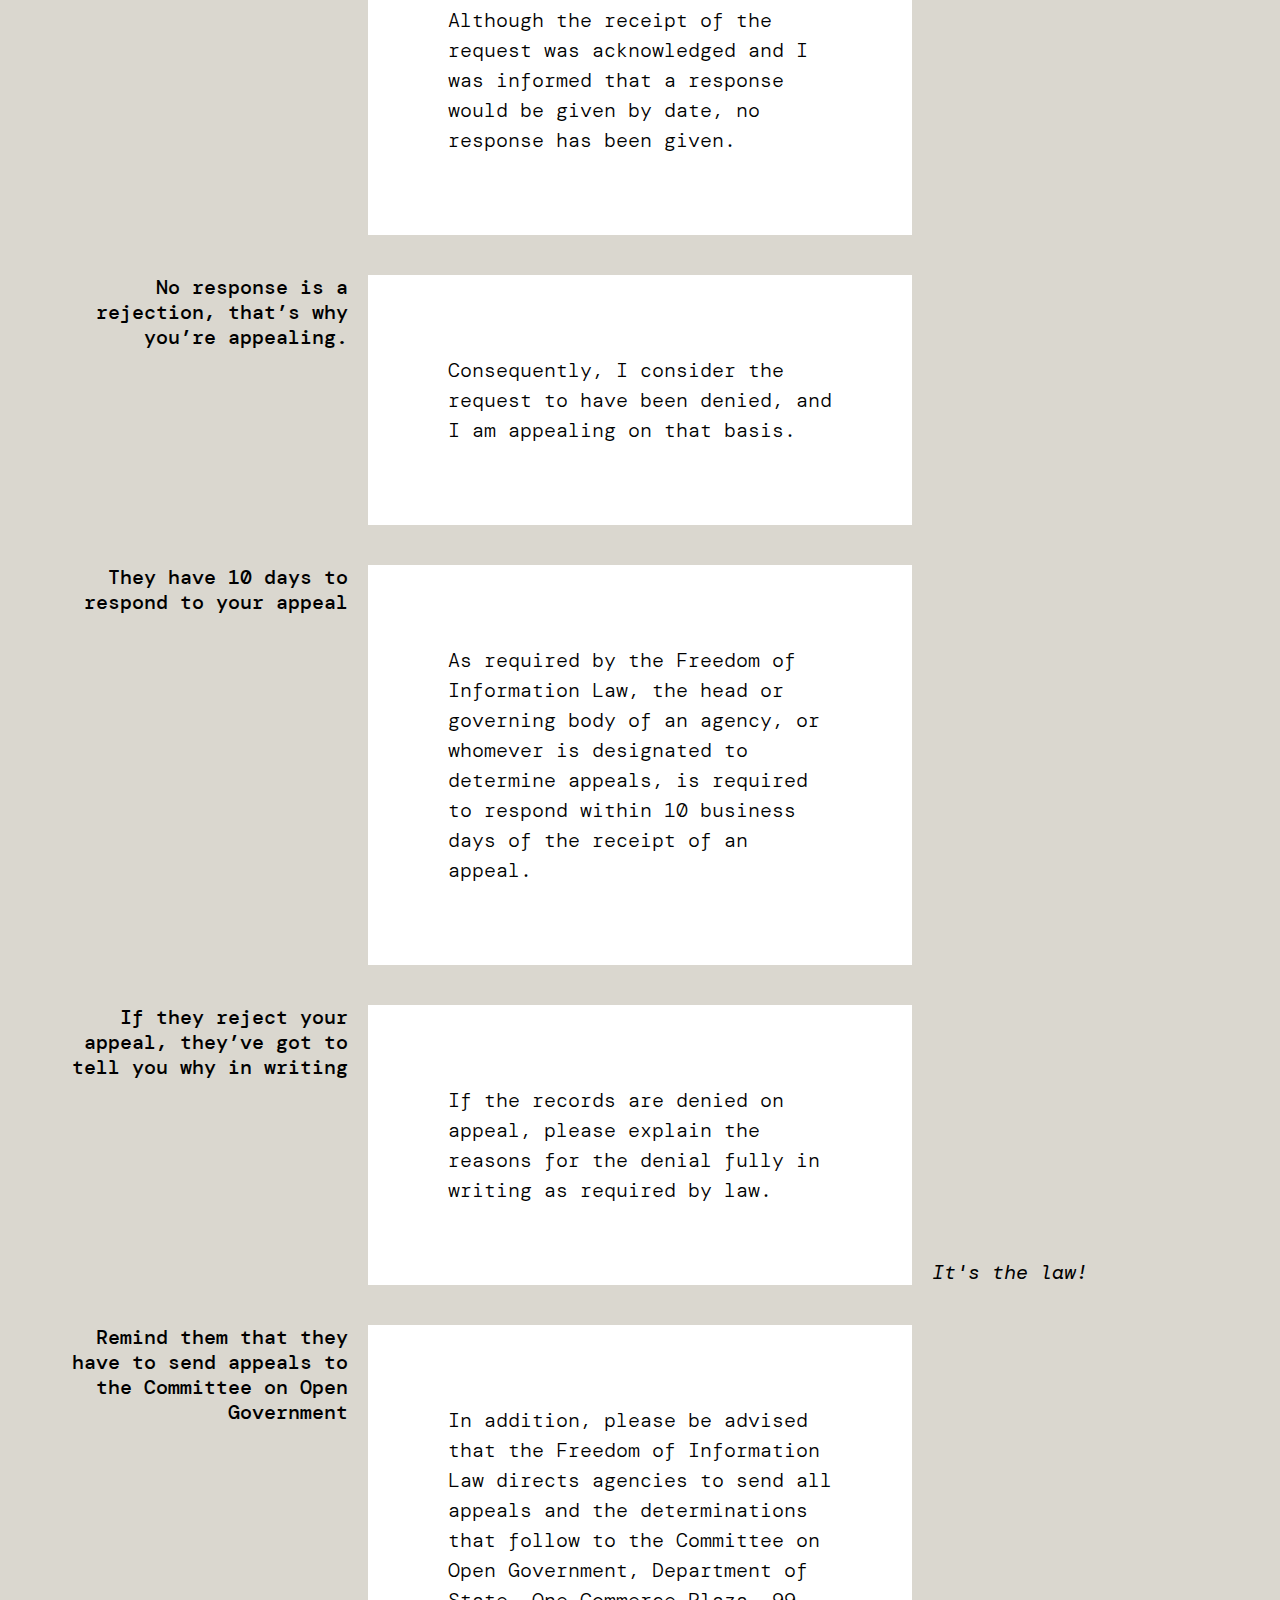
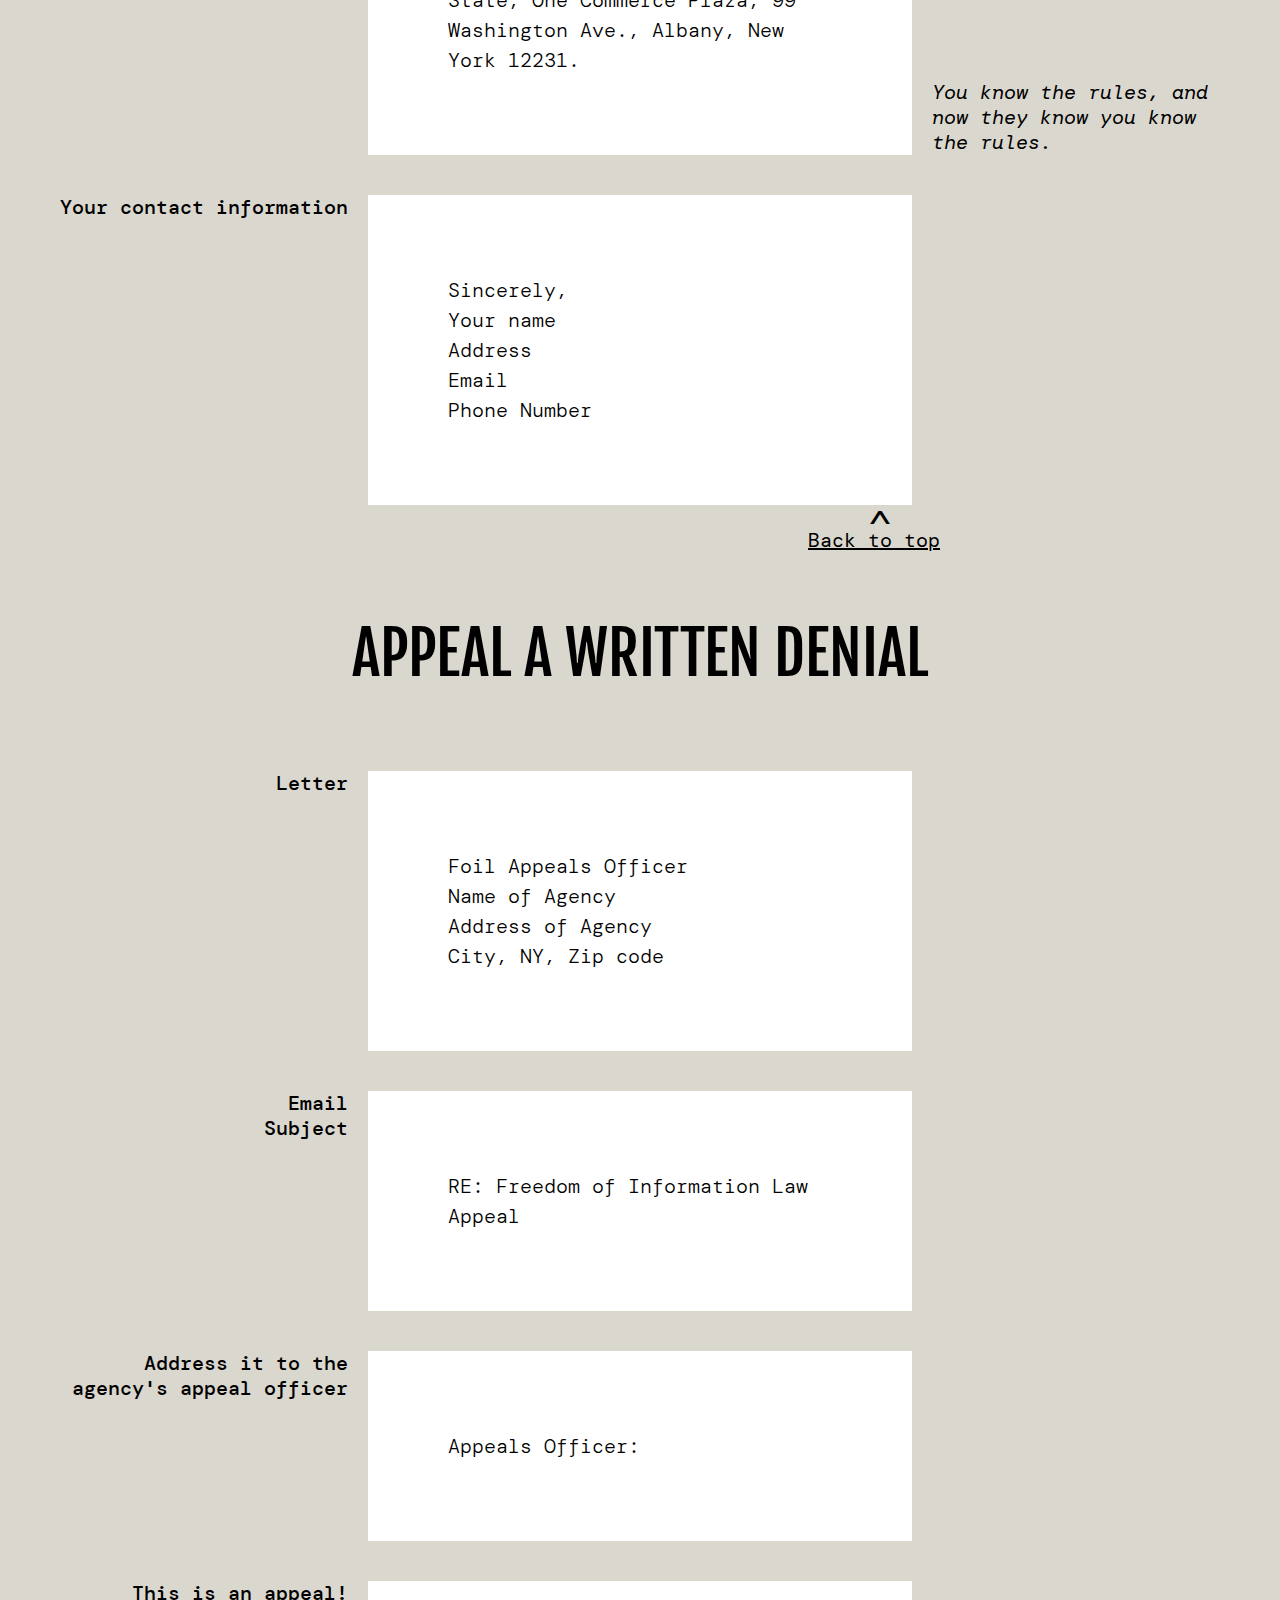
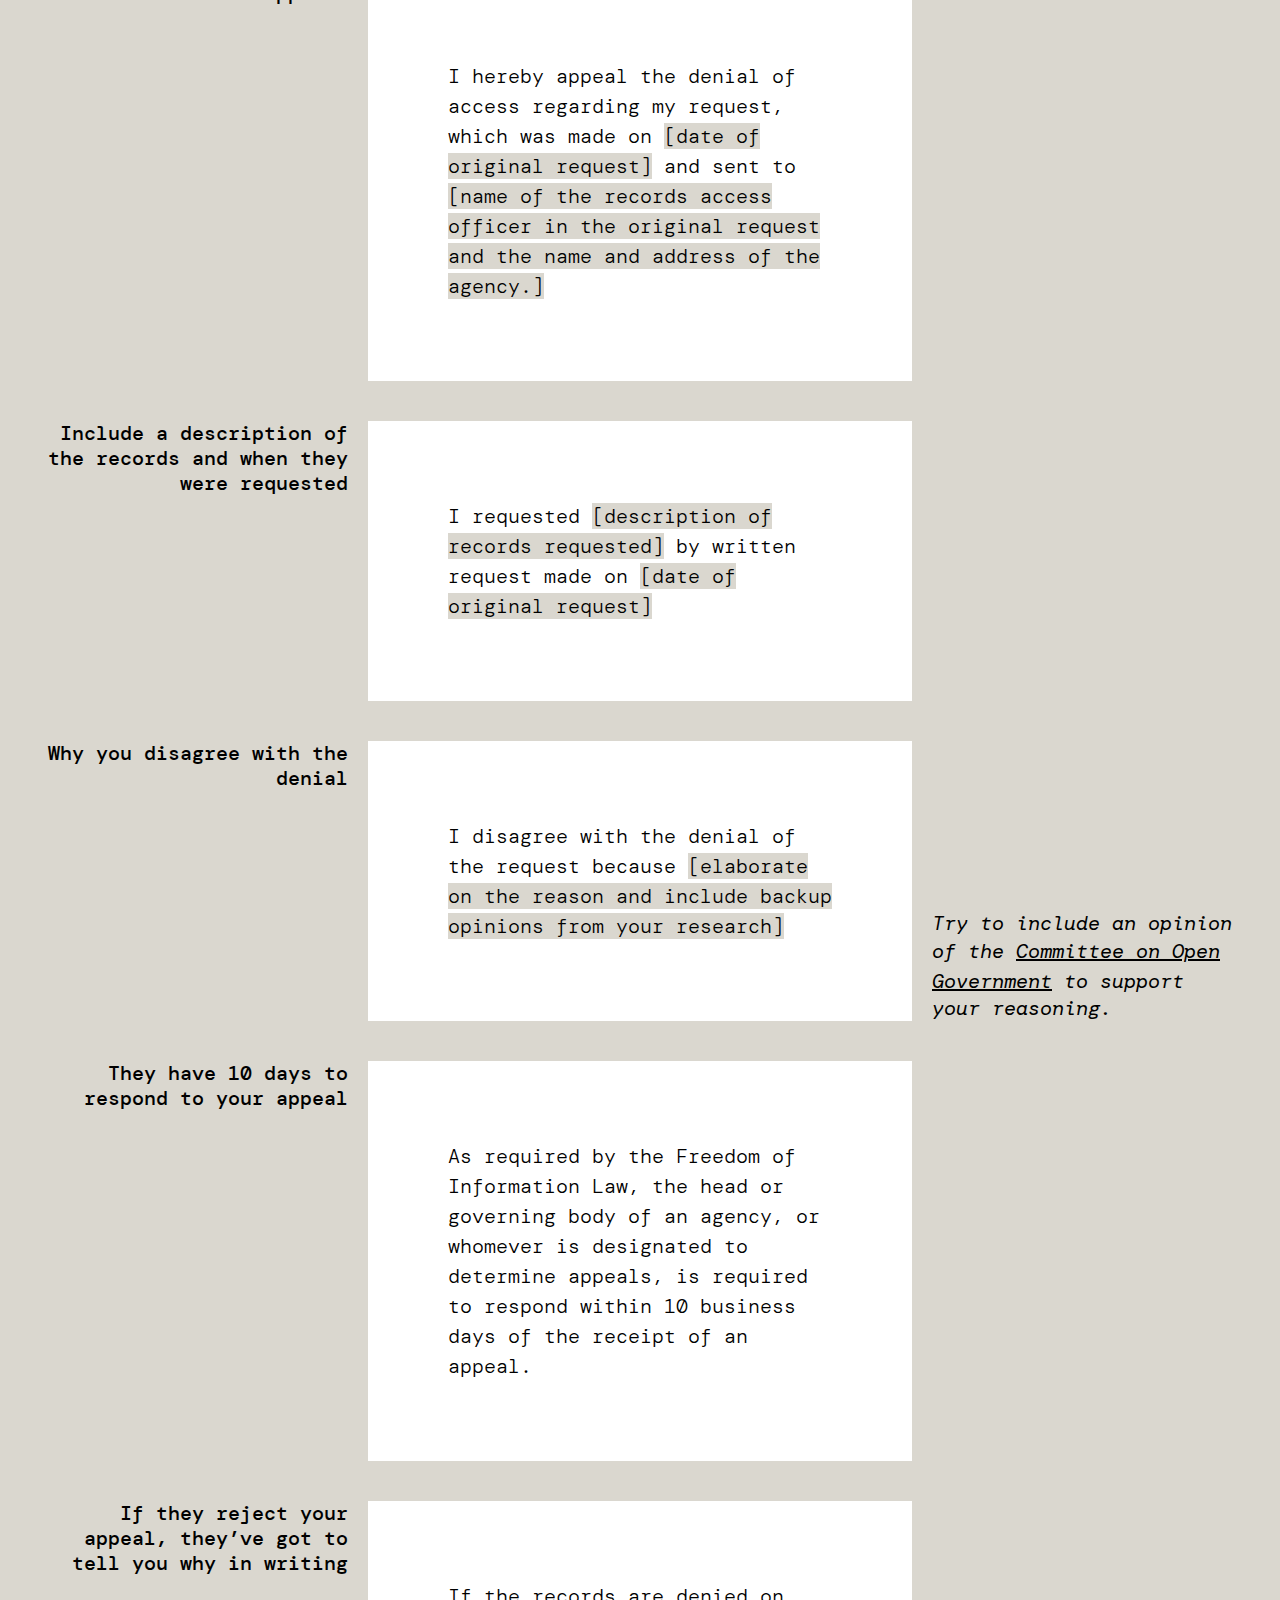
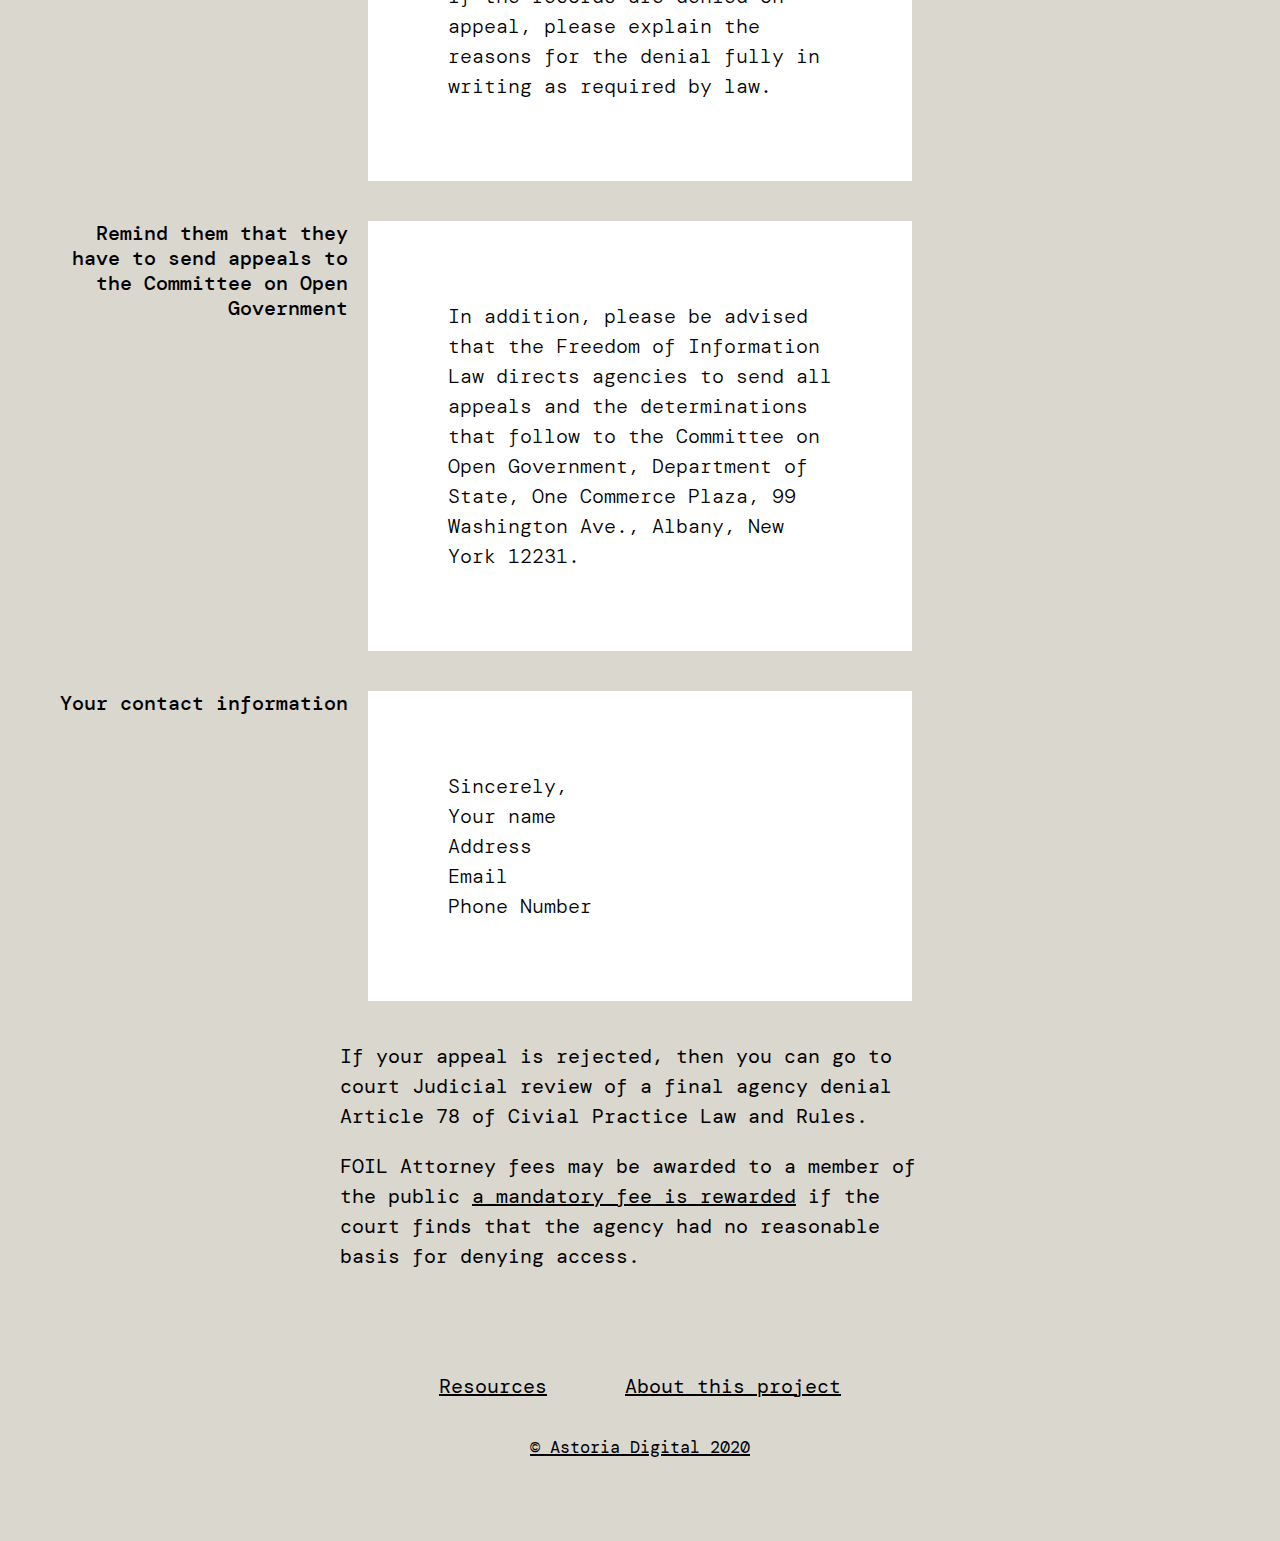
==== commit 76887032: "Merge pull request #6 from bronzehedwick/master" ====
--- a/index.html
+++ b/index.html
@@ -6,34 +6,32 @@
         <meta name="viewport" content="width=device-width, initial-scale=1">
         <title>FOIL Request How to file a Freedom of Information Law Request in New York State</title>
         <link rel="stylesheet" href="style.css">
-        <!-- <script src="/script.js" defer></script> -->
-
         <link href="https://fonts.googleapis.com/css2?family=DM+Mono:ital,wght@0,300;0,400;0,500;1,300;1,400;1,500&display=swap" rel="stylesheet">
         <link href="https://fonts.googleapis.com/css2?family=Fjalla+One&display=swap" rel="stylesheet">
     </head>
     <body>
 
-<header>
-        <nav class="menu">
-            <details>
-                <summary>
-                    <svg class="icon__menu" role="img" viewBox="0 0 100 100" width="50" height="50" xmlns="http://www.w3.org/2000/svg"><g fill="none" stroke="#000" stroke-linejoin="round" stroke-miterlimit="10"><path d="m17 45h66v10h-66zm0 23h66v10h-66zm0-46h66v10h-66z" stroke-width="2"/><path d="m73.5 28.5h-56.5m61.5 0h-2m-50 46h56m-61 0h2m44-23h-45m56 0h-2m-3 0h-3" stroke-linecap="round"/></g></svg>
-                    <svg class="icon__close" role="img" viewBox="0 0 100 100" height="50" width="50" xmlns="http://www.w3.org/2000/svg"><g fill="none" stroke="#000" stroke-linejoin="round" stroke-miterlimit="10"><path d="m82 25.275-7.274-7.274-24.726 24.726-24.724-24.731-7.273 7.272 24.724 24.732-24.727 24.727 7.274 7.274 24.726-24.726 24.722 24.728 7.274-7.271-24.723-24.73z" stroke-width="2"/><path d="m73.5 73.5 1 1m-5-5 2 2m0-43-21.5 21.5 17.5 17.5m7-42-1 1m-47 0-1-1m5 5-2-2m0 43 21.5-21.5-17.5-17.5m-7 42 1-1" stroke-linecap="round"/></g></svg>
-                    <span class="accessibility-hidden">Menu</span>
-                </summary>
-                <ul>
-                    <li><a href="/">How to file a Freedom of Information Law Request in New York State</a></li>
-                    <li><a href="#request-overview">The FOIL Request Letter</a></li>
-                    <li><a href="#timely">Appeal A Denial due to an Agency’s Failure to Respond in a Timely Manner</a></li>
-                    <li><a href="#denial">Appeal a Written Denial</a></li>
-                    <li><a href="/resources.html">Resources</a></li>
-                    <li><a href="/resources.html#about">About this project</a></li>
-                </ul>
-            </details>
-        </nav>
-
-        <h1><span class="title__how-to">How to file</span> <span class="title__connecting">a</span> <span class="title__request">Freedom <span class="title__connecting">of</span> Information Law Request</span> <span class="title__connecting">in</span> <span class="title__place">New York State</span></h1>
-</header>
+        <header>
+            <nav class="menu">
+                <details>
+                    <summary>
+                        <svg class="icon__menu" role="img" viewBox="0 0 100 100" width="50" height="50" xmlns="http://www.w3.org/2000/svg"><g fill="none" stroke="#000" stroke-linejoin="round" stroke-miterlimit="10"><path d="m17 45h66v10h-66zm0 23h66v10h-66zm0-46h66v10h-66z" stroke-width="2"/><path d="m73.5 28.5h-56.5m61.5 0h-2m-50 46h56m-61 0h2m44-23h-45m56 0h-2m-3 0h-3" stroke-linecap="round"/></g></svg>
+                        <svg class="icon__close" role="img" viewBox="0 0 100 100" height="50" width="50" xmlns="http://www.w3.org/2000/svg"><g fill="none" stroke="#000" stroke-linejoin="round" stroke-miterlimit="10"><path d="m82 25.275-7.274-7.274-24.726 24.726-24.724-24.731-7.273 7.272 24.724 24.732-24.727 24.727 7.274 7.274 24.726-24.726 24.722 24.728 7.274-7.271-24.723-24.73z" stroke-width="2"/><path d="m73.5 73.5 1 1m-5-5 2 2m0-43-21.5 21.5 17.5 17.5m7-42-1 1m-47 0-1-1m5 5-2-2m0 43 21.5-21.5-17.5-17.5m-7 42 1-1" stroke-linecap="round"/></g></svg>
+                        <span class="accessibility-hidden">Menu</span>
+                    </summary>
+                    <ul>
+                        <li><a href="/">How to file a Freedom of Information Law Request in New York State</a></li>
+                        <li><a href="#request-overview">The FOIL Request Letter</a></li>
+                        <li><a href="#timely">Appeal A Denial due to an Agency’s Failure to Respond in a Timely Manner</a></li>
+                        <li><a href="#denial">Appeal a Written Denial</a></li>
+                        <li><a href="/resources.html">Resources</a></li>
+                        <li><a href="/resources.html#about">About this project</a></li>
+                    </ul>
+                </details>
+            </nav>
+
+            <h1><span class="title__how-to">How to file</span> <span class="title__connecting">a</span> <span class="title__request">Freedom <span class="title__connecting">of</span> Information Law Request</span> <span class="title__connecting">in</span> <span class="title__place">New York State</span></h1>
+        </header>
 
         <dl id="introduction">
             <dt class="introduction-term">Government agencies are subject to FOIL requests</dt>
@@ -46,71 +44,75 @@
             <dd class="introduction-definition"></dd>
         </dl>
 
+        <p class="back-to-top"><a href="#">Back to top</a></p>
+
         <h2 id="foil-overview">An Overview of the FOIL Process</h2>
 
-    <section class="foil-overview">
+        <section class="foil-overview">
             <h3 id="foil-overview__request-letter"><a href="#request-letter">The Request Letter</a></h3>
-            
-        <div class="foil-overview__information">
-            <ol class="foil-overview__list">
-                <li>Address it to the records officer</li>
-                <li>Include records requested</li>
-                <li>Ask to contact with progress</li>
-                <li>They have to respond within 5 days </li>
-                <li>Amount of fees willing to pay</li>
-                <li>Ask for information as a PDF</li>
-                <li>Sign it, with your contact information</li>
-            </ol>
-            <p class="foil-overview__annotation">The request should take 5 days to be confirmed, but there is no timeline for how long they have to complete the request.</p>
-            <p class="foil-overview__annotation">Do not ask them to explain or analyze anything, only copy documents.</p>
-        </div>
-
-        
+
+            <div class="foil-overview__information">
+                <ul class="foil-overview__list">
+                    <li>Address it to the records officer</li>
+                    <li>Include records requested</li>
+                    <li>Ask to contact with progress</li>
+                    <li>They have to respond within 5 days </li>
+                    <li>Amount of fees willing to pay</li>
+                    <li>Ask for information as a PDF</li>
+                    <li>Sign it, with your contact information</li>
+                </ul>
+                <p class="foil-overview__annotation">The request should take 5 days to be confirmed, but there is no timeline for how long they have to complete the request.</p>
+                <p class="foil-overview__annotation">Do not ask them to explain or analyze anything, only copy documents.</p>
+            </div>
+
+
             <h3 id="foil-overview__timely-appeal"><a href="#timely">Appeal a Denial Due to an Agency's Failure to Respond in a Timely Manner</a></h3>
-        
-        <div class="foil-overview__information">    
-            <p class="foil-overview__annotation">If you don’t get a confirmation in 5 days, or if the agency didn’t respond when they said they would send this letter.</p>
-            <ol class="foil-overview__list">
-                <li>Address it to the appeals officer</li>
-                <li>Description of the records and when they were requested</li>
-                <li>More than five days have passed or they didn’t respond by the time they said they would</li>
-                <li>No response is a rejection</li>
-                <li>They have 10 days to respond to your appeal</li>
-                <li>Ask for a response to why they reject your appeal</li>
-                <li>They are required to send a copy to the Committee on Open Government</li>
-                <li>Sign it, with your contact information</li>
-            </ol>
+
+            <div class="foil-overview__information">
+                <p class="foil-overview__annotation">If you don’t get a confirmation in 5 days, or if the agency didn’t respond when they said they would send this letter.</p>
+                <ul class="foil-overview__list">
+                    <li>Address it to the appeals officer</li>
+                    <li>Description of the records and when they were requested</li>
+                    <li>More than five days have passed or they didn’t respond by the time they said they would</li>
+                    <li>No response is a rejection</li>
+                    <li>They have 10 days to respond to your appeal</li>
+                    <li>Ask for a response to why they reject your appeal</li>
+                    <li>They are required to send a copy to the Committee on Open Government</li>
+                    <li>Sign it, with your contact information</li>
+                </ul>
             </div>
 
 
             <h3 id="foil-overview__appeal-denial"><a href="#denial">Appeal a Written Denial</a></h3>
-            
-        <div class="foil-overview__information">
-            <p class="foil-overview__annotation">Send an appeal within 30 days of the rejection letter.</p>
-            <ol class="foil-overview__list">
-                <li>Address it to the appeals officer</li>
-                <li>Include the date and person originally contacted</li>
-                <li>Reason the request was denied</li>
-                <li>Why you disagree with the denial</li>
-                <li>They have 10 days to respond to your appeal</li>
-                <li>The agency is required to send a copy to the Committee on Open Government</li>
-                <li>Sign it, with your contact information</li>
-            </ol>
-        </div>
+
+            <div class="foil-overview__information">
+                <p class="foil-overview__annotation">Send an appeal within 30 days of the rejection letter.</p>
+                <ul class="foil-overview__list">
+                    <li>Address it to the appeals officer</li>
+                    <li>Include the date and person originally contacted</li>
+                    <li>Reason the request was denied</li>
+                    <li>Why you disagree with the denial</li>
+                    <li>They have 10 days to respond to your appeal</li>
+                    <li>The agency is required to send a copy to the Committee on Open Government</li>
+                    <li>Sign it, with your contact information</li>
+                </ul>
+            </div>
         </section>
 
         <section class="letter">
+            <p class="back-to-top"><a href="#">Back to top</a></p>
+
             <h2 id="request-letter">The Request Letter</h2>
 
             <div class="letter-segment">
                 <h3 id="request-letter__letter" class="letter-segment__heading">Letter</h3>
-               
-                <pre class="letter-segment__body">
-Date
-Records Access Officer
-Name of Agency
-Address of Agency
-City, New York, Zip code</pre>
+
+                <p class="letter-segment__body">
+                    Date <br>
+                    Records Access Officer<br>
+                    Name of Agency<br>
+                    Address of Agency<br>
+                    City, New York, Zip code</p>
 
                 <p class="letter-segment__annotation">Sample Letter from <a href="https://www.dos.ny.gov/coog/index.html" target="_blank">The Committee on Open Government</a></p>
             </div>
@@ -118,23 +120,23 @@
             <div class="letter-segment">
                 <h3 class="letter-segment__heading">Email<br>Subject</h3>
                 <p class="letter-segment__body">
-Freedom of Information Law Request</p>
+                    Freedom of Information Law Request</p>
                 <p class="letter-segment__annotation"></p>
             </div>
 
             <div class="letter-segment">
                 <h3 class="letter-segment__heading">Write to the person responsible for FOIL requests in the agency</h3>
                 <p class="letter-segment__body">
-Records Access Officer:</p>
+                    Records Access Officer:</p>
                 <p class="letter-segment__annotation">It feels weird to write <em>Dear</em> Records Access Officer. Are they truely dear to you?</p>
             </div>
 
             <div class="letter-segment">
                 <h3 class="letter-segment__heading">The records you are requesting</h3>
                 <p class="letter-segment__body">
-Under the provisions of the New York Freedom of Information Law,
-Article 6 of the Public Officers Law, I hereby request records 
-or portions thereof pertaining to (or containing the following) <span class="letter-segment__blank-space"></span></p>
+                    Under the provisions of the New York Freedom of Information Law,
+                    Article 6 of the Public Officers Law, I hereby request records
+                    or portions thereof pertaining to (or containing the following) <span class="letter-segment__fill-in">[detailed description of records]</span></p>
                 <div class="letter-segment__annotation">
                     <p>You want to be as specific as possible here, if you’re not sure <a href="resources.html">ask for some advice</a>.</p>
                     <p>Only ask them to copy documents, not to analyze anything.</p>
@@ -154,9 +156,9 @@
             <div class="letter-segment">
                 <h3 class="letter-segment__heading">Your contact information</h3>
                 <p class="letter-segment__body">
-If it is necessary to modify my request, and an email
-response is not preferred, please contact me at the
-following telephone number <span class="letter-segment__blank-space"></span></p>
+                    If it is necessary to modify my request, and an email
+                    response is not preferred, please contact me at the
+                    following telephone number <span class="letter-segment__fill-in">[include telephone number]</span></p>
                 <p class="letter-segment__annotation">Make it easy for them to contact you, don’t give them an excuse not to!</p>
             </div>
 
@@ -180,7 +182,7 @@
             </div>
 
             <div class="letter-segment">
-                <h3 class="letter-segment__heading">Polietly remind them that they’re supposed to confirm that they got your request within 5 days. </h3>  
+                <h3 class="letter-segment__heading">Polietly remind them that they’re supposed to confirm that they got your request within 5 days. </h3>
                 <p class="letter-segment__body">As you know, the Freedom of Information Law requires that an agency respond to a request
                     within five business days of receipt of a request. Therefore, I would appreciate a
                     response as soon as possible and look forward to hearing from you shortly.</p>
@@ -200,12 +202,12 @@
 
             <div class="letter-segment">
                 <h3 class="letter-segment__heading">Your Contact Information</h3>
-                <pre class="letter-segment__body">
-Sincerely,
-Your name
-Address
-Email
-Phone Number </pre>
+                <p class="letter-segment__body">
+                    Sincerely,<br>
+                    Your name<br>
+                    Address<br>
+                    Email<br>
+                    Phone Number </p>
                 <p class="letter-segment__annotation">Sincerely!</p>
             </div>
 
@@ -213,22 +215,24 @@
 
         <section>
 
+            <p class="back-to-top"><a href="#">Back to top</a></p>
+
             <h2 id="timely">Appeal A Denial due to an Agency’s Failure to Respond in a Timely Manner</h2>
 
             <div class="letter-segment">
                 <h3 class="letter-segment__heading">Letter</h3>
-                <pre class="letter-segment__body">
-Foil Appeals Officer
-Name of Agency
-Address of Agency
-City, NY, Zip code</pre>
-            <p class="letter-segment__annotation"></p>
+                <p class="letter-segment__body">
+                    Foil Appeals Officer<br>
+                    Name of Agency<br>
+                    Address of Agency<br>
+                    City, NY, Zip code</p>
+                <p class="letter-segment__annotation"></p>
             </div>
 
             <div class="letter-segment">
                 <h3 class="letter-segment__heading">Email<br>Subject</h3>
                 <p class="letter-segment__body">
-RE: Freedom of Information Law Appeal</p>
+                    RE: Freedom of Information Law Appeal</p>
                 <p class="letter-segment__annotation"></p>
             </div>
 
@@ -240,10 +244,10 @@
 
             <div class="letter-segment">
                 <h3 class="letter-segment__heading">Include a description of the records and when they were requested</h3>
-                <pre class="letter-segment__body">
-I requested <span class="letter-segment__blank-space"></span>
-by written request
-made on <span class="letter-segment__blank-space"></span></pre>
+                <p class="letter-segment__body">
+                    I requested <span class="letter-segment__fill-in">[description of records requested]</span>
+                    by written request
+                    made on <span class="letter-segment__fill-in">[date of original request letter]</span></p>
                 <p class="letter-segment__annotation"></p>
             </div>
 
@@ -287,12 +291,12 @@
 
             <div class="letter-segment">
                 <h3 class="letter-segment__heading">Your contact information</h3>
-                <pre class="letter-segment__body">
-Sincerely,
-Your name
-Address
-Email
-Phone Number</pre>
+                <p class="letter-segment__body">
+                    Sincerely,<br>
+                    Your name<br>
+                    Address<br>
+                    Email<br>
+                    Phone Number</p>
                 <p class="letter-segment__annotation"></p>
             </div>
 
@@ -300,17 +304,19 @@
 
         <section>
 
+            <p class="back-to-top"><a href="#">Back to top</a></p>
+
             <h2 id="denial">Appeal A Written Denial</h2>
 
             <div class="letter-segment">
                 <h3 class="letter-segment__heading">Letter</h3>
-                <pre class="letter-segment__body">
-Foil Appeals Officer
-Name of Agency
-Address of Agency
-City, NY, Zip code
-            </pre>
-            <p class="letter-segment__annotation"></p>
+                <p class="letter-segment__body">
+                    Foil Appeals Officer<br>
+                    Name of Agency<br>
+                    Address of Agency<br>
+                    City, NY, Zip code<br>
+                </p>
+                <p class="letter-segment__annotation"></p>
             </div>
 
             <div class="letter-segment">
@@ -328,26 +334,26 @@
             <div class="letter-segment">
                 <h3 class="letter-segment__heading">This is an appeal!</h3>
                 <p class="letter-segment__body">
-I hereby appeal the denial of access regarding my request,
-which was made on <span class="letter-segment__blank-space"></span>
-and sent to <span class="letter-segment__blank-space"></span>
+                    I hereby appeal the denial of access regarding my request,
+                    which was made on <span class="letter-segment__fill-in">[date of original request]</span>
+                    and sent to <span class="letter-segment__fill-in">[name of the records access officer in the original request and the name and address of the agency.]</span>
                 </p>
-                <p class="letter-segment__annotation">Include the date, the records access officer you sent it to and the name and address of the agency.</p>
+                <p class="letter-segment__annotation"></p>
             </div>
 
             <div class="letter-segment">
                 <h3 class="letter-segment__heading">Include a description of the records and when they were requested</h3>
-                <pre class="letter-segment__body">
-I requested <span class="letter-segment__blank-space"></span>
-by written request
-made on <span class="letter-segment__blank-space"></span></pre>
+                <p class="letter-segment__body">
+                    I requested <span class="letter-segment__fill-in">[description of records requested]</span>
+                    by written request
+                    made on <span class="letter-segment__fill-in">[date of original request]</span></p>
                 <p class="letter-segment__annotation"></p>
             </div>
 
             <div class="letter-segment">
                 <h3 class="letter-segment__heading">Why you disagree with the denial</h3>
                 <p class="letter-segment__body">
-I disagree with the denial of the request because <span class="letter-segment__blank-space"></span></p>
+                    I disagree with the denial of the request because <span class="letter-segment__fill-in">[elaborate on the reason and include backup opinions from your research]</span></p>
                 <p class="letter-segment__annotation">Try to include an opinion of the <a href="https://www.dos.ny.gov/coog/foil_listing/findex.html">Committee on Open Government</a> to support your reasoning.</p>
             </div>
 
@@ -371,13 +377,13 @@
 
             <div class="letter-segment">
                 <h3 class="letter-segment__heading">Your contact information</h3>
-                <pre class="letter-segment__body">
-Sincerely,
-Your name
-Address
-Email
-Phone Number</pre>
-            <p class="letter-segment__annotation"></p>
+                <p class="letter-segment__body">
+                    Sincerely,<br>
+                    Your name<br>
+                    Address<br>
+                    Email<br>
+                    Phone Number</p>
+                <p class="letter-segment__annotation"></p>
             </div>
         </section>
 
--- a/style.css
+++ b/style.css
@@ -10,7 +10,7 @@
 medium 500
 medium 500 italic
 
-*/
+ */
 
 html {
   font-size: 18px;
@@ -52,11 +52,8 @@
   text-align: center;
 }
 
+a,
 p {
-  line-height: 1.5;
-}
-
-a {
   line-height: 1.5;
 }
 
@@ -75,8 +72,8 @@
   list-style: none;
 }
 
-ol {
-  list-style-type: '-';
+.foil-overview__list {
+  list-style-type: '- ';
 }
 
 .letter-segment__heading {
@@ -85,6 +82,7 @@
   font-size: 1em;
   line-height: 1.25;
   text-align: right;
+  font-family: 'DM Mono', Courier, monospace;
 }
 
 .letter-segment__body {
@@ -108,12 +106,26 @@
 
 }
 
-.foil-overview ol{
+.foil-overview ol {
   margin-top: 1em;
   margin-bottom: 1em;
 }
 
-/* Links */ 
+.back-to-top {
+  max-width: 50%;
+  margin: 0 auto;
+  text-align: right;
+}
+
+.back-to-top::before {
+  content: '^';
+  display: block;
+  font-size: 2em;
+  line-height: 0;
+  margin-right: 2ch;
+}
+
+/* Links */
 
 a {
   text-decoration: underline 0.1em solid;
@@ -145,7 +157,7 @@
 }
 
 
-/* Color 
+/* Color
 
 gray #DAD7CF
 yellow #FFDA00
@@ -186,14 +198,9 @@
   overflow: scroll;
   max-width: 100%;
 }
-/* are pre tags worth it?*/
 
 li {
   padding-bottom: .5em;
-}
-
-header {
-  border-bottom: .1em dashed black;
 }
 
 dl {
@@ -214,6 +221,8 @@
   padding-left: 2em;
   padding-right: 2em;
 }
+
+
 
 
 /*  Resources */
@@ -243,7 +252,6 @@
   flex-flow: row wrap;
   align-items: center;
   justify-content: center;
-  max-width: 75%;
   margin: 0 auto;
   padding-top: 2em;
 }
@@ -253,10 +261,10 @@
   min-width: 50%;
 }
 
-.introduction-definition{
+.introduction-definition {
   flex: 1 100px;
   min-width: 25%;
- }
+}
 
 /* Letter Segment */
 
@@ -281,6 +289,11 @@
   align-self: flex-end;
 }
 
+.letter-segment__fill-in {
+  background-color: #DAD7CF;
+
+}
+
 /* About */
 
 .about {
@@ -297,11 +310,6 @@
   padding-bottom: 2em;
 }
 
-/* Header */
-
-header {
-
-}
 
 /* Menu */
 
@@ -334,12 +342,12 @@
   clip: rect(1px, 1px, 1px, 1px);
 }
 
-/* Footer */ 
+/* Footer */
 
 footer {
   padding-top: 2em;
   padding-bottom: 1em;
-  border-top: 0.1em dashed black;
+
 }
 
 .copyright {
@@ -361,6 +369,8 @@
 
 /* FOIL Overview */
 
+#foil-overview__appeal-denial,
+#foil-overview__timely-appeal,
 #foil-overview__request-letter {
   background-color: white;
   font-family: 'DM Mono', Courier, monospace;
@@ -375,135 +385,68 @@
   line-height: 2;
 }
 
-#foil-overview__timely-appeal {
-  background-color: white;
-  font-family: 'DM Mono', Courier, monospace;
-  font-size: 1.25em;
-  font-weight: 300;
-  padding-top: 5em;
-  padding-bottom: 5em;
-  padding-left: 2em;
-  padding-right: 2em;
-  margin: 1em;
-  text-align: center;
-  line-height: 2;
-}
-
-#foil-overview__appeal-denial {
-  background-color: white;
-  font-family: 'DM Mono', Courier, monospace;
-  font-size: 1.25em;
-  font-weight: 300;
-  padding-top: 5em;
-  padding-bottom: 5em;
-  padding-left: 2em;
-  padding-right: 2em;
-  margin: 1em;
-  text-align: center;
-  line-height: 2;
-}
-
 /* Screen Sizes */
 
 /* Big Screens */
 
-@media screen and (min-width: 1000px) { 
+@media screen and (min-width: 1000px) {
 
   html {
     font-size: 20px;
   }
 
-h1 {
-max-width: 50%;
-margin: 0 auto;
-}
-
-h2 {
-  max-width: 50%;
-  margin: 0 auto;
-}
-  
-.resources {
-  max-width: 50%;
-  margin: 0 auto;
-}
-
-.about {
-  max-width: 50%;
-  margin: 0 auto;
-}
-
-#introduction {
-  
-}
-
-.foil-overview {
-  display: flex;
-  flex-flow: row wrap;
-  max-width: 75%;
-  margin: 0 auto;
-}
-
-
-#foil-overview__request-letter {
-  flex: 1 25%;
-  min-width: 25%;
-  font-size: 1em;
-  align-self: start;
-  
-}
-
-.foil-overview__information {
-  flex: 3 50%;
-  min-width: 50%;
-}
-
-.foil-overview__annotation {
-
-}
-
-.foil-overview__list {
-
-}
-
-
-#foil-overview__timely-appeal {
-  flex: 1 25%;
-  min-width: 25%; 
-  font-size: 1em;
-  align-self: start;
-}
-
-#foil-overview__appeal-denial {
-  flex: 1 25%;
-  min-width: 25%; 
-  font-size: 1em;
-  align-self: start;
-}
-
-.conclusion {
-  max-width: 50%;
-  margin: 0 auto;
-}
-
-
-}
+  h1,
+  h2,
+  .resources,
+  .conclusion,
+  .about {
+    max-width: 50%;
+    margin: 0 auto;
+  }
+
+  .foil-overview {
+    display: flex;
+    flex-flow: row wrap;
+    max-width: 75%;
+    margin: 0 auto;
+  }
+
+  .foil-overview__information {
+    flex: 3 50%;
+    min-width: 50%;
+  }
+
+  #foil-overview__request-letter,
+  #foil-overview__appeal-denial,
+  #foil-overview__timely-appeal {
+    flex: 1 25%;
+    min-width: 25%;
+    font-size: 1em;
+    align-self: start;
+  }
+
+  #introduction {
+    max-width: 75%;
+  }
+
+}
+
+
 
 /* Small Screens*/
 
-@media only screen and (max-width: 500px) {
+@media screen and (max-width: 500px) {
 
   html {
     font-size: 15px;
   }
 
   h1 {
-    font-size: 2.5em;
+    font-size: 3em;
   }
 
   h2 {
     font-size: 2em;
-
   }
 
   h3 {
@@ -512,7 +455,7 @@
 
   .letter-segment {
     display: flex;
-    flex-flow: column;
+    flex-direction: column;
   }
 
   .letter-segment__heading {
@@ -523,28 +466,27 @@
     flex: 1 15px;
   }
 
-.letter-segment__body {
+  .letter-segment__body {
     padding: 4em;
     margin: 1em;
     flex: 1 15px;
   }
-  
+
   .letter-segment__annotation {
     max-width: 75%;
     text-align: right;
     flex: 1 15px;
   }
 
-  .conclusion{
+  .conclusion {
     margin-top: 4em;
     font-weight: 500;
     font-style: medium;
   }
 
-  #foil-overview__request-letter{
+  #foil-overview__request-letter {
     max-width: 100%;
     margin: 0 auto;
-
   }
 
   #foil-overview__timely-appeal {
@@ -562,11 +504,6 @@
     flex-flow: row wrap;
   }
 
-  .letter-segment {
-    display: flex;
-    flex-direction: column;
-  }
-
   .resources-term {
     text-align: left;
   }
